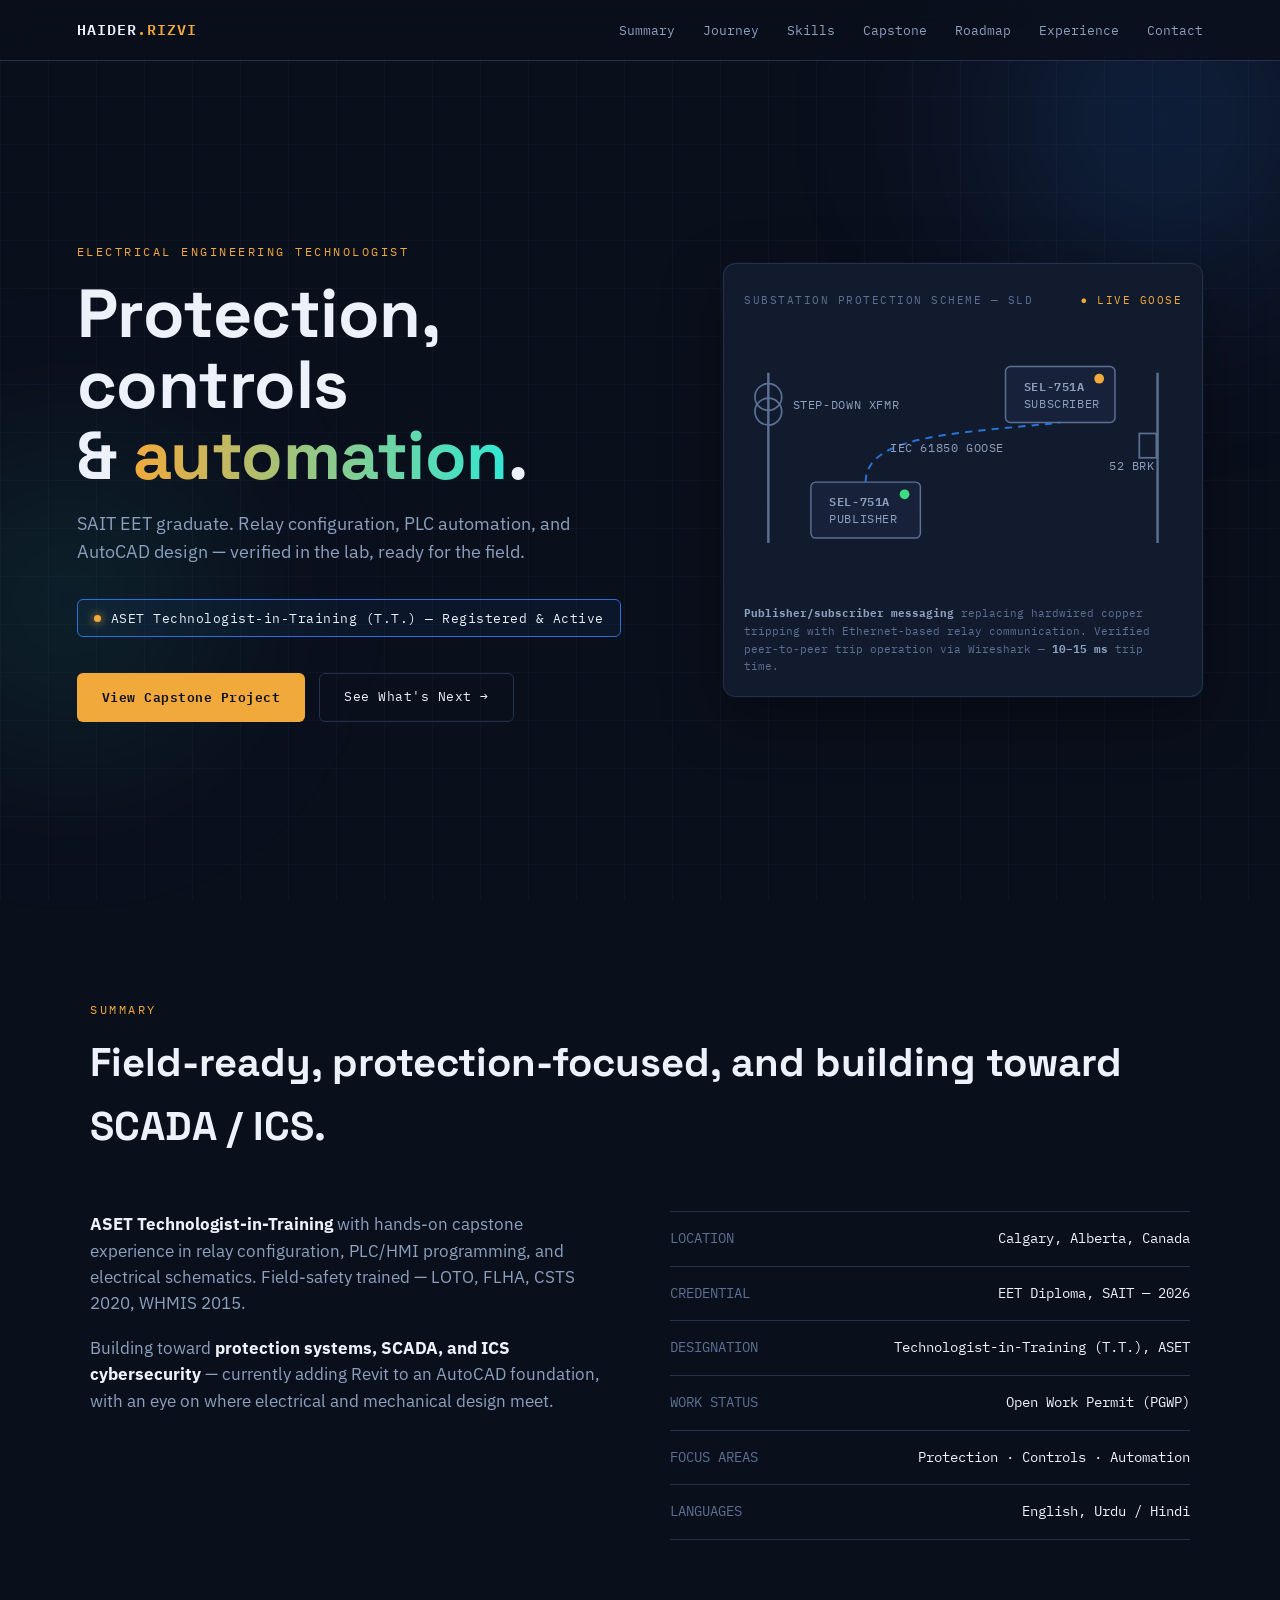
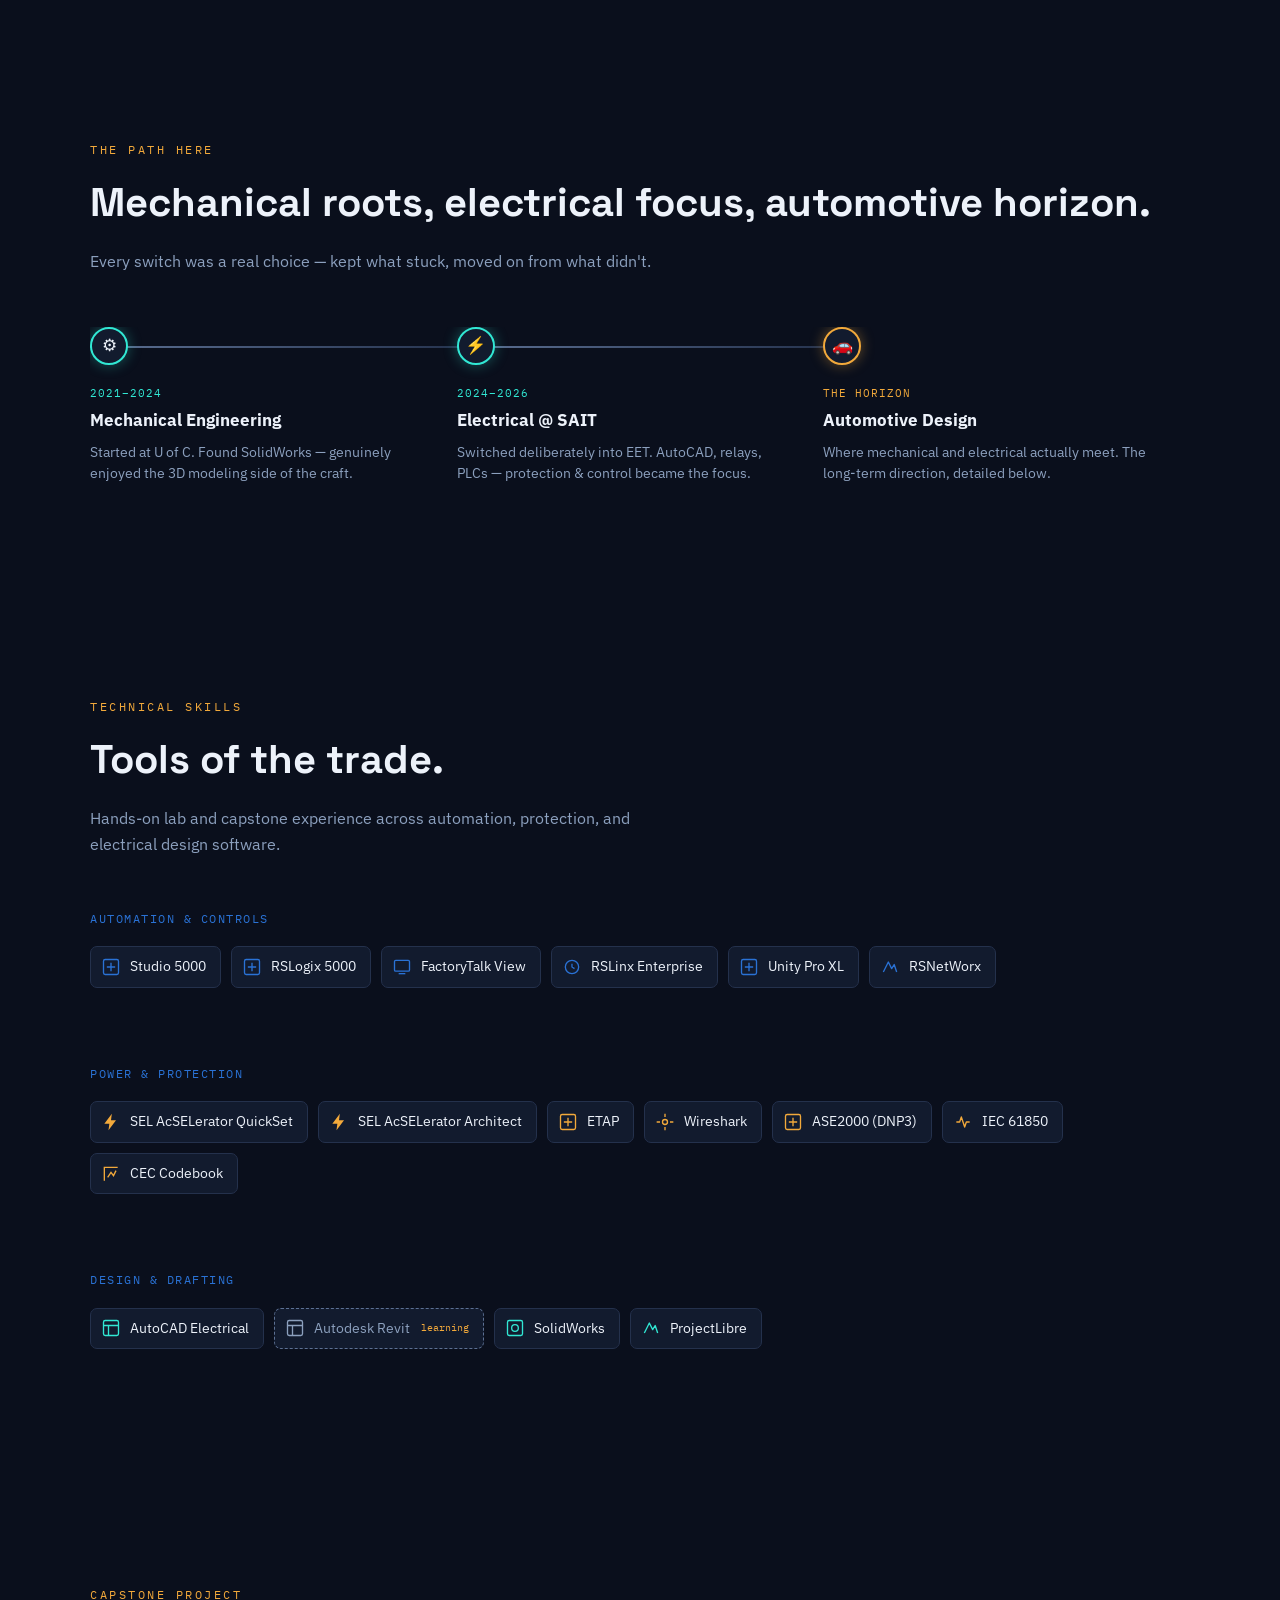
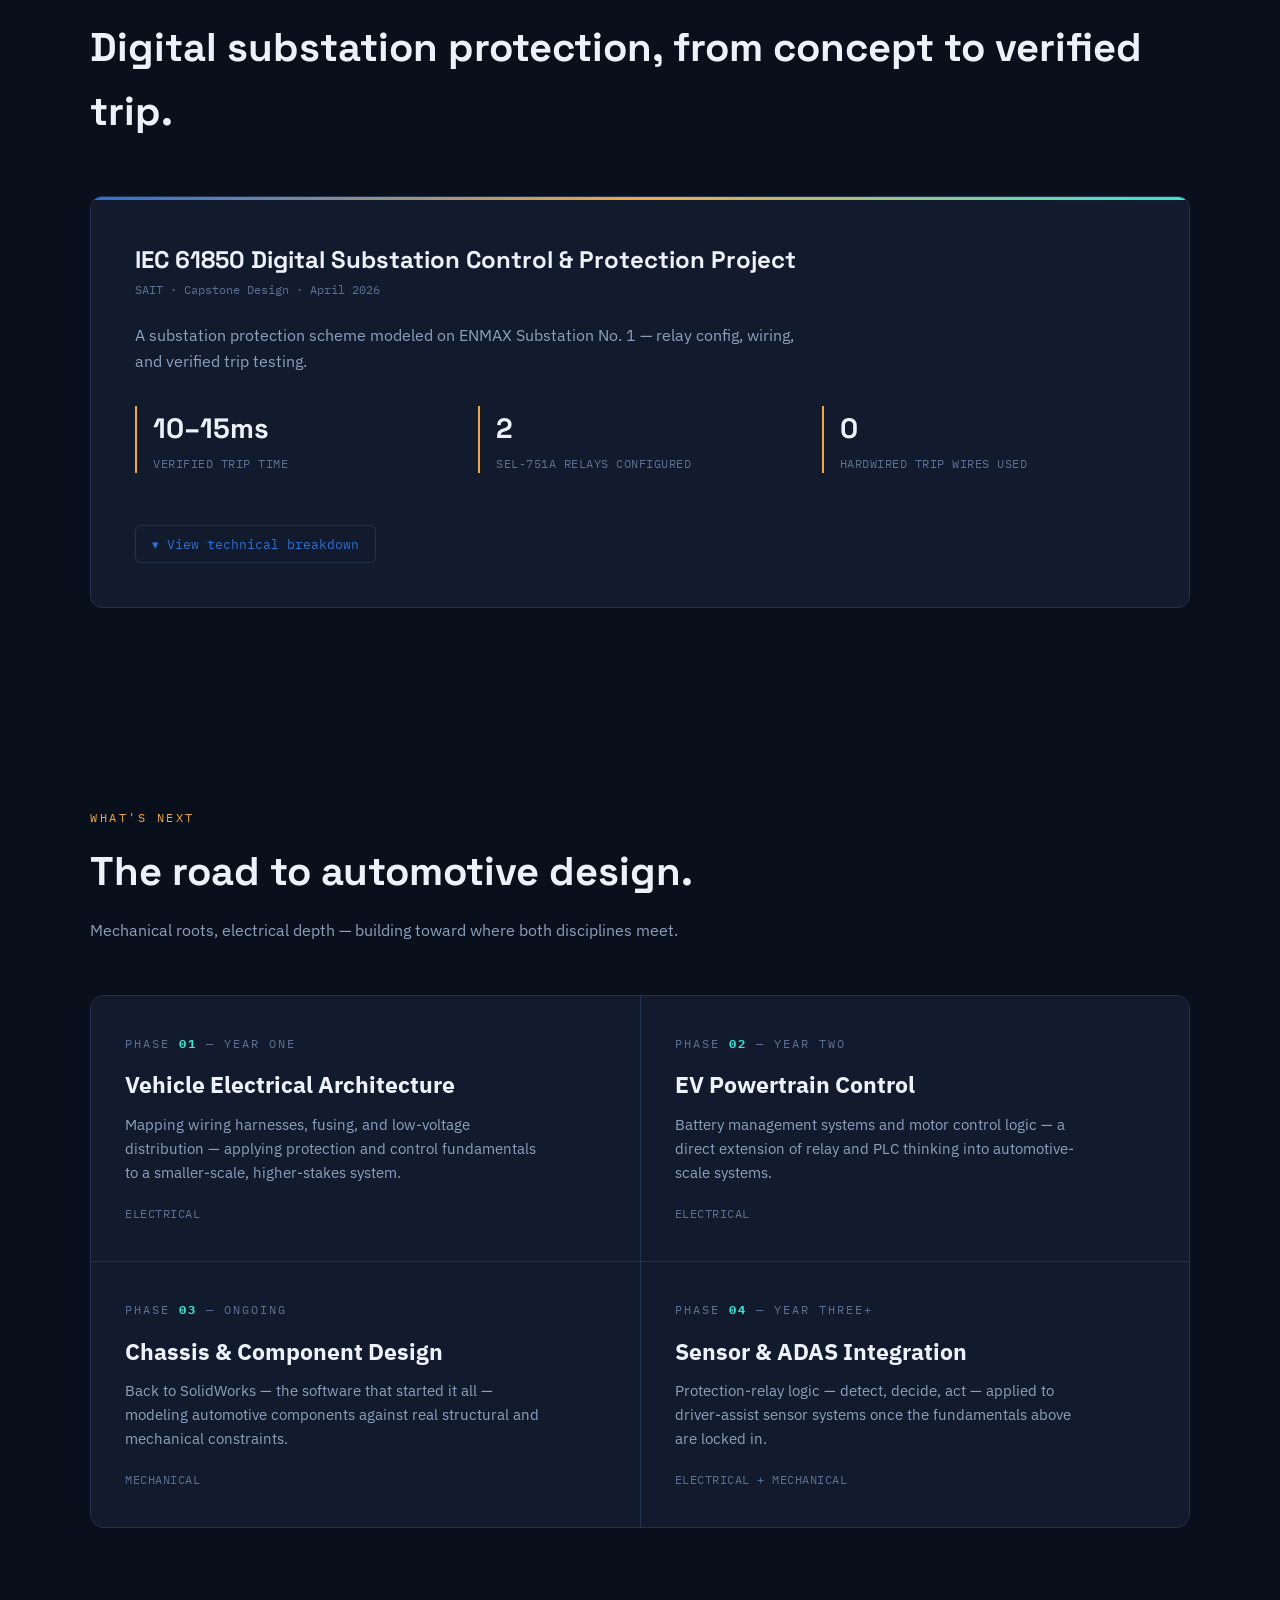
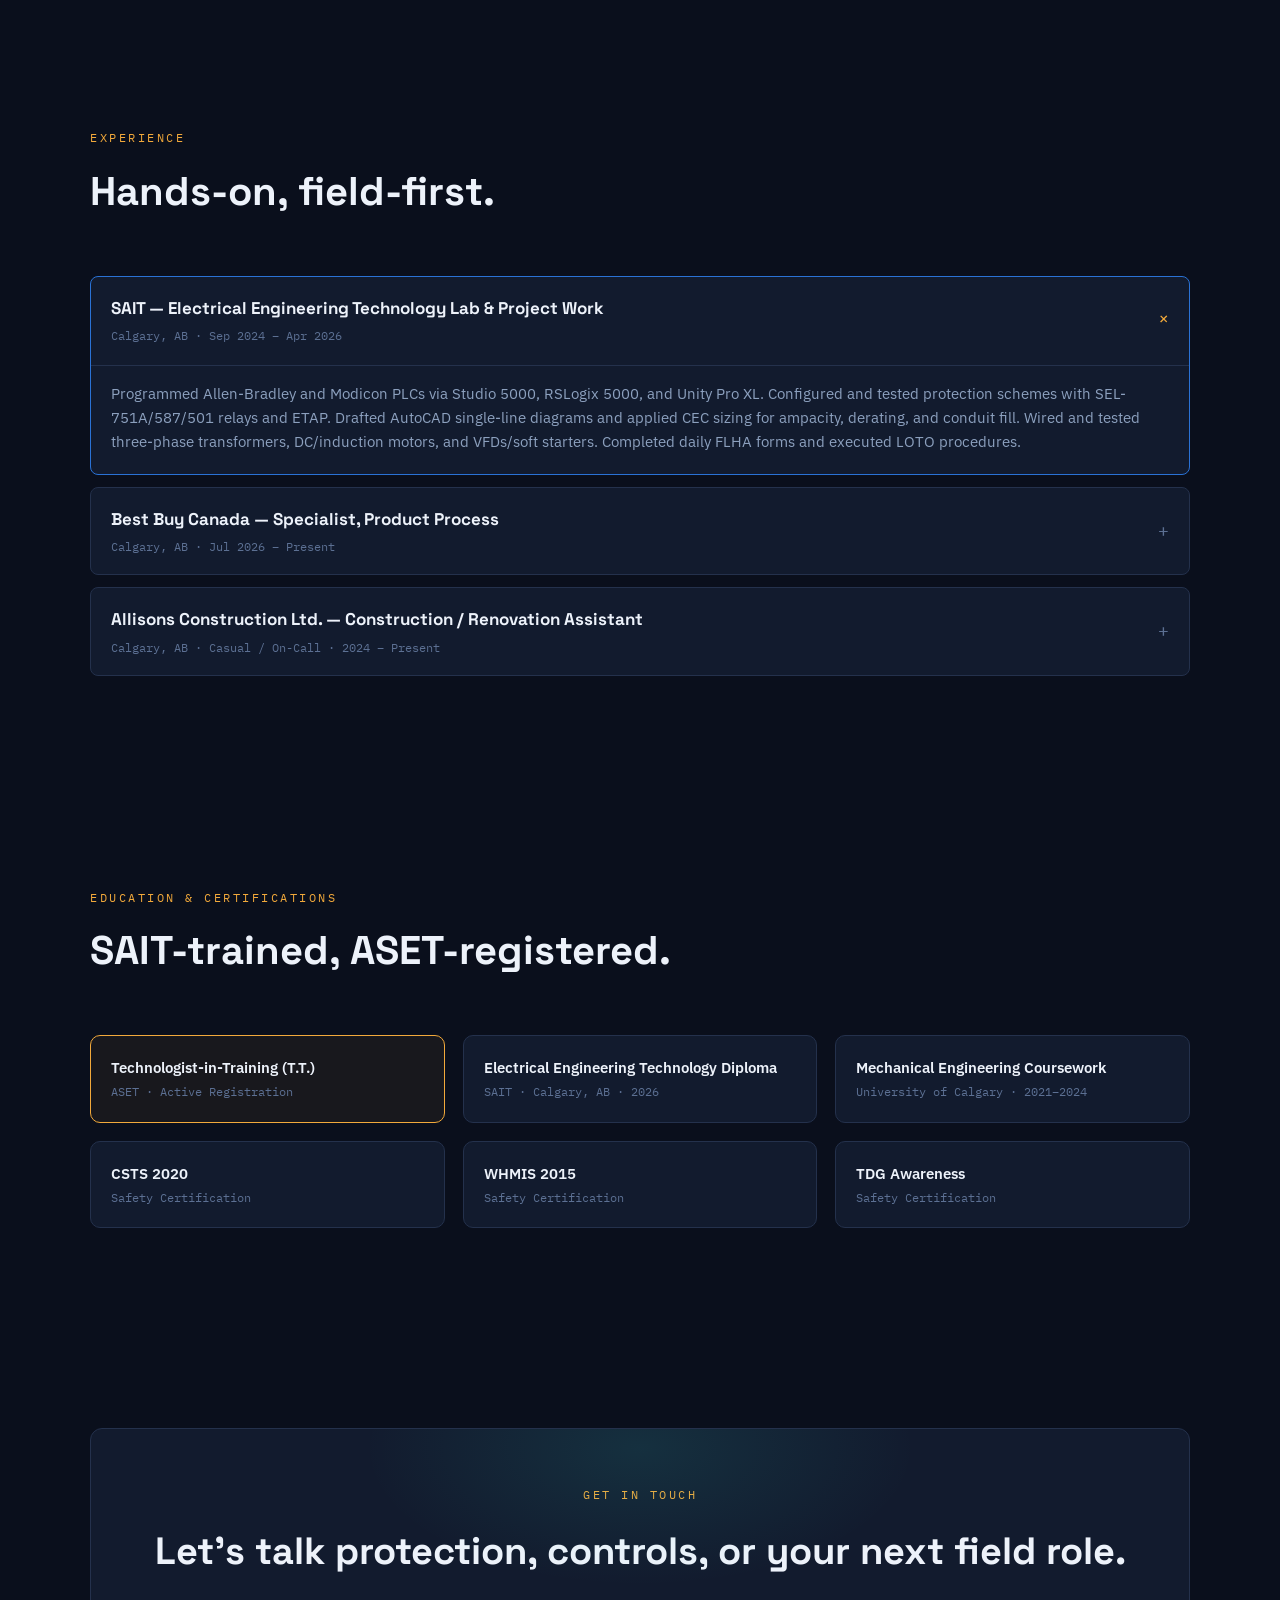
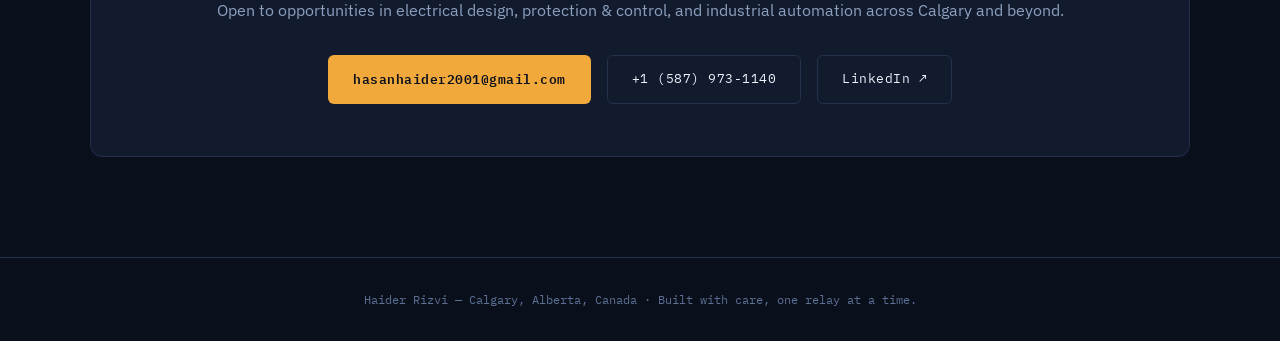
==== index.html @ 77f49fe6 "Rename Haider_Rizvi_index.html to index.html" ====
<!DOCTYPE html>
<html lang="en">
<head>
<meta charset="UTF-8">
<meta name="viewport" content="width=device-width, initial-scale=1.0">
<title>Haider Rizvi — Electrical Engineering Technologist</title>
<style>
@import url('https://fonts.googleapis.com/css2?family=Space+Grotesk:wght@400;500;700&family=IBM+Plex+Mono:wght@400;500;600&family=IBM+Plex+Sans:wght@400;500;600&display=swap');

:root{
  --bg:#0A0F1C;
  --surface:#121B2E;
  --surface-2:#17223A;
  --line:#24314C;
  --blueprint:#2A72D5;
  --amber:#F2A93B;
  --cyan:#31E8D4;
  --text:#EDF2FA;
  --muted:#8CA0BE;
  --muted-2:#5C7093;
}

*{margin:0;padding:0;box-sizing:border-box;}
html{scroll-behavior:smooth;}
body{
  background:var(--bg);
  color:var(--text);
  font-family:'IBM Plex Sans', sans-serif;
  line-height:1.6;
  overflow-x:hidden;
}

.grid-bg{
  position:fixed; inset:0;
  background-image:
    linear-gradient(var(--line) 1px, transparent 1px),
    linear-gradient(90deg, var(--line) 1px, transparent 1px);
  background-size:48px 48px;
  opacity:0.22;
  pointer-events:none;
  z-index:0;
}
.glow-orb{
  position:fixed; border-radius:50%; filter:blur(90px); pointer-events:none; z-index:0;
}
.glow-orb.one{width:480px; height:480px; top:-120px; right:-120px; background:radial-gradient(circle, rgba(42,114,213,0.28), transparent 70%);}
.glow-orb.two{width:420px; height:420px; bottom:10%; left:-140px; background:radial-gradient(circle, rgba(49,232,212,0.14), transparent 70%);}

.eyebrow{
  font-family:'IBM Plex Mono', monospace;
  font-size:12px;
  letter-spacing:2.5px;
  text-transform:uppercase;
  color:var(--amber);
}
h1,h2,h3{font-family:'Space Grotesk', sans-serif; font-weight:700;}
a{color:inherit;}

/* ---------- NAV ---------- */
nav{
  position:fixed; top:0; left:0; right:0; z-index:100;
  display:flex; justify-content:space-between; align-items:center;
  padding:18px 6vw;
  background:rgba(10,15,28,0.82);
  backdrop-filter:blur(12px);
  border-bottom:1px solid var(--line);
}
.nav-name{font-family:'IBM Plex Mono', monospace; font-weight:600; font-size:15px; letter-spacing:1px;}
.nav-name span{color:var(--amber);}
.nav-links{display:flex; gap:28px; font-family:'IBM Plex Mono', monospace; font-size:12.5px;}
.nav-links a{text-decoration:none; color:var(--muted); transition:color .2s;}
.nav-links a:hover{color:var(--cyan);}
@media (max-width:900px){ .nav-links{display:none;} }

/* ---------- HERO ---------- */
.hero{
  position:relative; min-height:100vh; display:flex; align-items:center;
  padding:120px 6vw 60px; z-index:1;
}
.hero-grid{
  display:grid; grid-template-columns:1.1fr 0.9fr; gap:60px; align-items:center;
  max-width:1300px; margin:0 auto; width:100%;
}
@media (max-width:900px){ .hero-grid{grid-template-columns:1fr;} }

.hero h1{
  font-size:clamp(38px, 5.5vw, 68px); line-height:1.05; margin-bottom:18px; letter-spacing:-0.5px;
}
.hero h1 .accent{
  background:linear-gradient(90deg, var(--amber), var(--cyan));
  -webkit-background-clip:text; background-clip:text; color:transparent;
}
.hero p.lede{font-size:18px; color:var(--muted); max-width:520px; margin-bottom:32px;}

.tt-badge{
  display:inline-flex; align-items:center; gap:10px;
  border:1px solid var(--blueprint); background:rgba(42,114,213,0.08);
  padding:8px 16px; border-radius:6px;
  font-family:'IBM Plex Mono', monospace; font-size:12.5px; letter-spacing:0.5px;
  margin-bottom:36px;
}
.tt-badge .dot{width:7px; height:7px; border-radius:50%; background:var(--amber); box-shadow:0 0 10px var(--amber);}

.hero-ctas{display:flex; gap:14px; flex-wrap:wrap;}
.btn{
  font-family:'IBM Plex Mono', monospace; font-size:13px; letter-spacing:0.5px;
  padding:13px 24px; border-radius:6px; text-decoration:none; transition:all .2s ease; border:1px solid transparent;
}
.btn-primary{background:var(--amber); color:#0A0F1C; font-weight:600; box-shadow:0 0 0 rgba(242,169,59,0);}
.btn-primary:hover{background:#ffbf5c; transform:translateY(-2px); box-shadow:0 8px 24px rgba(242,169,59,0.25);}
.btn-outline{border-color:var(--line); color:var(--text);}
.btn-outline:hover{border-color:var(--cyan); color:var(--cyan);}

/* ---------- SLD (signature hero element) ---------- */
.sld-wrap{
  position:relative; background:var(--surface); border:1px solid var(--line); border-radius:12px;
  padding:28px 20px 20px; overflow:hidden;
  box-shadow:0 0 0 1px rgba(42,114,213,0.05), 0 20px 60px rgba(0,0,0,0.35);
}
.sld-wrap::before{
  content:""; position:absolute; inset:-1px; border-radius:12px; padding:1px;
  background:linear-gradient(120deg, rgba(42,114,213,0.5), transparent 40%, transparent 60%, rgba(49,232,212,0.35));
  -webkit-mask:linear-gradient(#fff 0 0) content-box, linear-gradient(#fff 0 0);
  -webkit-mask-composite:xor; mask-composite:exclude;
  pointer-events:none;
}
.sld-label{
  font-family:'IBM Plex Mono', monospace; font-size:11px; color:var(--muted-2);
  letter-spacing:1.5px; text-transform:uppercase; margin-bottom:14px; display:flex; justify-content:space-between;
}
.sld-label .live{color:var(--amber);}
svg#sld{width:100%; height:auto; display:block;}
.relay-box{fill:var(--surface-2); stroke:var(--muted-2); stroke-width:1.2;}
.relay-label{font-family:'IBM Plex Mono', monospace; font-size:10px; fill:var(--muted); letter-spacing:0.5px;}
.bus-line{stroke:var(--muted-2); stroke-width:2; fill:none;}
.goose-line{stroke:var(--blueprint); stroke-width:1.6; fill:none; stroke-dasharray:6 5;}
.pulse{fill:var(--amber); opacity:0;}
.trip-flash{fill:none; stroke:var(--amber); stroke-width:2; opacity:0;}
.status-dot{fill:#3EDC81;}
.status-dot.trip{fill:var(--amber);}

@keyframes travel{
  0%{offset-distance:0%; opacity:0;} 8%{opacity:1;} 92%{opacity:1;} 100%{offset-distance:100%; opacity:0;}
}
.goose-packet{offset-path:path('M 70,150 C 160,150 200,60 300,60'); animation:travel 2.6s linear infinite;}
@keyframes flash{0%,100%{opacity:0;} 48%,58%{opacity:1;}}
.trip-indicator{animation:flash 2.6s linear infinite;}

.sld-caption{font-family:'IBM Plex Mono', monospace; font-size:11px; color:var(--muted-2); margin-top:14px; line-height:1.6;}
.sld-caption b{color:var(--muted);}

/* ---------- SECTIONS ---------- */
section{position:relative; z-index:1; padding:100px 6vw;}
.section-inner{max-width:1100px; margin:0 auto;}
.section-head{margin-bottom:52px;}
.section-head .eyebrow{margin-bottom:12px; display:block;}
.section-head h2{font-size:clamp(28px,3.4vw,40px);}
.section-head p{color:var(--muted); max-width:600px; margin-top:14px; font-size:16px;}

/* ---------- ABOUT ---------- */
.about-grid{display:grid; grid-template-columns:1fr 1fr; gap:60px;}
@media (max-width:820px){ .about-grid{grid-template-columns:1fr;} }
.about-text p{color:var(--muted); font-size:16.5px; margin-bottom:18px;}
.about-text b{color:var(--text);}
.spec-list{display:flex; flex-direction:column; gap:0; border-top:1px solid var(--line);}
.spec-row{display:flex; justify-content:space-between; padding:16px 0; border-bottom:1px solid var(--line); font-family:'IBM Plex Mono', monospace; font-size:13.5px;}
.spec-row .k{color:var(--muted-2);}
.spec-row .v{color:var(--text); text-align:right;}

/* ---------- JOURNEY (mech -> elec -> automotive) ---------- */
.journey-track{position:relative; display:flex; gap:0; overflow-x:auto; padding-bottom:12px;}
.journey-track::-webkit-scrollbar{height:6px;}
.journey-track::-webkit-scrollbar-thumb{background:var(--line); border-radius:3px;}
.j-node{
  flex:1 1 0; min-width:230px; position:relative; padding:0 18px 0 0;
}
.j-node .j-line{
  position:absolute; top:19px; left:0; right:-18px; height:2px;
  background:linear-gradient(90deg, var(--muted-2), var(--line));
}
.j-node:last-child .j-line{display:none;}
.j-dot{
  width:38px; height:38px; border-radius:50%; display:flex; align-items:center; justify-content:center;
  background:var(--surface); border:2px solid var(--muted-2); margin-bottom:20px; position:relative; z-index:2;
  font-size:17px;
}
.j-node.done .j-dot{border-color:var(--cyan); box-shadow:0 0 14px rgba(49,232,212,0.35);}
.j-node.now .j-dot{border-color:var(--amber); box-shadow:0 0 14px rgba(242,169,59,0.4);}
.j-node.next .j-dot{border-color:var(--muted-2); border-style:dashed;}
.j-tag{font-family:'IBM Plex Mono', monospace; font-size:10.5px; letter-spacing:1px; text-transform:uppercase; color:var(--muted-2); margin-bottom:6px;}
.j-node.done .j-tag{color:var(--cyan);}
.j-node.now .j-tag{color:var(--amber);}
.j-node h4{font-size:16.5px; margin-bottom:8px;}
.j-node p{font-size:13.5px; color:var(--muted); padding-right:10px;}

/* ---------- SKILLS ---------- */
.skills-groups{display:flex; flex-direction:column; gap:40px;}
.skill-group-title{font-family:'IBM Plex Mono', monospace; font-size:12px; letter-spacing:1.5px; text-transform:uppercase; color:var(--blueprint); margin-bottom:18px;}
.chip-row{display:flex; flex-wrap:wrap; gap:10px;}
.chip{
  display:flex; align-items:center; gap:9px; border:1px solid var(--line); background:var(--surface);
  padding:9px 14px 9px 10px; border-radius:7px; font-size:13.5px; cursor:pointer; user-select:none; transition:border-color .15s, background .15s;
}
.chip .icon{width:20px; height:20px; flex-shrink:0;}
.chip:hover{border-color:var(--blueprint);}
.chip.active{border-color:var(--amber); background:rgba(242,169,59,0.08);}
.chip.learning{border-style:dashed; border-color:var(--muted-2); color:var(--muted);}
.chip.learning::after{content:"learning"; font-family:'IBM Plex Mono', monospace; font-size:10px; color:var(--amber); margin-left:2px;}
.skill-caption{
  min-height:22px; margin-top:14px; font-family:'IBM Plex Mono', monospace; font-size:12.5px; color:var(--amber);
  border-left:2px solid var(--amber); padding-left:12px; opacity:0; transition:opacity .2s;
}
.skill-caption.show{opacity:1;}

/* ---------- CAPSTONE ---------- */
.capstone-card{
  border:1px solid var(--line); background:var(--surface); border-radius:12px; padding:44px; position:relative; overflow:hidden;
}
@media (max-width:700px){ .capstone-card{padding:28px;} }
.capstone-card::before{content:""; position:absolute; top:0; left:0; right:0; height:3px; background:linear-gradient(90deg, var(--blueprint), var(--amber), var(--cyan));}
.capstone-top{display:flex; justify-content:space-between; align-items:flex-start; flex-wrap:wrap; gap:16px; margin-bottom:24px;}
.capstone-top h3{font-size:24px;}
.metric-row{display:grid; grid-template-columns:repeat(3,1fr); gap:20px; margin:32px 0;}
@media (max-width:700px){ .metric-row{grid-template-columns:1fr;} }
.metric{border-left:2px solid var(--amber); padding-left:16px;}
.metric .num{font-family:'Space Grotesk',sans-serif; font-size:28px; font-weight:700; color:var(--text);}
.metric .lbl{font-family:'IBM Plex Mono', monospace; font-size:11.5px; color:var(--muted-2); text-transform:uppercase; letter-spacing:0.5px; margin-top:4px;}
.capstone-list{list-style:none; margin-top:24px;}
.capstone-list li{padding:12px 0 12px 26px; border-bottom:1px solid var(--line); position:relative; color:var(--muted); font-size:15px;}
.capstone-list li:last-child{border-bottom:none;}
.capstone-list li::before{content:"›"; position:absolute; left:0; color:var(--amber); font-weight:700;}
.capstone-list b{color:var(--text);}

.toggle-btn{
  display:inline-flex; align-items:center; gap:8px; background:none; border:1px solid var(--line); color:var(--blueprint);
  font-family:'IBM Plex Mono', monospace; font-size:12.5px; padding:10px 16px; border-radius:6px; cursor:pointer; margin-top:20px; transition:border-color .2s;
}
.toggle-btn:hover{border-color:var(--blueprint);}
.toggle-btn .chevron{transition:transform .25s ease;}
.toggle-btn.open .chevron{transform:rotate(180deg);}
.capstone-hidden{max-height:0; overflow:hidden; transition:max-height .35s ease;}
.capstone-hidden.open{max-height:900px;}

/* ---------- ROADMAP (automotive future goals) ---------- */
.roadmap-grid{display:grid; grid-template-columns:repeat(2, 1fr); gap:1px; background:var(--line); border:1px solid var(--line); border-radius:14px; overflow:hidden;}
@media (max-width:760px){ .roadmap-grid{grid-template-columns:1fr;} }
.rmap-card{
  background:var(--surface); padding:38px 34px; position:relative; transition:background .25s ease;
}
.rmap-card:hover{background:var(--surface-2);}
.rmap-phase{
  font-family:'IBM Plex Mono', monospace; font-size:12px; letter-spacing:2px; color:var(--muted-2); margin-bottom:18px;
}
.rmap-phase b{color:var(--cyan);}
.rmap-card h4{font-size:23px; margin-bottom:14px; line-height:1.2;}
.rmap-card p{color:var(--muted); font-size:15px; margin-bottom:20px; max-width:420px;}
.rmap-meta{font-family:'IBM Plex Mono', monospace; font-size:11.5px; color:var(--muted-2); letter-spacing:0.5px; text-transform:uppercase;}

/* ---------- EXPERIENCE ---------- */
details{border:1px solid var(--line); border-radius:8px; background:var(--surface); margin-bottom:12px; overflow:hidden;}
details[open]{border-color:var(--blueprint);}
summary{list-style:none; cursor:pointer; padding:18px 20px; display:flex; justify-content:space-between; align-items:center; gap:16px; font-family:'Space Grotesk', sans-serif;}
summary::-webkit-details-marker{display:none;}
summary .sum-main{display:flex; flex-direction:column; gap:4px;}
summary h4{font-size:17px; margin:0;}
.tl-meta{font-family:'IBM Plex Mono', monospace; font-size:12px; color:var(--muted-2); margin:0;}
summary .chevron{font-family:'IBM Plex Mono', monospace; color:var(--muted-2); font-size:18px; transition:transform .25s ease; flex-shrink:0;}
details[open] summary .chevron{transform:rotate(45deg); color:var(--amber);}
.details-body{padding:0 20px 20px; color:var(--muted); font-size:15px; border-top:1px solid var(--line); margin-top:2px; padding-top:16px;}

/* ---------- EDUCATION ---------- */
.cert-grid{display:grid; grid-template-columns:repeat(3, 1fr); gap:18px;}
@media (max-width:760px){ .cert-grid{grid-template-columns:1fr 1fr;} }
@media (max-width:500px){ .cert-grid{grid-template-columns:1fr;} }
.cert-card{border:1px solid var(--line); background:var(--surface); border-radius:10px; padding:20px;}
.cert-card .name{font-weight:600; font-size:14.5px; margin-bottom:4px;}
.cert-card .issuer{font-family:'IBM Plex Mono', monospace; font-size:11.5px; color:var(--muted-2);}
.cert-card.featured{border-color:var(--amber); background:rgba(242,169,59,0.06);}

/* ---------- CONTACT ---------- */
.contact-card{border:1px solid var(--line); background:var(--surface); border-radius:12px; padding:52px; text-align:center; position:relative; overflow:hidden;}
.contact-card::before{content:""; position:absolute; top:-40%; left:50%; transform:translateX(-50%); width:600px; height:300px; background:radial-gradient(ellipse, rgba(49,232,212,0.10), transparent 65%); pointer-events:none;}
.contact-card h2{font-size:clamp(26px,3.5vw,38px); margin-bottom:16px;}
.contact-card p{color:var(--muted); margin-bottom:32px;}
.contact-links{display:flex; gap:16px; justify-content:center; flex-wrap:wrap;}

footer{padding:32px 6vw; text-align:center; font-family:'IBM Plex Mono', monospace; font-size:12px; color:var(--muted-2); border-top:1px solid var(--line); position:relative; z-index:1;}

.reveal{opacity:0; transform:translateY(18px); transition:opacity .6s ease, transform .6s ease;}
.reveal.in{opacity:1; transform:translateY(0);}
</style>
</head>
<body>

<div class="grid-bg"></div>
<div class="glow-orb one"></div>
<div class="glow-orb two"></div>

<nav>
  <div class="nav-name">HAIDER<span>.RIZVI</span></div>
  <div class="nav-links">
    <a href="#about">Summary</a>
    <a href="#journey">Journey</a>
    <a href="#skills">Skills</a>
    <a href="#capstone">Capstone</a>
    <a href="#roadmap">Roadmap</a>
    <a href="#experience">Experience</a>
    <a href="#contact">Contact</a>
  </div>
</nav>

<!-- HERO -->
<section class="hero">
  <div class="hero-grid">
    <div>
      <span class="eyebrow">Electrical Engineering Technologist</span>
      <h1 style="margin-top:14px;">Protection, controls<br>&amp; <span class="accent">automation</span>.</h1>
      <p class="lede">SAIT EET graduate. Relay configuration, PLC automation, and AutoCAD design — verified in the lab, ready for the field.</p>

      <div class="tt-badge">
        <span class="dot"></span> ASET Technologist-in-Training (T.T.) — Registered &amp; Active
      </div>

      <div class="hero-ctas">
        <a href="#capstone" class="btn btn-primary">View Capstone Project</a>
        <a href="#roadmap" class="btn btn-outline">See What's Next →</a>
      </div>
    </div>

    <div class="sld-wrap">
      <div class="sld-label"><span>SUBSTATION PROTECTION SCHEME — SLD</span><span class="live">● LIVE GOOSE</span></div>
      <svg id="sld" viewBox="0 0 360 220" xmlns="http://www.w3.org/2000/svg">
        <line class="bus-line" x1="20" y1="40" x2="20" y2="180"/>
        <line class="bus-line" x1="340" y1="40" x2="340" y2="180"/>
        <circle cx="20" cy="60" r="11" fill="none" stroke="#5C7093" stroke-width="1.4"/>
        <circle cx="20" cy="72" r="11" fill="none" stroke="#5C7093" stroke-width="1.4"/>
        <text x="40" y="70" class="relay-label">STEP-DOWN XFMR</text>
        <rect class="relay-box" x="55" y="130" width="90" height="46" rx="4"/>
        <text x="70" y="150" class="relay-label" fill="#E8EEF7" font-weight="600">SEL-751A</text>
        <text x="70" y="164" class="relay-label">PUBLISHER</text>
        <circle class="status-dot" cx="132" cy="140" r="4"/>
        <rect class="relay-box" x="215" y="35" width="90" height="46" rx="4"/>
        <text x="230" y="55" class="relay-label" fill="#E8EEF7" font-weight="600">SEL-751A</text>
        <text x="230" y="69" class="relay-label">SUBSCRIBER</text>
        <circle class="status-dot trip-indicator trip" cx="292" cy="45" r="4"/>
        <rect x="325" y="90" width="14" height="20" fill="none" stroke="#5C7093" stroke-width="1.4"/>
        <text x="300" y="120" class="relay-label">52 BRK</text>
        <path class="goose-line" d="M 100,130 C 100,90 180,90 260,81"/>
        <text x="120" y="105" class="relay-label" fill="#2A72D5">IEC 61850 GOOSE</text>
        <circle class="pulse goose-packet" r="4"/>
        <circle class="trip-flash trip-indicator" cx="292" cy="45" r="9"/>
      </svg>
      <div class="sld-caption">
        <b>Publisher/subscriber messaging</b> replacing hardwired copper tripping with Ethernet-based relay communication. Verified peer-to-peer trip operation via Wireshark — <b>10–15 ms</b> trip time.
      </div>
    </div>
  </div>
</section>

<!-- ABOUT -->
<section id="about">
  <div class="section-inner">
    <div class="section-head reveal">
      <span class="eyebrow">Summary</span>
      <h2>Field-ready, protection-focused, and building toward SCADA / ICS.</h2>
    </div>
    <div class="about-grid">
      <div class="about-text reveal">
        <p><b>ASET Technologist-in-Training</b> with hands-on capstone experience in relay configuration, PLC/HMI programming, and electrical schematics. Field-safety trained — LOTO, FLHA, CSTS 2020, WHMIS 2015.</p>
        <p>Building toward <b>protection systems, SCADA, and ICS cybersecurity</b> — currently adding Revit to an AutoCAD foundation, with an eye on where electrical and mechanical design meet.</p>
      </div>
      <div class="spec-list reveal">
        <div class="spec-row"><span class="k">LOCATION</span><span class="v">Calgary, Alberta, Canada</span></div>
        <div class="spec-row"><span class="k">CREDENTIAL</span><span class="v">EET Diploma, SAIT — 2026</span></div>
        <div class="spec-row"><span class="k">DESIGNATION</span><span class="v">Technologist-in-Training (T.T.), ASET</span></div>
        <div class="spec-row"><span class="k">WORK STATUS</span><span class="v">Open Work Permit (PGWP)</span></div>
        <div class="spec-row"><span class="k">FOCUS AREAS</span><span class="v">Protection · Controls · Automation</span></div>
        <div class="spec-row"><span class="k">LANGUAGES</span><span class="v">English, Urdu / Hindi</span></div>
      </div>
    </div>
  </div>
</section>

<!-- JOURNEY -->
<section id="journey">
  <div class="section-inner">
    <div class="section-head reveal">
      <span class="eyebrow">The Path Here</span>
      <h2>Mechanical roots, electrical focus, automotive horizon.</h2>
      <p>Every switch was a real choice — kept what stuck, moved on from what didn't.</p>
    </div>

    <div class="journey-track reveal">
      <div class="j-node done">
        <div class="j-line"></div>
        <div class="j-dot">⚙</div>
        <div class="j-tag">2021–2024</div>
        <h4>Mechanical Engineering</h4>
        <p>Started at U of C. Found SolidWorks — genuinely enjoyed the 3D modeling side of the craft.</p>
      </div>
      <div class="j-node done">
        <div class="j-line"></div>
        <div class="j-dot">⚡</div>
        <div class="j-tag">2024–2026</div>
        <h4>Electrical @ SAIT</h4>
        <p>Switched deliberately into EET. AutoCAD, relays, PLCs — protection &amp; control became the focus.</p>
      </div>
      <div class="j-node now">
        <div class="j-dot">🚗</div>
        <div class="j-tag">The Horizon</div>
        <h4>Automotive Design</h4>
        <p>Where mechanical and electrical actually meet. The long-term direction, detailed below.</p>
      </div>
    </div>
  </div>
</section>

<!-- SKILLS -->
<section id="skills">
  <div class="section-inner">
    <div class="section-head reveal">
      <span class="eyebrow">Technical Skills</span>
      <h2>Tools of the trade.</h2>
      <p>Hands-on lab and capstone experience across automation, protection, and electrical design software.</p>
    </div>

    <div class="skills-groups">
      <div class="reveal">
        <div class="skill-group-title">Automation &amp; Controls</div>
        <div class="chip-row" data-group="automation">
          <div class="chip" data-desc="Programmed Allen-Bradley PLCs for lab automation projects"><svg class="icon" viewBox="0 0 24 24"><rect x="3" y="3" width="18" height="18" rx="2" fill="none" stroke="#2A72D5" stroke-width="1.6"/><path d="M7 12h10M12 7v10" stroke="#2A72D5" stroke-width="1.6"/></svg>Studio 5000</div>
          <div class="chip" data-desc="Ladder logic development and I/O mapping"><svg class="icon" viewBox="0 0 24 24"><rect x="3" y="3" width="18" height="18" rx="2" fill="none" stroke="#2A72D5" stroke-width="1.6"/><path d="M7 12h10M12 7v10" stroke="#2A72D5" stroke-width="1.6"/></svg>RSLogix 5000</div>
          <div class="chip" data-desc="Custom HMI screen configuration for operator control"><svg class="icon" viewBox="0 0 24 24"><rect x="3" y="4" width="18" height="13" rx="1.5" fill="none" stroke="#2A72D5" stroke-width="1.6"/><path d="M8 20h8" stroke="#2A72D5" stroke-width="1.6"/></svg>FactoryTalk View</div>
          <div class="chip" data-desc="Industrial network communication between PLCs and devices"><svg class="icon" viewBox="0 0 24 24"><circle cx="12" cy="12" r="8" fill="none" stroke="#2A72D5" stroke-width="1.6"/><path d="M12 8v4l3 2" stroke="#2A72D5" stroke-width="1.6"/></svg>RSLinx Enterprise</div>
          <div class="chip" data-desc="Modicon PLC programming for automation logic"><svg class="icon" viewBox="0 0 24 24"><rect x="3" y="3" width="18" height="18" rx="2" fill="none" stroke="#2A72D5" stroke-width="1.6"/><path d="M7 12h10M12 7v10" stroke="#2A72D5" stroke-width="1.6"/></svg>Unity Pro XL</div>
          <div class="chip" data-desc="Industrial network configuration and diagnostics"><svg class="icon" viewBox="0 0 24 24"><path d="M4 18l6-12 4 8 3-5 3 9" fill="none" stroke="#2A72D5" stroke-width="1.6" stroke-linejoin="round"/></svg>RSNetWorx</div>
        </div>
        <div class="skill-caption" data-caption-for="automation">Click a tool to see how it was used</div>
      </div>

      <div class="reveal">
        <div class="skill-group-title">Power &amp; Protection</div>
        <div class="chip-row" data-group="power">
          <div class="chip" data-desc="Configured SEL-751A relay settings and protection logic"><svg class="icon" viewBox="0 0 24 24"><path d="M13 2 4 14h6l-1 8 9-12h-6l1-8z" fill="#F2A93B"/></svg>SEL AcSELerator QuickSet</div>
          <div class="chip" data-desc="Built IEC 61850 GOOSE publisher/subscriber messaging"><svg class="icon" viewBox="0 0 24 24"><path d="M13 2 4 14h6l-1 8 9-12h-6l1-8z" fill="#F2A93B"/></svg>SEL AcSELerator Architect</div>
          <div class="chip" data-desc="Simulated and tested industrial protection schemes"><svg class="icon" viewBox="0 0 24 24"><rect x="3" y="3" width="18" height="18" rx="2" fill="none" stroke="#F2A93B" stroke-width="1.6"/><path d="M7 12h10M12 7v10" stroke="#F2A93B" stroke-width="1.6"/></svg>ETAP</div>
          <div class="chip" data-desc="Verified peer-to-peer relay trip operation on the network"><svg class="icon" viewBox="0 0 24 24"><circle cx="12" cy="12" r="3" fill="none" stroke="#F2A93B" stroke-width="1.6"/><path d="M12 2v4M12 18v4M2 12h4M18 12h4" stroke="#F2A93B" stroke-width="1.6"/></svg>Wireshark</div>
          <div class="chip" data-desc="Simulated SCADA traffic and verified DNP3 protocol comms"><svg class="icon" viewBox="0 0 24 24"><rect x="3" y="3" width="18" height="18" rx="2" fill="none" stroke="#F2A93B" stroke-width="1.6"/><path d="M7 12h10M12 7v10" stroke="#F2A93B" stroke-width="1.6"/></svg>ASE2000 (DNP3)</div>
          <div class="chip" data-desc="Core protocol used in capstone GOOSE messaging design"><svg class="icon" viewBox="0 0 24 24"><path d="M4 12h4l2-6 4 12 2-6h4" fill="none" stroke="#F2A93B" stroke-width="1.6" stroke-linejoin="round"/></svg>IEC 61850</div>
          <div class="chip" data-desc="Applied Sections 4 & 12 for ampacity, derating, conduit fill"><svg class="icon" viewBox="0 0 24 24"><path d="M4 20V4h16" fill="none" stroke="#F2A93B" stroke-width="1.6"/><path d="M8 16l4-6 3 4 3-6" fill="none" stroke="#F2A93B" stroke-width="1.6"/></svg>CEC Codebook</div>
        </div>
        <div class="skill-caption" data-caption-for="power">Click a tool to see how it was used</div>
      </div>

      <div class="reveal">
        <div class="skill-group-title">Design &amp; Drafting</div>
        <div class="chip-row" data-group="design">
          <div class="chip" data-desc="Drafted single-line diagrams, schematics, and panel layouts"><svg class="icon" viewBox="0 0 24 24"><rect x="3" y="3" width="18" height="18" rx="2" fill="none" stroke="#31E8D4" stroke-width="1.6"/><path d="M3 9h18M9 21V9" stroke="#31E8D4" stroke-width="1.6"/></svg>AutoCAD Electrical</div>
          <div class="chip learning" data-desc="Actively learning — building on AutoCAD fundamentals for BIM-based design"><svg class="icon" viewBox="0 0 24 24"><rect x="3" y="3" width="18" height="18" rx="2" fill="none" stroke="#8CA0BE" stroke-width="1.6"/><path d="M3 9h18M9 21V9" stroke="#8CA0BE" stroke-width="1.6"/></svg>Autodesk Revit</div>
          <div class="chip" data-desc="3D modeling coursework — where the automotive design interest started"><svg class="icon" viewBox="0 0 24 24"><rect x="3" y="3" width="18" height="18" rx="2" fill="none" stroke="#31E8D4" stroke-width="1.6"/><circle cx="12" cy="12" r="4" fill="none" stroke="#31E8D4" stroke-width="1.6"/></svg>SolidWorks</div>
          <div class="chip" data-desc="Project scheduling and deadline tracking for capstone work"><svg class="icon" viewBox="0 0 24 24"><path d="M4 18l6-12 4 8 3-5 3 9" fill="none" stroke="#31E8D4" stroke-width="1.6" stroke-linejoin="round"/></svg>ProjectLibre</div>
        </div>
        <div class="skill-caption" data-caption-for="design">Click a tool to see how it was used</div>
      </div>
    </div>
  </div>
</section>

<!-- CAPSTONE -->
<section id="capstone">
  <div class="section-inner">
    <div class="section-head reveal">
      <span class="eyebrow">Capstone Project</span>
      <h2>Digital substation protection, from concept to verified trip.</h2>
    </div>

    <div class="capstone-card reveal">
      <div class="capstone-top">
        <div>
          <h3>IEC 61850 Digital Substation Control &amp; Protection Project</h3>
          <div class="tl-meta">SAIT · Capstone Design · April 2026</div>
        </div>
      </div>

      <p style="color:var(--muted); max-width:680px;">A substation protection scheme modeled on ENMAX Substation No. 1 — relay config, wiring, and verified trip testing.</p>

      <div class="metric-row">
        <div class="metric"><div class="num">10–15ms</div><div class="lbl">Verified Trip Time</div></div>
        <div class="metric"><div class="num">2</div><div class="lbl">SEL-751A Relays Configured</div></div>
        <div class="metric"><div class="num">0</div><div class="lbl">Hardwired Trip Wires Used</div></div>
      </div>

      <button class="toggle-btn" id="capstoneToggle" onclick="toggleCapstone()">
        <span class="chevron">▾</span> View technical breakdown
      </button>
      <div class="capstone-hidden" id="capstoneBody">
        <ul class="capstone-list">
          <li>Configured <b>IEC 61850-enabled SEL-751A protection relays</b> for GOOSE publisher/subscriber messaging using SEL AcSELerator Architect and QuickSet — replacing hardwired copper tripping with Ethernet-based relay communication.</li>
          <li>Built protection wiring circuits for publisher and subscriber communication with step-down transformers at rated voltage.</li>
          <li>Verified peer-to-peer relay trip operation using <b>Wireshark</b> and QuickSet, confirming reliable, repeatable Ethernet-based tripping.</li>
          <li>Delivered as a proof-of-concept using available lab equipment — with an honest understanding that fiber-based hardwired schemes remain preferred in many production environments today.</li>
        </ul>
      </div>
    </div>
  </div>
</section>

<!-- ROADMAP: automotive design future goals -->
<section id="roadmap">
  <div class="section-inner">
    <div class="section-head reveal">
      <span class="eyebrow">What's Next</span>
      <h2>The road to automotive design.</h2>
      <p>Mechanical roots, electrical depth — building toward where both disciplines meet.</p>
    </div>

    <div class="roadmap-grid reveal">
      <div class="rmap-card">
        <div class="rmap-phase">PHASE <b>01</b> — YEAR ONE</div>
        <h4>Vehicle Electrical Architecture</h4>
        <p>Mapping wiring harnesses, fusing, and low-voltage distribution — applying protection and control fundamentals to a smaller-scale, higher-stakes system.</p>
        <div class="rmap-meta">Electrical</div>
      </div>

      <div class="rmap-card">
        <div class="rmap-phase">PHASE <b>02</b> — YEAR TWO</div>
        <h4>EV Powertrain Control</h4>
        <p>Battery management systems and motor control logic — a direct extension of relay and PLC thinking into automotive-scale systems.</p>
        <div class="rmap-meta">Electrical</div>
      </div>

      <div class="rmap-card">
        <div class="rmap-phase">PHASE <b>03</b> — ONGOING</div>
        <h4>Chassis &amp; Component Design</h4>
        <p>Back to SolidWorks — the software that started it all — modeling automotive components against real structural and mechanical constraints.</p>
        <div class="rmap-meta">Mechanical</div>
      </div>

      <div class="rmap-card">
        <div class="rmap-phase">PHASE <b>04</b> — YEAR THREE+</div>
        <h4>Sensor &amp; ADAS Integration</h4>
        <p>Protection-relay logic — detect, decide, act — applied to driver-assist sensor systems once the fundamentals above are locked in.</p>
        <div class="rmap-meta">Electrical + Mechanical</div>
      </div>
    </div>
  </div>
</section>

<!-- EXPERIENCE -->
<section id="experience">
  <div class="section-inner">
    <div class="section-head reveal">
      <span class="eyebrow">Experience</span>
      <h2>Hands-on, field-first.</h2>
    </div>

    <div class="reveal">
      <details open>
        <summary>
          <div class="sum-main">
            <h4>SAIT — Electrical Engineering Technology Lab &amp; Project Work</h4>
            <div class="tl-meta">Calgary, AB · Sep 2024 – Apr 2026</div>
          </div>
          <span class="chevron">+</span>
        </summary>
        <div class="details-body">Programmed Allen-Bradley and Modicon PLCs via Studio 5000, RSLogix 5000, and Unity Pro XL. Configured and tested protection schemes with SEL-751A/587/501 relays and ETAP. Drafted AutoCAD single-line diagrams and applied CEC sizing for ampacity, derating, and conduit fill. Wired and tested three-phase transformers, DC/induction motors, and VFDs/soft starters. Completed daily FLHA forms and executed LOTO procedures.</div>
      </details>

      <details>
        <summary>
          <div class="sum-main">
            <h4>Best Buy Canada — Specialist, Product Process</h4>
            <div class="tl-meta">Calgary, AB · Jul 2026 – Present</div>
          </div>
          <span class="chevron">+</span>
        </summary>
        <div class="details-body">Supporting merchandising, stocking, and product process operations in a fast-paced retail environment, while maintaining organized, customer-ready sales floor areas.</div>
      </details>

      <details>
        <summary>
          <div class="sum-main">
            <h4>Allisons Construction Ltd. — Construction / Renovation Assistant</h4>
            <div class="tl-meta">Calgary, AB · Casual / On-Call · 2024 – Present</div>
          </div>
          <span class="chevron">+</span>
        </summary>
        <div class="details-body">Residential renovation work including drywall, cabinets, flooring/tile, painting, lumber cutting, drilling/fastening, and material handling, with safe hand/power tool use across job sites.</div>
      </details>
    </div>
  </div>
</section>

<!-- EDUCATION -->
<section id="education">
  <div class="section-inner">
    <div class="section-head reveal">
      <span class="eyebrow">Education &amp; Certifications</span>
      <h2>SAIT-trained, ASET-registered.</h2>
    </div>

    <div class="cert-grid reveal">
      <div class="cert-card featured">
        <div class="name">Technologist-in-Training (T.T.)</div>
        <div class="issuer">ASET · Active Registration</div>
      </div>
      <div class="cert-card">
        <div class="name">Electrical Engineering Technology Diploma</div>
        <div class="issuer">SAIT · Calgary, AB · 2026</div>
      </div>
      <div class="cert-card">
        <div class="name">Mechanical Engineering Coursework</div>
        <div class="issuer">University of Calgary · 2021–2024</div>
      </div>
      <div class="cert-card">
        <div class="name">CSTS 2020</div>
        <div class="issuer">Safety Certification</div>
      </div>
      <div class="cert-card">
        <div class="name">WHMIS 2015</div>
        <div class="issuer">Safety Certification</div>
      </div>
      <div class="cert-card">
        <div class="name">TDG Awareness</div>
        <div class="issuer">Safety Certification</div>
      </div>
    </div>
  </div>
</section>

<!-- CONTACT -->
<section id="contact">
  <div class="section-inner">
    <div class="contact-card reveal">
      <span class="eyebrow">Get In Touch</span>
      <h2 style="margin-top:14px;">Let's talk protection, controls, or your next field role.</h2>
      <p>Open to opportunities in electrical design, protection &amp; control, and industrial automation across Calgary and beyond.</p>
      <div class="contact-links">
        <a href="mailto:hasanhaider2001@gmail.com" class="btn btn-primary">hasanhaider2001@gmail.com</a>
        <a href="tel:+15879731140" class="btn btn-outline">+1 (587) 973-1140</a>
        <a href="https://linkedin.com/in/haiderizvi" class="btn btn-outline" target="_blank">LinkedIn ↗</a>
      </div>
    </div>
  </div>
</section>

<footer>
  Haider Rizvi — Calgary, Alberta, Canada · Built with care, one relay at a time.
</footer>

<script>
const reveals = document.querySelectorAll('.reveal');
const io = new IntersectionObserver((entries)=>{
  entries.forEach(e=>{ if(e.isIntersecting){ e.target.classList.add('in'); } });
},{threshold:0.12});
reveals.forEach(el=>io.observe(el));

document.querySelectorAll('.chip-row').forEach(row=>{
  const group = row.dataset.group;
  const caption = document.querySelector(`.skill-caption[data-caption-for="${group}"]`);
  row.querySelectorAll('.chip').forEach(chip=>{
    chip.addEventListener('click', ()=>{
      const already = chip.classList.contains('active');
      row.querySelectorAll('.chip').forEach(c=>c.classList.remove('active'));
      if(!already){
        chip.classList.add('active');
        caption.textContent = chip.dataset.desc;
        caption.classList.add('show');
      } else {
        caption.classList.remove('show');
      }
    });
  });
});

function toggleCapstone(){
  const body = document.getElementById('capstoneBody');
  const btn = document.getElementById('capstoneToggle');
  const open = body.classList.toggle('open');
  btn.classList.toggle('open', open);
  btn.innerHTML = open
    ? '<span class="chevron">▾</span> Hide technical breakdown'
    : '<span class="chevron">▾</span> View technical breakdown';
}
</script>

</body>
</html>
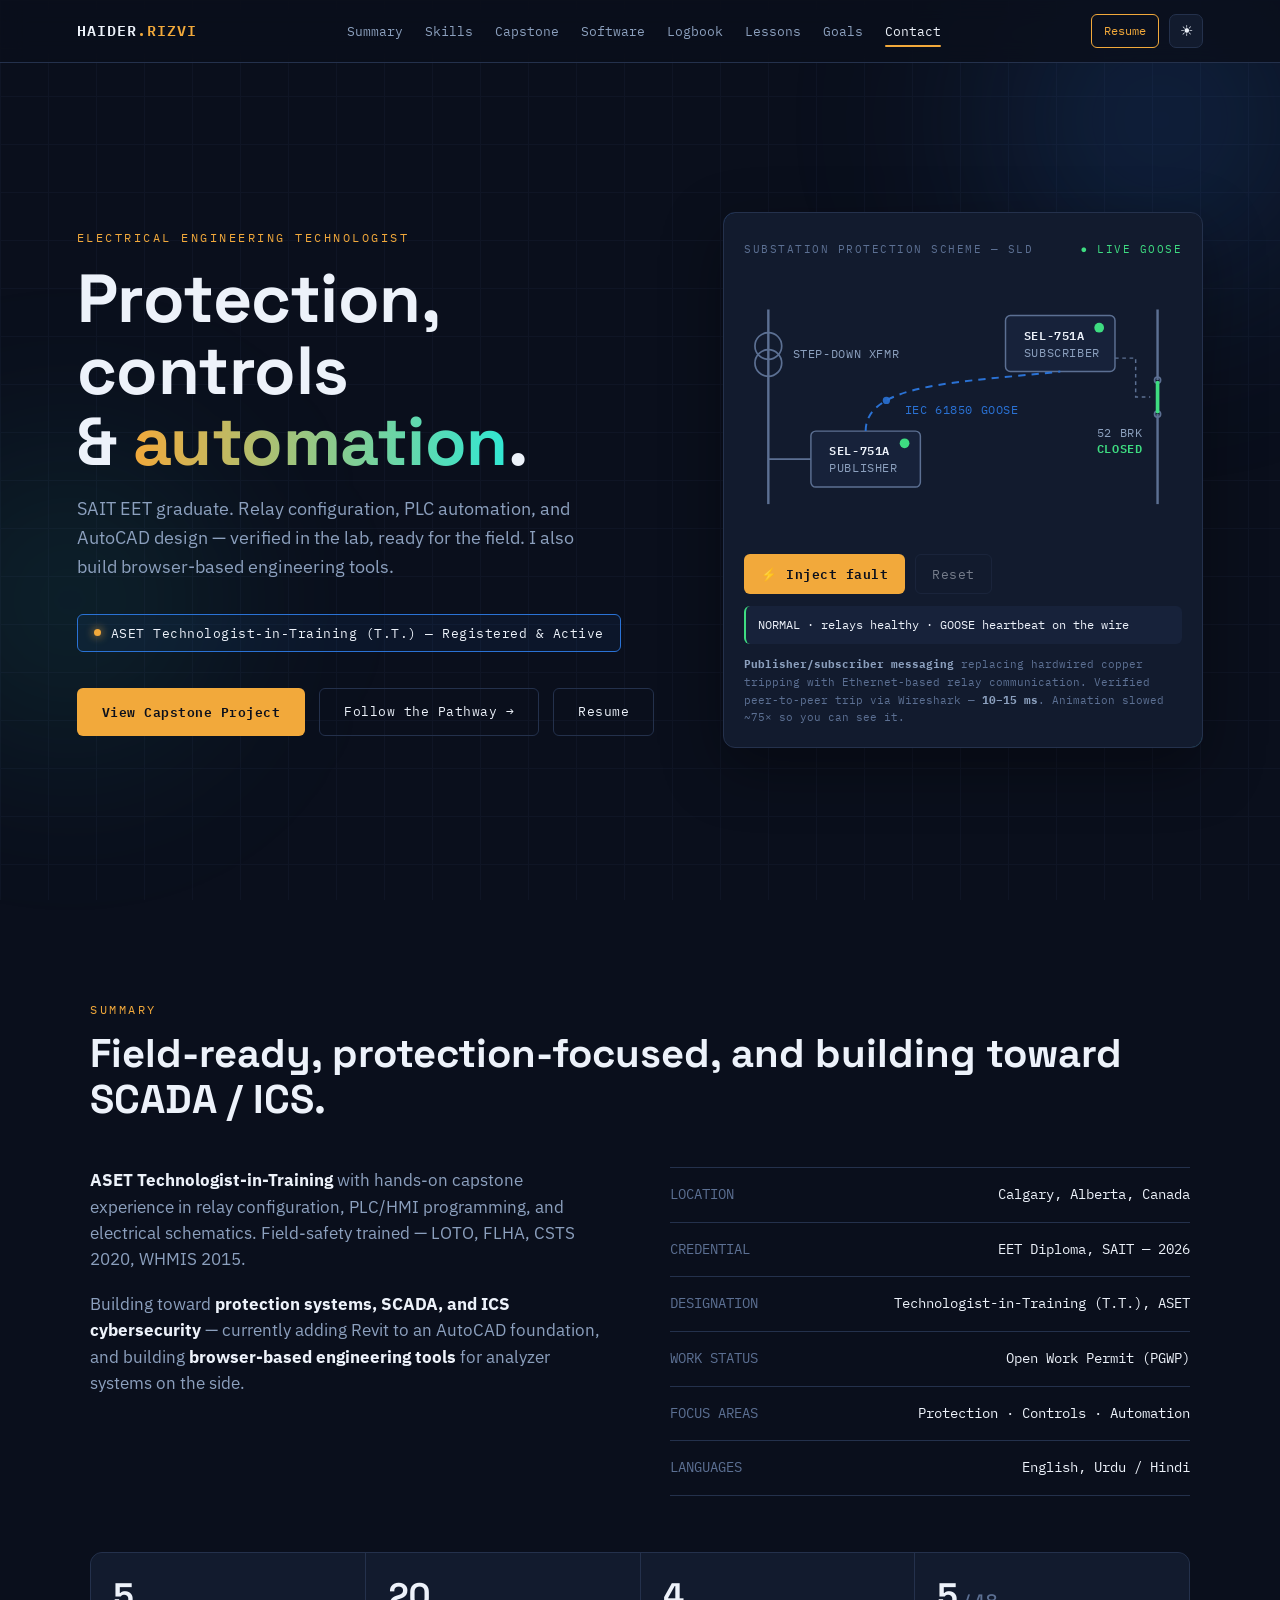
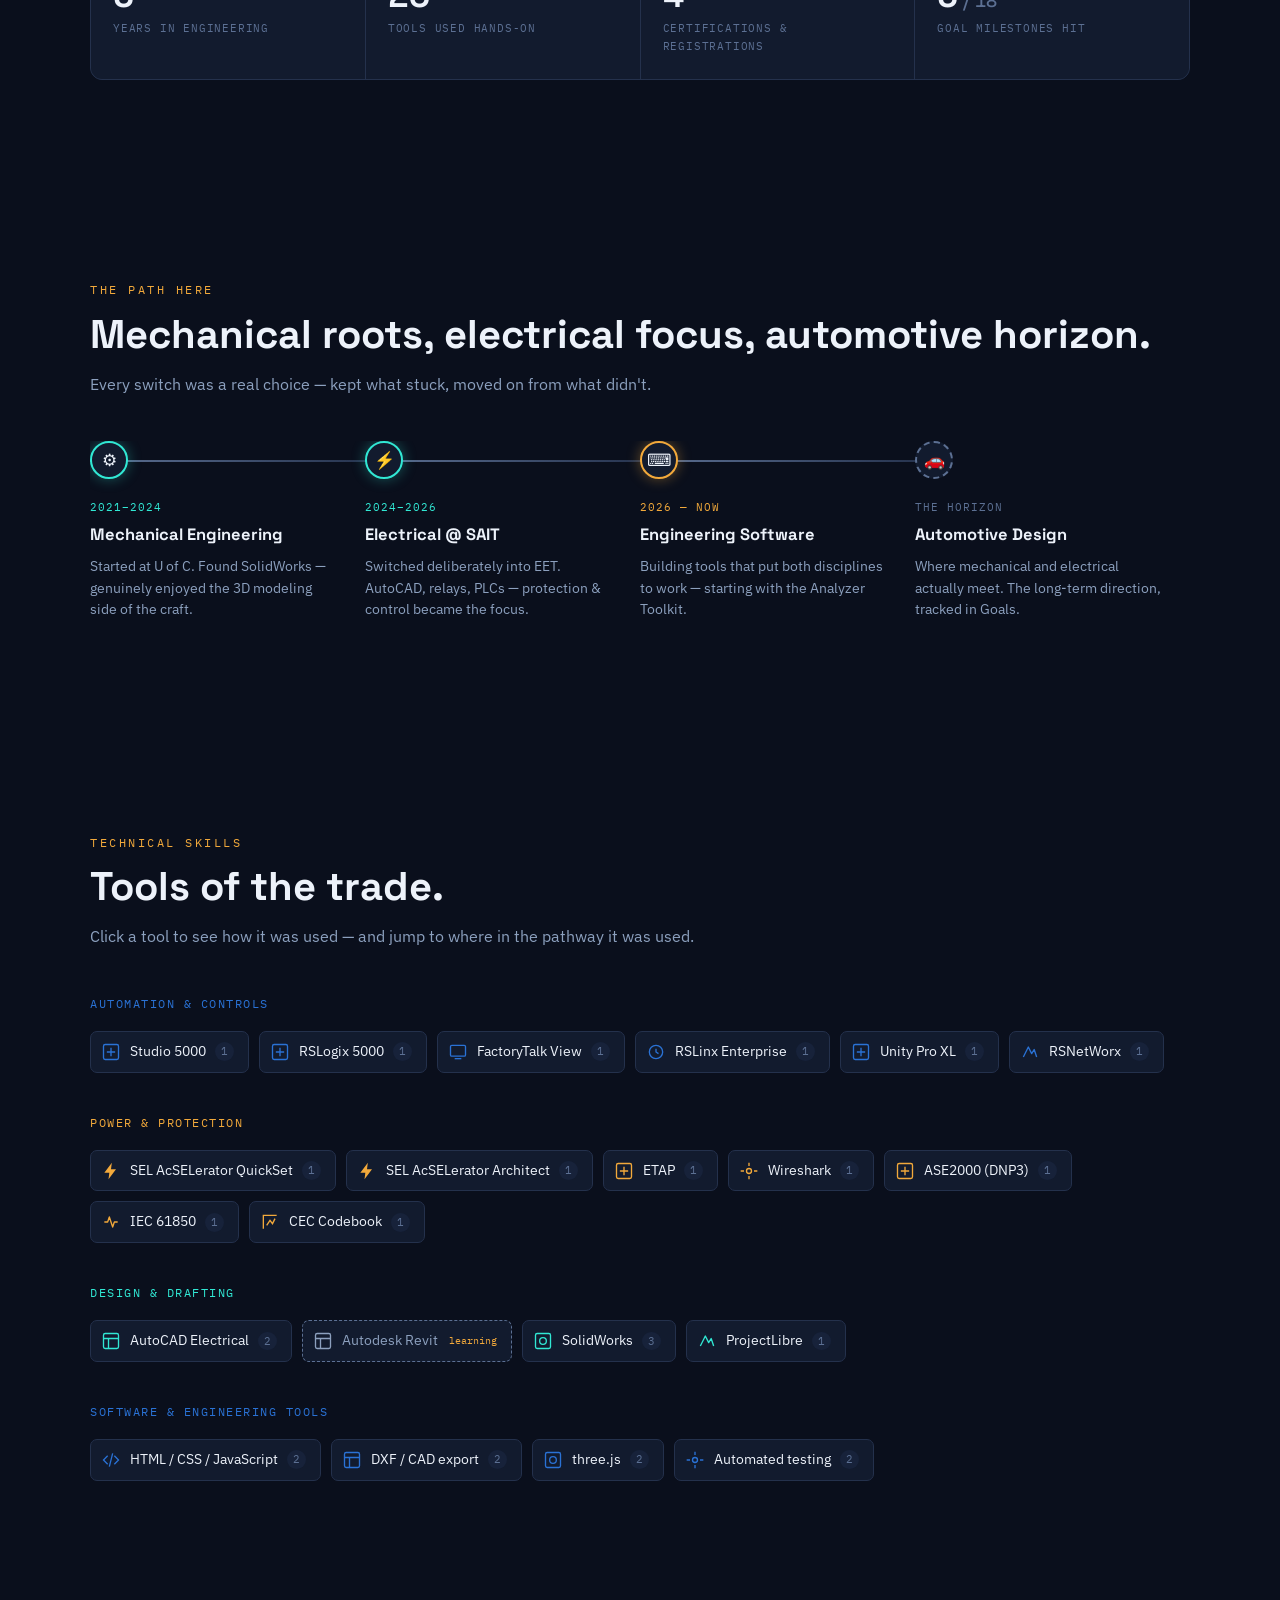
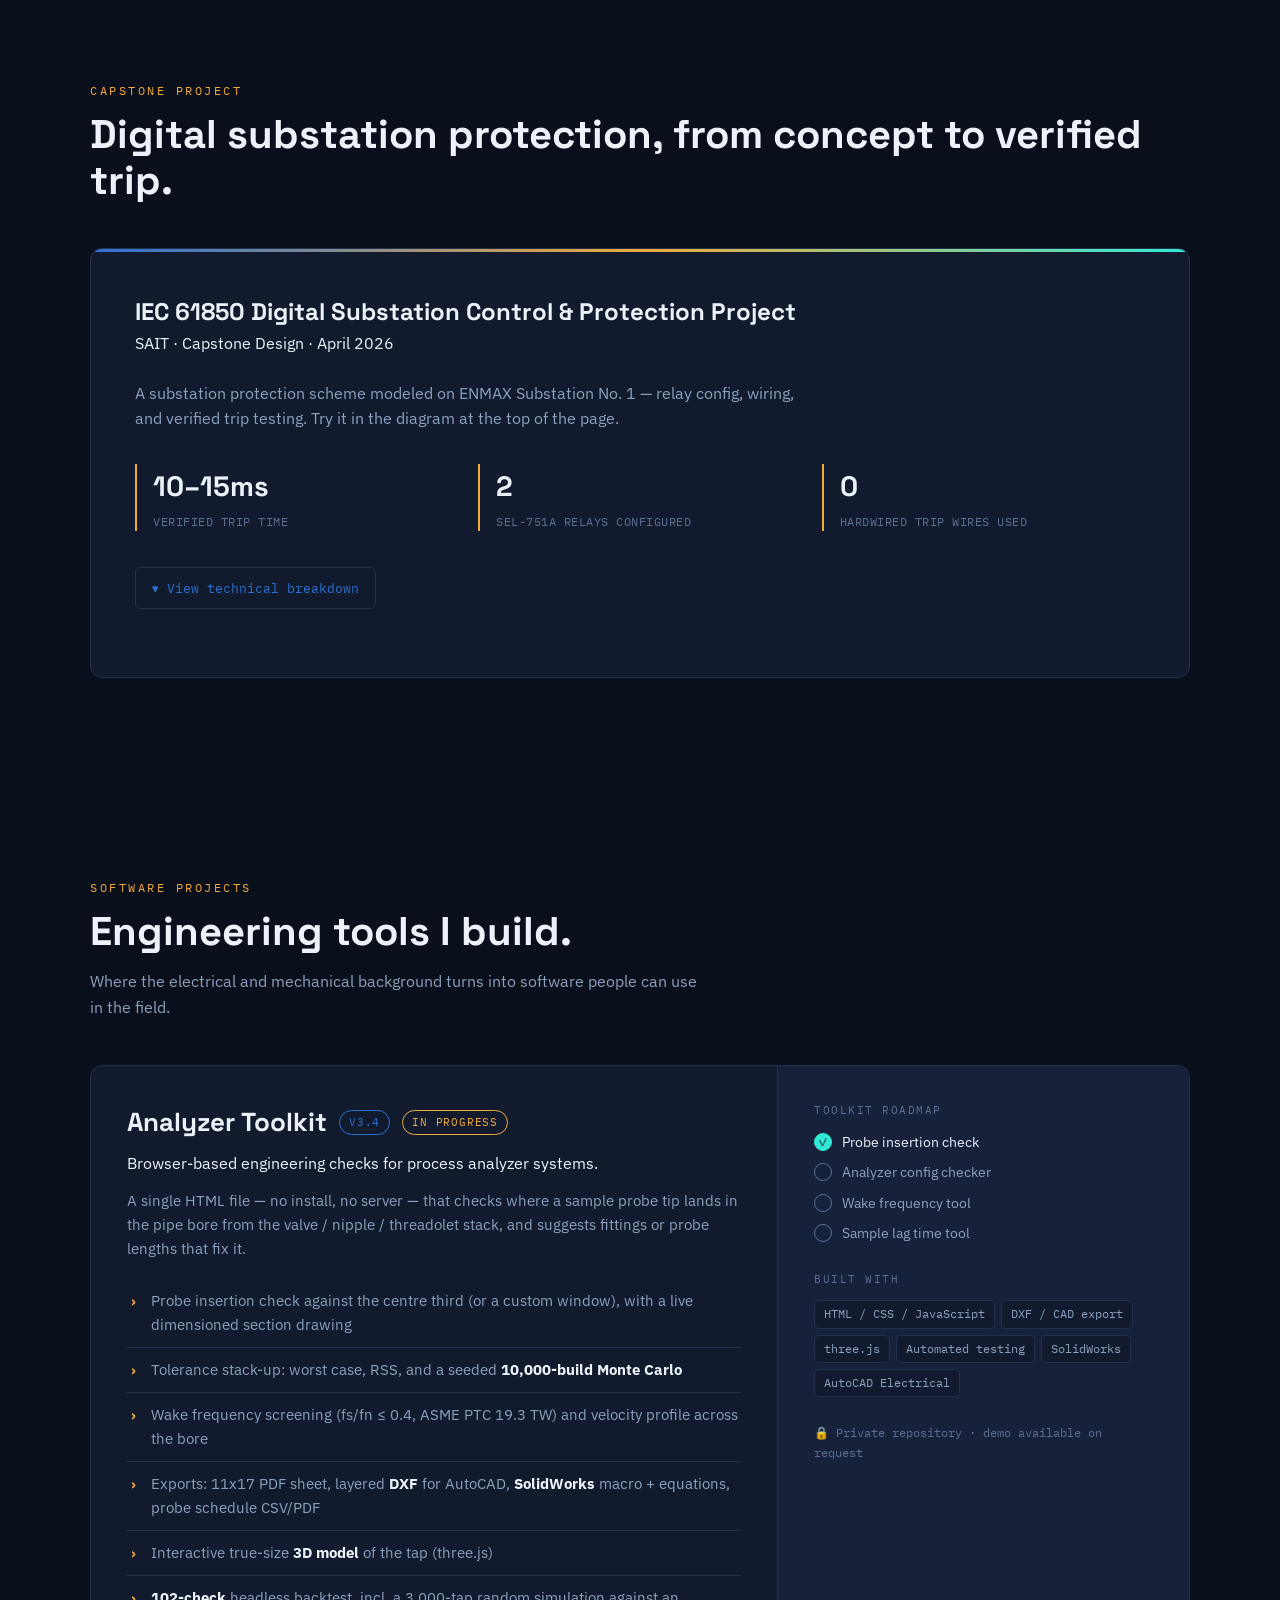
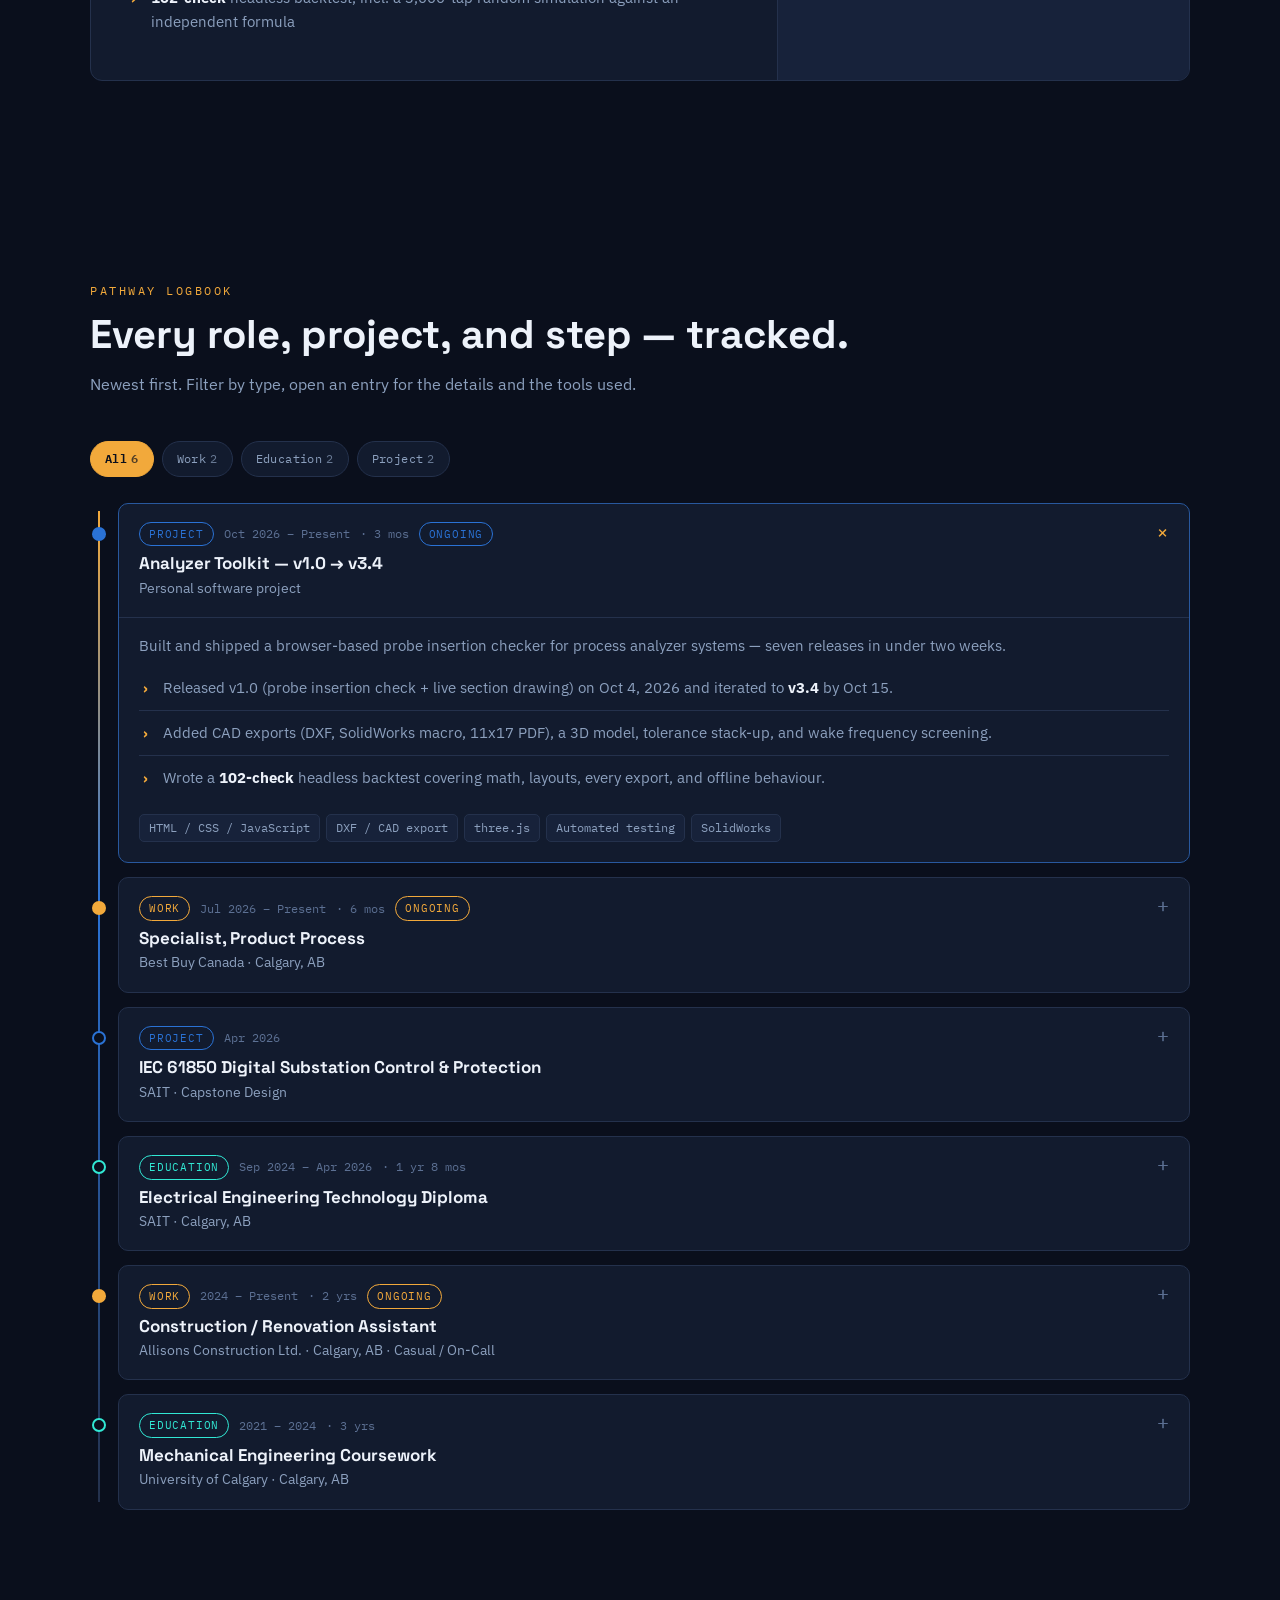
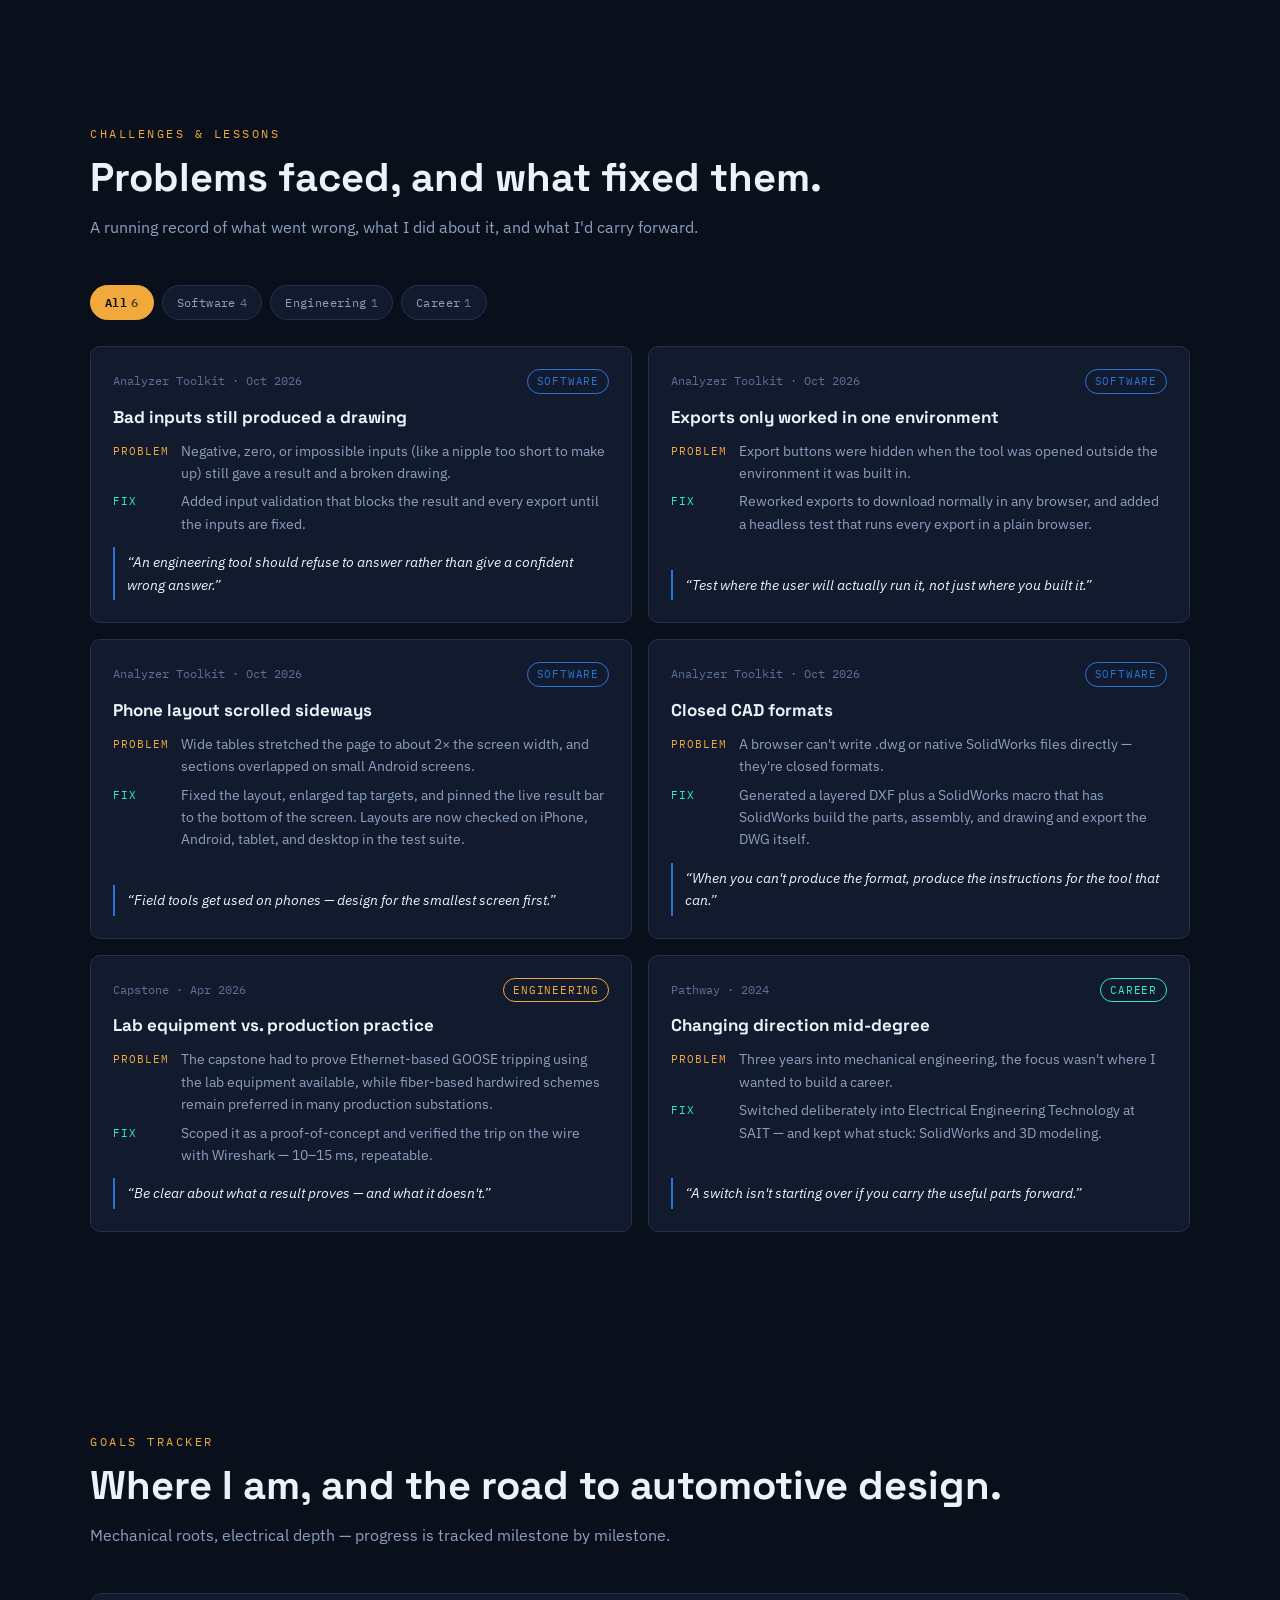
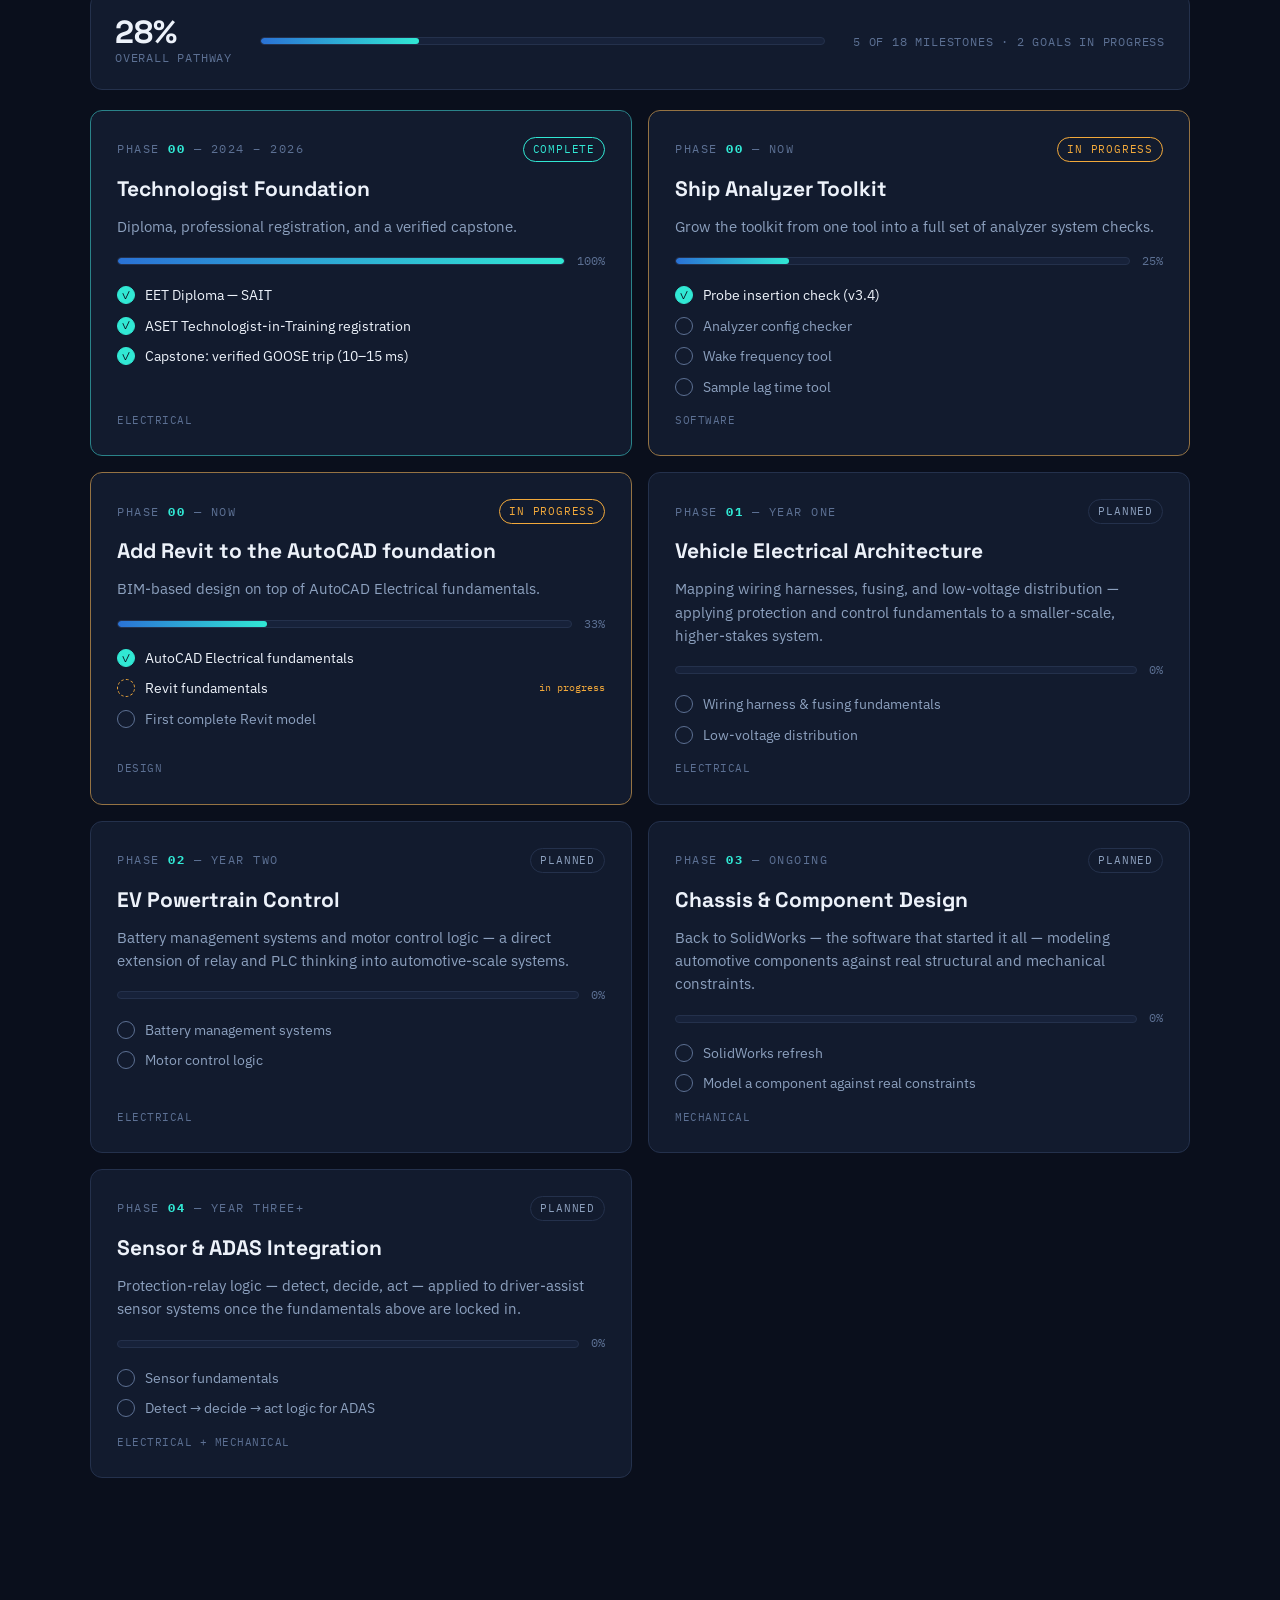
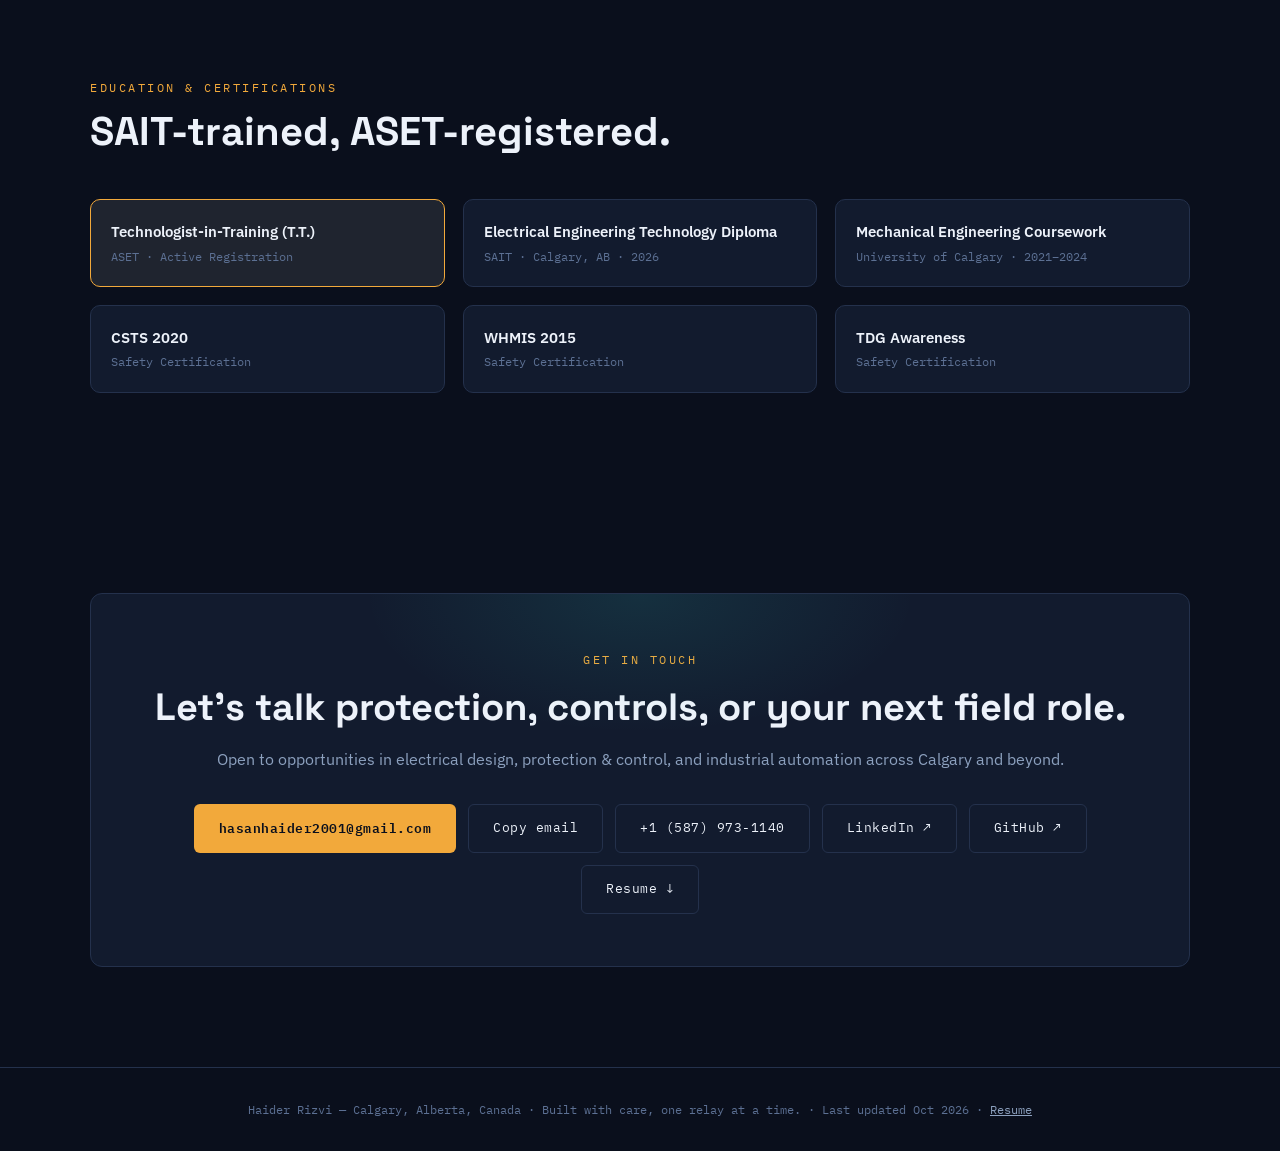
==== commit 958561c0: "Rebuild site as a data-driven portfolio, pathway tracker, and resume - Move content into data/profil" ====
--- a/index.html
+++ b/index.html
@@ -1,321 +1,57 @@
 <!DOCTYPE html>
-<html lang="en">
+<html lang="en" data-theme="dark">
 <head>
 <meta charset="UTF-8">
 <meta name="viewport" content="width=device-width, initial-scale=1.0">
 <title>Haider Rizvi — Electrical Engineering Technologist</title>
-<style>
-@import url('https://fonts.googleapis.com/css2?family=Space+Grotesk:wght@400;500;700&family=IBM+Plex+Mono:wght@400;500;600&family=IBM+Plex+Sans:wght@400;500;600&display=swap');
-
-:root{
-  --bg:#0A0F1C;
-  --surface:#121B2E;
-  --surface-2:#17223A;
-  --line:#24314C;
-  --blueprint:#2A72D5;
-  --amber:#F2A93B;
-  --cyan:#31E8D4;
-  --text:#EDF2FA;
-  --muted:#8CA0BE;
-  --muted-2:#5C7093;
-}
-
-*{margin:0;padding:0;box-sizing:border-box;}
-html{scroll-behavior:smooth;}
-body{
-  background:var(--bg);
-  color:var(--text);
-  font-family:'IBM Plex Sans', sans-serif;
-  line-height:1.6;
-  overflow-x:hidden;
-}
-
-.grid-bg{
-  position:fixed; inset:0;
-  background-image:
-    linear-gradient(var(--line) 1px, transparent 1px),
-    linear-gradient(90deg, var(--line) 1px, transparent 1px);
-  background-size:48px 48px;
-  opacity:0.22;
-  pointer-events:none;
-  z-index:0;
-}
-.glow-orb{
-  position:fixed; border-radius:50%; filter:blur(90px); pointer-events:none; z-index:0;
-}
-.glow-orb.one{width:480px; height:480px; top:-120px; right:-120px; background:radial-gradient(circle, rgba(42,114,213,0.28), transparent 70%);}
-.glow-orb.two{width:420px; height:420px; bottom:10%; left:-140px; background:radial-gradient(circle, rgba(49,232,212,0.14), transparent 70%);}
-
-.eyebrow{
-  font-family:'IBM Plex Mono', monospace;
-  font-size:12px;
-  letter-spacing:2.5px;
-  text-transform:uppercase;
-  color:var(--amber);
-}
-h1,h2,h3{font-family:'Space Grotesk', sans-serif; font-weight:700;}
-a{color:inherit;}
-
-/* ---------- NAV ---------- */
-nav{
-  position:fixed; top:0; left:0; right:0; z-index:100;
-  display:flex; justify-content:space-between; align-items:center;
-  padding:18px 6vw;
-  background:rgba(10,15,28,0.82);
-  backdrop-filter:blur(12px);
-  border-bottom:1px solid var(--line);
-}
-.nav-name{font-family:'IBM Plex Mono', monospace; font-weight:600; font-size:15px; letter-spacing:1px;}
-.nav-name span{color:var(--amber);}
-.nav-links{display:flex; gap:28px; font-family:'IBM Plex Mono', monospace; font-size:12.5px;}
-.nav-links a{text-decoration:none; color:var(--muted); transition:color .2s;}
-.nav-links a:hover{color:var(--cyan);}
-@media (max-width:900px){ .nav-links{display:none;} }
-
-/* ---------- HERO ---------- */
-.hero{
-  position:relative; min-height:100vh; display:flex; align-items:center;
-  padding:120px 6vw 60px; z-index:1;
-}
-.hero-grid{
-  display:grid; grid-template-columns:1.1fr 0.9fr; gap:60px; align-items:center;
-  max-width:1300px; margin:0 auto; width:100%;
-}
-@media (max-width:900px){ .hero-grid{grid-template-columns:1fr;} }
-
-.hero h1{
-  font-size:clamp(38px, 5.5vw, 68px); line-height:1.05; margin-bottom:18px; letter-spacing:-0.5px;
-}
-.hero h1 .accent{
-  background:linear-gradient(90deg, var(--amber), var(--cyan));
-  -webkit-background-clip:text; background-clip:text; color:transparent;
-}
-.hero p.lede{font-size:18px; color:var(--muted); max-width:520px; margin-bottom:32px;}
-
-.tt-badge{
-  display:inline-flex; align-items:center; gap:10px;
-  border:1px solid var(--blueprint); background:rgba(42,114,213,0.08);
-  padding:8px 16px; border-radius:6px;
-  font-family:'IBM Plex Mono', monospace; font-size:12.5px; letter-spacing:0.5px;
-  margin-bottom:36px;
-}
-.tt-badge .dot{width:7px; height:7px; border-radius:50%; background:var(--amber); box-shadow:0 0 10px var(--amber);}
-
-.hero-ctas{display:flex; gap:14px; flex-wrap:wrap;}
-.btn{
-  font-family:'IBM Plex Mono', monospace; font-size:13px; letter-spacing:0.5px;
-  padding:13px 24px; border-radius:6px; text-decoration:none; transition:all .2s ease; border:1px solid transparent;
-}
-.btn-primary{background:var(--amber); color:#0A0F1C; font-weight:600; box-shadow:0 0 0 rgba(242,169,59,0);}
-.btn-primary:hover{background:#ffbf5c; transform:translateY(-2px); box-shadow:0 8px 24px rgba(242,169,59,0.25);}
-.btn-outline{border-color:var(--line); color:var(--text);}
-.btn-outline:hover{border-color:var(--cyan); color:var(--cyan);}
-
-/* ---------- SLD (signature hero element) ---------- */
-.sld-wrap{
-  position:relative; background:var(--surface); border:1px solid var(--line); border-radius:12px;
-  padding:28px 20px 20px; overflow:hidden;
-  box-shadow:0 0 0 1px rgba(42,114,213,0.05), 0 20px 60px rgba(0,0,0,0.35);
-}
-.sld-wrap::before{
-  content:""; position:absolute; inset:-1px; border-radius:12px; padding:1px;
-  background:linear-gradient(120deg, rgba(42,114,213,0.5), transparent 40%, transparent 60%, rgba(49,232,212,0.35));
-  -webkit-mask:linear-gradient(#fff 0 0) content-box, linear-gradient(#fff 0 0);
-  -webkit-mask-composite:xor; mask-composite:exclude;
-  pointer-events:none;
-}
-.sld-label{
-  font-family:'IBM Plex Mono', monospace; font-size:11px; color:var(--muted-2);
-  letter-spacing:1.5px; text-transform:uppercase; margin-bottom:14px; display:flex; justify-content:space-between;
-}
-.sld-label .live{color:var(--amber);}
-svg#sld{width:100%; height:auto; display:block;}
-.relay-box{fill:var(--surface-2); stroke:var(--muted-2); stroke-width:1.2;}
-.relay-label{font-family:'IBM Plex Mono', monospace; font-size:10px; fill:var(--muted); letter-spacing:0.5px;}
-.bus-line{stroke:var(--muted-2); stroke-width:2; fill:none;}
-.goose-line{stroke:var(--blueprint); stroke-width:1.6; fill:none; stroke-dasharray:6 5;}
-.pulse{fill:var(--amber); opacity:0;}
-.trip-flash{fill:none; stroke:var(--amber); stroke-width:2; opacity:0;}
-.status-dot{fill:#3EDC81;}
-.status-dot.trip{fill:var(--amber);}
-
-@keyframes travel{
-  0%{offset-distance:0%; opacity:0;} 8%{opacity:1;} 92%{opacity:1;} 100%{offset-distance:100%; opacity:0;}
-}
-.goose-packet{offset-path:path('M 70,150 C 160,150 200,60 300,60'); animation:travel 2.6s linear infinite;}
-@keyframes flash{0%,100%{opacity:0;} 48%,58%{opacity:1;}}
-.trip-indicator{animation:flash 2.6s linear infinite;}
-
-.sld-caption{font-family:'IBM Plex Mono', monospace; font-size:11px; color:var(--muted-2); margin-top:14px; line-height:1.6;}
-.sld-caption b{color:var(--muted);}
-
-/* ---------- SECTIONS ---------- */
-section{position:relative; z-index:1; padding:100px 6vw;}
-.section-inner{max-width:1100px; margin:0 auto;}
-.section-head{margin-bottom:52px;}
-.section-head .eyebrow{margin-bottom:12px; display:block;}
-.section-head h2{font-size:clamp(28px,3.4vw,40px);}
-.section-head p{color:var(--muted); max-width:600px; margin-top:14px; font-size:16px;}
-
-/* ---------- ABOUT ---------- */
-.about-grid{display:grid; grid-template-columns:1fr 1fr; gap:60px;}
-@media (max-width:820px){ .about-grid{grid-template-columns:1fr;} }
-.about-text p{color:var(--muted); font-size:16.5px; margin-bottom:18px;}
-.about-text b{color:var(--text);}
-.spec-list{display:flex; flex-direction:column; gap:0; border-top:1px solid var(--line);}
-.spec-row{display:flex; justify-content:space-between; padding:16px 0; border-bottom:1px solid var(--line); font-family:'IBM Plex Mono', monospace; font-size:13.5px;}
-.spec-row .k{color:var(--muted-2);}
-.spec-row .v{color:var(--text); text-align:right;}
-
-/* ---------- JOURNEY (mech -> elec -> automotive) ---------- */
-.journey-track{position:relative; display:flex; gap:0; overflow-x:auto; padding-bottom:12px;}
-.journey-track::-webkit-scrollbar{height:6px;}
-.journey-track::-webkit-scrollbar-thumb{background:var(--line); border-radius:3px;}
-.j-node{
-  flex:1 1 0; min-width:230px; position:relative; padding:0 18px 0 0;
-}
-.j-node .j-line{
-  position:absolute; top:19px; left:0; right:-18px; height:2px;
-  background:linear-gradient(90deg, var(--muted-2), var(--line));
-}
-.j-node:last-child .j-line{display:none;}
-.j-dot{
-  width:38px; height:38px; border-radius:50%; display:flex; align-items:center; justify-content:center;
-  background:var(--surface); border:2px solid var(--muted-2); margin-bottom:20px; position:relative; z-index:2;
-  font-size:17px;
-}
-.j-node.done .j-dot{border-color:var(--cyan); box-shadow:0 0 14px rgba(49,232,212,0.35);}
-.j-node.now .j-dot{border-color:var(--amber); box-shadow:0 0 14px rgba(242,169,59,0.4);}
-.j-node.next .j-dot{border-color:var(--muted-2); border-style:dashed;}
-.j-tag{font-family:'IBM Plex Mono', monospace; font-size:10.5px; letter-spacing:1px; text-transform:uppercase; color:var(--muted-2); margin-bottom:6px;}
-.j-node.done .j-tag{color:var(--cyan);}
-.j-node.now .j-tag{color:var(--amber);}
-.j-node h4{font-size:16.5px; margin-bottom:8px;}
-.j-node p{font-size:13.5px; color:var(--muted); padding-right:10px;}
-
-/* ---------- SKILLS ---------- */
-.skills-groups{display:flex; flex-direction:column; gap:40px;}
-.skill-group-title{font-family:'IBM Plex Mono', monospace; font-size:12px; letter-spacing:1.5px; text-transform:uppercase; color:var(--blueprint); margin-bottom:18px;}
-.chip-row{display:flex; flex-wrap:wrap; gap:10px;}
-.chip{
-  display:flex; align-items:center; gap:9px; border:1px solid var(--line); background:var(--surface);
-  padding:9px 14px 9px 10px; border-radius:7px; font-size:13.5px; cursor:pointer; user-select:none; transition:border-color .15s, background .15s;
-}
-.chip .icon{width:20px; height:20px; flex-shrink:0;}
-.chip:hover{border-color:var(--blueprint);}
-.chip.active{border-color:var(--amber); background:rgba(242,169,59,0.08);}
-.chip.learning{border-style:dashed; border-color:var(--muted-2); color:var(--muted);}
-.chip.learning::after{content:"learning"; font-family:'IBM Plex Mono', monospace; font-size:10px; color:var(--amber); margin-left:2px;}
-.skill-caption{
-  min-height:22px; margin-top:14px; font-family:'IBM Plex Mono', monospace; font-size:12.5px; color:var(--amber);
-  border-left:2px solid var(--amber); padding-left:12px; opacity:0; transition:opacity .2s;
-}
-.skill-caption.show{opacity:1;}
-
-/* ---------- CAPSTONE ---------- */
-.capstone-card{
-  border:1px solid var(--line); background:var(--surface); border-radius:12px; padding:44px; position:relative; overflow:hidden;
-}
-@media (max-width:700px){ .capstone-card{padding:28px;} }
-.capstone-card::before{content:""; position:absolute; top:0; left:0; right:0; height:3px; background:linear-gradient(90deg, var(--blueprint), var(--amber), var(--cyan));}
-.capstone-top{display:flex; justify-content:space-between; align-items:flex-start; flex-wrap:wrap; gap:16px; margin-bottom:24px;}
-.capstone-top h3{font-size:24px;}
-.metric-row{display:grid; grid-template-columns:repeat(3,1fr); gap:20px; margin:32px 0;}
-@media (max-width:700px){ .metric-row{grid-template-columns:1fr;} }
-.metric{border-left:2px solid var(--amber); padding-left:16px;}
-.metric .num{font-family:'Space Grotesk',sans-serif; font-size:28px; font-weight:700; color:var(--text);}
-.metric .lbl{font-family:'IBM Plex Mono', monospace; font-size:11.5px; color:var(--muted-2); text-transform:uppercase; letter-spacing:0.5px; margin-top:4px;}
-.capstone-list{list-style:none; margin-top:24px;}
-.capstone-list li{padding:12px 0 12px 26px; border-bottom:1px solid var(--line); position:relative; color:var(--muted); font-size:15px;}
-.capstone-list li:last-child{border-bottom:none;}
-.capstone-list li::before{content:"›"; position:absolute; left:0; color:var(--amber); font-weight:700;}
-.capstone-list b{color:var(--text);}
-
-.toggle-btn{
-  display:inline-flex; align-items:center; gap:8px; background:none; border:1px solid var(--line); color:var(--blueprint);
-  font-family:'IBM Plex Mono', monospace; font-size:12.5px; padding:10px 16px; border-radius:6px; cursor:pointer; margin-top:20px; transition:border-color .2s;
-}
-.toggle-btn:hover{border-color:var(--blueprint);}
-.toggle-btn .chevron{transition:transform .25s ease;}
-.toggle-btn.open .chevron{transform:rotate(180deg);}
-.capstone-hidden{max-height:0; overflow:hidden; transition:max-height .35s ease;}
-.capstone-hidden.open{max-height:900px;}
-
-/* ---------- ROADMAP (automotive future goals) ---------- */
-.roadmap-grid{display:grid; grid-template-columns:repeat(2, 1fr); gap:1px; background:var(--line); border:1px solid var(--line); border-radius:14px; overflow:hidden;}
-@media (max-width:760px){ .roadmap-grid{grid-template-columns:1fr;} }
-.rmap-card{
-  background:var(--surface); padding:38px 34px; position:relative; transition:background .25s ease;
-}
-.rmap-card:hover{background:var(--surface-2);}
-.rmap-phase{
-  font-family:'IBM Plex Mono', monospace; font-size:12px; letter-spacing:2px; color:var(--muted-2); margin-bottom:18px;
-}
-.rmap-phase b{color:var(--cyan);}
-.rmap-card h4{font-size:23px; margin-bottom:14px; line-height:1.2;}
-.rmap-card p{color:var(--muted); font-size:15px; margin-bottom:20px; max-width:420px;}
-.rmap-meta{font-family:'IBM Plex Mono', monospace; font-size:11.5px; color:var(--muted-2); letter-spacing:0.5px; text-transform:uppercase;}
-
-/* ---------- EXPERIENCE ---------- */
-details{border:1px solid var(--line); border-radius:8px; background:var(--surface); margin-bottom:12px; overflow:hidden;}
-details[open]{border-color:var(--blueprint);}
-summary{list-style:none; cursor:pointer; padding:18px 20px; display:flex; justify-content:space-between; align-items:center; gap:16px; font-family:'Space Grotesk', sans-serif;}
-summary::-webkit-details-marker{display:none;}
-summary .sum-main{display:flex; flex-direction:column; gap:4px;}
-summary h4{font-size:17px; margin:0;}
-.tl-meta{font-family:'IBM Plex Mono', monospace; font-size:12px; color:var(--muted-2); margin:0;}
-summary .chevron{font-family:'IBM Plex Mono', monospace; color:var(--muted-2); font-size:18px; transition:transform .25s ease; flex-shrink:0;}
-details[open] summary .chevron{transform:rotate(45deg); color:var(--amber);}
-.details-body{padding:0 20px 20px; color:var(--muted); font-size:15px; border-top:1px solid var(--line); margin-top:2px; padding-top:16px;}
-
-/* ---------- EDUCATION ---------- */
-.cert-grid{display:grid; grid-template-columns:repeat(3, 1fr); gap:18px;}
-@media (max-width:760px){ .cert-grid{grid-template-columns:1fr 1fr;} }
-@media (max-width:500px){ .cert-grid{grid-template-columns:1fr;} }
-.cert-card{border:1px solid var(--line); background:var(--surface); border-radius:10px; padding:20px;}
-.cert-card .name{font-weight:600; font-size:14.5px; margin-bottom:4px;}
-.cert-card .issuer{font-family:'IBM Plex Mono', monospace; font-size:11.5px; color:var(--muted-2);}
-.cert-card.featured{border-color:var(--amber); background:rgba(242,169,59,0.06);}
-
-/* ---------- CONTACT ---------- */
-.contact-card{border:1px solid var(--line); background:var(--surface); border-radius:12px; padding:52px; text-align:center; position:relative; overflow:hidden;}
-.contact-card::before{content:""; position:absolute; top:-40%; left:50%; transform:translateX(-50%); width:600px; height:300px; background:radial-gradient(ellipse, rgba(49,232,212,0.10), transparent 65%); pointer-events:none;}
-.contact-card h2{font-size:clamp(26px,3.5vw,38px); margin-bottom:16px;}
-.contact-card p{color:var(--muted); margin-bottom:32px;}
-.contact-links{display:flex; gap:16px; justify-content:center; flex-wrap:wrap;}
-
-footer{padding:32px 6vw; text-align:center; font-family:'IBM Plex Mono', monospace; font-size:12px; color:var(--muted-2); border-top:1px solid var(--line); position:relative; z-index:1;}
-
-.reveal{opacity:0; transform:translateY(18px); transition:opacity .6s ease, transform .6s ease;}
-.reveal.in{opacity:1; transform:translateY(0);}
-</style>
+<meta name="description" content="Haider Rizvi — ASET Technologist-in-Training in Calgary. Protection, controls & automation, plus browser-based engineering tools. Portfolio, pathway logbook, and resume.">
+<meta property="og:title" content="Haider Rizvi — Electrical Engineering Technologist">
+<meta property="og:description" content="Protection, controls & automation. Portfolio, pathway logbook, and resume.">
+<meta property="og:type" content="website">
+<meta name="theme-color" content="#0A0F1C">
+<link rel="icon" href="data:image/svg+xml,%3Csvg xmlns='http://www.w3.org/2000/svg' viewBox='0 0 24 24'%3E%3Crect width='24' height='24' rx='5' fill='%230A0F1C'/%3E%3Cpath d='M13 3 5 14h6l-1 7 8-11h-6l1-7z' fill='%23F2A93B'/%3E%3C/svg%3E">
+<link rel="preconnect" href="https://fonts.googleapis.com">
+<link rel="preconnect" href="https://fonts.gstatic.com" crossorigin>
+<link href="https://fonts.googleapis.com/css2?family=Space+Grotesk:wght@400;500;700&family=IBM+Plex+Mono:wght@400;500;600&family=IBM+Plex+Sans:wght@400;500;600&display=swap" rel="stylesheet">
+<link rel="stylesheet" href="assets/style.css">
+<script>
+  try { var t = localStorage.getItem("theme"); if (t === "light" || t === "dark") document.documentElement.dataset.theme = t; } catch (e) {}
+</script>
 </head>
 <body>
-
-<div class="grid-bg"></div>
-<div class="glow-orb one"></div>
-<div class="glow-orb two"></div>
-
-<nav>
-  <div class="nav-name">HAIDER<span>.RIZVI</span></div>
-  <div class="nav-links">
+<a class="skip-link" href="#about">Skip to content</a>
+
+<div class="grid-bg" aria-hidden="true"></div>
+<div class="glow-orb one" aria-hidden="true"></div>
+<div class="glow-orb two" aria-hidden="true"></div>
+
+<nav id="nav">
+  <a href="#top" class="nav-name">HAIDER<span>.RIZVI</span></a>
+  <div class="nav-links" id="navLinks">
     <a href="#about">Summary</a>
-    <a href="#journey">Journey</a>
     <a href="#skills">Skills</a>
     <a href="#capstone">Capstone</a>
-    <a href="#roadmap">Roadmap</a>
-    <a href="#experience">Experience</a>
+    <a href="#software">Software</a>
+    <a href="#logbook">Logbook</a>
+    <a href="#lessons">Lessons</a>
+    <a href="#goals">Goals</a>
     <a href="#contact">Contact</a>
   </div>
+  <div class="nav-actions">
+    <a href="resume.html" class="nav-resume">Resume</a>
+    <button class="icon-btn" id="themeToggle" type="button" aria-label="Switch to light theme">☀</button>
+    <button class="icon-btn menu-btn" id="menuBtn" type="button" aria-label="Open menu" aria-expanded="false" aria-controls="navLinks">☰</button>
+  </div>
+  <div class="scroll-progress" id="scrollProgress" aria-hidden="true"></div>
 </nav>
 
 <!-- HERO -->
-<section class="hero">
+<section class="hero" id="top">
   <div class="hero-grid">
     <div>
       <span class="eyebrow">Electrical Engineering Technologist</span>
       <h1 style="margin-top:14px;">Protection, controls<br>&amp; <span class="accent">automation</span>.</h1>
-      <p class="lede">SAIT EET graduate. Relay configuration, PLC automation, and AutoCAD design — verified in the lab, ready for the field.</p>
+      <p class="lede">SAIT EET graduate. Relay configuration, PLC automation, and AutoCAD design — verified in the lab, ready for the field. I also build browser-based engineering tools.</p>
 
       <div class="tt-badge">
         <span class="dot"></span> ASET Technologist-in-Training (T.T.) — Registered &amp; Active
@@ -323,40 +59,61 @@
 
       <div class="hero-ctas">
         <a href="#capstone" class="btn btn-primary">View Capstone Project</a>
-        <a href="#roadmap" class="btn btn-outline">See What's Next →</a>
+        <a href="#logbook" class="btn btn-outline">Follow the Pathway →</a>
+        <a href="resume.html" class="btn btn-outline">Resume</a>
       </div>
     </div>
 
     <div class="sld-wrap">
-      <div class="sld-label"><span>SUBSTATION PROTECTION SCHEME — SLD</span><span class="live">● LIVE GOOSE</span></div>
-      <svg id="sld" viewBox="0 0 360 220" xmlns="http://www.w3.org/2000/svg">
-        <line class="bus-line" x1="20" y1="40" x2="20" y2="180"/>
-        <line class="bus-line" x1="340" y1="40" x2="340" y2="180"/>
-        <circle cx="20" cy="60" r="11" fill="none" stroke="#5C7093" stroke-width="1.4"/>
-        <circle cx="20" cy="72" r="11" fill="none" stroke="#5C7093" stroke-width="1.4"/>
+      <div class="sld-label"><span>SUBSTATION PROTECTION SCHEME — SLD</span><span class="live" id="sldLive">● LIVE GOOSE</span></div>
+      <svg id="sld" viewBox="0 0 360 220" xmlns="http://www.w3.org/2000/svg" role="img" aria-labelledby="sldTitle">
+        <title id="sldTitle">Single-line diagram: a publisher relay sends an IEC 61850 GOOSE trip message to a subscriber relay, which opens breaker 52.</title>
+        <line class="bus-line" x1="20" y1="30" x2="20" y2="190"/>
+        <line class="bus-line" x1="340" y1="30" x2="340" y2="88"/>
+        <line class="bus-line" x1="340" y1="116" x2="340" y2="190"/>
+        <circle class="wire-sym" cx="20" cy="60" r="11"/>
+        <circle class="wire-sym" cx="20" cy="74" r="11"/>
         <text x="40" y="70" class="relay-label">STEP-DOWN XFMR</text>
+        <path id="faultBolt" class="fault-bolt" d="M44 96 l-9 13 h6 l-4 11 l11 -15 h-6 l4 -9z"/>
+        <line class="bus-line thin" x1="20" y1="153" x2="55" y2="153"/>
+
         <rect class="relay-box" x="55" y="130" width="90" height="46" rx="4"/>
-        <text x="70" y="150" class="relay-label" fill="#E8EEF7" font-weight="600">SEL-751A</text>
+        <text x="70" y="150" class="relay-label strong">SEL-751A</text>
         <text x="70" y="164" class="relay-label">PUBLISHER</text>
-        <circle class="status-dot" cx="132" cy="140" r="4"/>
+        <circle class="status-dot pub-dot" cx="132" cy="140" r="4"/>
+
         <rect class="relay-box" x="215" y="35" width="90" height="46" rx="4"/>
-        <text x="230" y="55" class="relay-label" fill="#E8EEF7" font-weight="600">SEL-751A</text>
+        <text x="230" y="55" class="relay-label strong">SEL-751A</text>
         <text x="230" y="69" class="relay-label">SUBSCRIBER</text>
-        <circle class="status-dot trip-indicator trip" cx="292" cy="45" r="4"/>
-        <rect x="325" y="90" width="14" height="20" fill="none" stroke="#5C7093" stroke-width="1.4"/>
-        <text x="300" y="120" class="relay-label">52 BRK</text>
-        <path class="goose-line" d="M 100,130 C 100,90 180,90 260,81"/>
-        <text x="120" y="105" class="relay-label" fill="#2A72D5">IEC 61850 GOOSE</text>
-        <circle class="pulse goose-packet" r="4"/>
-        <circle class="trip-flash trip-indicator" cx="292" cy="45" r="9"/>
+        <circle class="status-dot sub-dot" cx="292" cy="45" r="4"/>
+        <circle class="trip-ring" cx="292" cy="45" r="9"/>
+        <path class="trip-wire" d="M305,70 H322 V102 H334"/>
+
+        <circle class="wire-sym" cx="340" cy="88" r="2.5"/>
+        <circle class="wire-sym" cx="340" cy="116" r="2.5"/>
+        <line id="breakerBlade" class="breaker-blade" x1="340" y1="90" x2="340" y2="114"/>
+        <text x="290" y="135" class="relay-label">52 BRK</text>
+        <text x="290" y="148" class="relay-label brk-state" id="brkState">CLOSED</text>
+
+        <path id="goosePath" class="goose-line" d="M 100,130 C 100,90 180,90 260,81"/>
+        <text x="132" y="116" class="relay-label goose-text">IEC 61850 GOOSE</text>
+        <circle id="heartbeat" class="heartbeat" r="3" cx="100" cy="130"/>
+        <circle id="goosePacket" class="pulse" r="5" cx="100" cy="130"/>
       </svg>
+
+      <div class="sld-controls">
+        <button class="btn btn-primary btn-sm" id="faultBtn" type="button">⚡ Inject fault</button>
+        <button class="btn btn-outline btn-sm" id="resetBtn" type="button" disabled>Reset</button>
+      </div>
+      <div class="sld-readout" id="sldReadout" role="status" aria-live="polite">NORMAL · relays healthy · GOOSE heartbeat on the wire</div>
       <div class="sld-caption">
-        <b>Publisher/subscriber messaging</b> replacing hardwired copper tripping with Ethernet-based relay communication. Verified peer-to-peer trip operation via Wireshark — <b>10–15 ms</b> trip time.
-      </div>
-    </div>
-  </div>
-</section>
-
+        <b>Publisher/subscriber messaging</b> replacing hardwired copper tripping with Ethernet-based relay communication. Verified peer-to-peer trip via Wireshark — <b>10–15 ms</b>. <span class="muted-2">Animation slowed ~75× so you can see it.</span>
+      </div>
+    </div>
+  </div>
+</section>
+
+<main>
 <!-- ABOUT -->
 <section id="about">
   <div class="section-inner">
@@ -367,17 +124,11 @@
     <div class="about-grid">
       <div class="about-text reveal">
         <p><b>ASET Technologist-in-Training</b> with hands-on capstone experience in relay configuration, PLC/HMI programming, and electrical schematics. Field-safety trained — LOTO, FLHA, CSTS 2020, WHMIS 2015.</p>
-        <p>Building toward <b>protection systems, SCADA, and ICS cybersecurity</b> — currently adding Revit to an AutoCAD foundation, with an eye on where electrical and mechanical design meet.</p>
-      </div>
-      <div class="spec-list reveal">
-        <div class="spec-row"><span class="k">LOCATION</span><span class="v">Calgary, Alberta, Canada</span></div>
-        <div class="spec-row"><span class="k">CREDENTIAL</span><span class="v">EET Diploma, SAIT — 2026</span></div>
-        <div class="spec-row"><span class="k">DESIGNATION</span><span class="v">Technologist-in-Training (T.T.), ASET</span></div>
-        <div class="spec-row"><span class="k">WORK STATUS</span><span class="v">Open Work Permit (PGWP)</span></div>
-        <div class="spec-row"><span class="k">FOCUS AREAS</span><span class="v">Protection · Controls · Automation</span></div>
-        <div class="spec-row"><span class="k">LANGUAGES</span><span class="v">English, Urdu / Hindi</span></div>
-      </div>
-    </div>
+        <p>Building toward <b>protection systems, SCADA, and ICS cybersecurity</b> — currently adding Revit to an AutoCAD foundation, and building <b>browser-based engineering tools</b> for analyzer systems on the side.</p>
+      </div>
+      <div class="spec-list reveal" id="specList"></div>
+    </div>
+    <div class="stats-row reveal" id="stats"></div>
   </div>
 </section>
 
@@ -406,10 +157,17 @@
         <p>Switched deliberately into EET. AutoCAD, relays, PLCs — protection &amp; control became the focus.</p>
       </div>
       <div class="j-node now">
+        <div class="j-line"></div>
+        <div class="j-dot">⌨</div>
+        <div class="j-tag">2026 — Now</div>
+        <h4>Engineering Software</h4>
+        <p>Building tools that put both disciplines to work — starting with the Analyzer Toolkit.</p>
+      </div>
+      <div class="j-node next">
         <div class="j-dot">🚗</div>
         <div class="j-tag">The Horizon</div>
         <h4>Automotive Design</h4>
-        <p>Where mechanical and electrical actually meet. The long-term direction, detailed below.</p>
+        <p>Where mechanical and electrical actually meet. The long-term direction, tracked in Goals.</p>
       </div>
     </div>
   </div>
@@ -421,48 +179,9 @@
     <div class="section-head reveal">
       <span class="eyebrow">Technical Skills</span>
       <h2>Tools of the trade.</h2>
-      <p>Hands-on lab and capstone experience across automation, protection, and electrical design software.</p>
-    </div>
-
-    <div class="skills-groups">
-      <div class="reveal">
-        <div class="skill-group-title">Automation &amp; Controls</div>
-        <div class="chip-row" data-group="automation">
-          <div class="chip" data-desc="Programmed Allen-Bradley PLCs for lab automation projects"><svg class="icon" viewBox="0 0 24 24"><rect x="3" y="3" width="18" height="18" rx="2" fill="none" stroke="#2A72D5" stroke-width="1.6"/><path d="M7 12h10M12 7v10" stroke="#2A72D5" stroke-width="1.6"/></svg>Studio 5000</div>
-          <div class="chip" data-desc="Ladder logic development and I/O mapping"><svg class="icon" viewBox="0 0 24 24"><rect x="3" y="3" width="18" height="18" rx="2" fill="none" stroke="#2A72D5" stroke-width="1.6"/><path d="M7 12h10M12 7v10" stroke="#2A72D5" stroke-width="1.6"/></svg>RSLogix 5000</div>
-          <div class="chip" data-desc="Custom HMI screen configuration for operator control"><svg class="icon" viewBox="0 0 24 24"><rect x="3" y="4" width="18" height="13" rx="1.5" fill="none" stroke="#2A72D5" stroke-width="1.6"/><path d="M8 20h8" stroke="#2A72D5" stroke-width="1.6"/></svg>FactoryTalk View</div>
-          <div class="chip" data-desc="Industrial network communication between PLCs and devices"><svg class="icon" viewBox="0 0 24 24"><circle cx="12" cy="12" r="8" fill="none" stroke="#2A72D5" stroke-width="1.6"/><path d="M12 8v4l3 2" stroke="#2A72D5" stroke-width="1.6"/></svg>RSLinx Enterprise</div>
-          <div class="chip" data-desc="Modicon PLC programming for automation logic"><svg class="icon" viewBox="0 0 24 24"><rect x="3" y="3" width="18" height="18" rx="2" fill="none" stroke="#2A72D5" stroke-width="1.6"/><path d="M7 12h10M12 7v10" stroke="#2A72D5" stroke-width="1.6"/></svg>Unity Pro XL</div>
-          <div class="chip" data-desc="Industrial network configuration and diagnostics"><svg class="icon" viewBox="0 0 24 24"><path d="M4 18l6-12 4 8 3-5 3 9" fill="none" stroke="#2A72D5" stroke-width="1.6" stroke-linejoin="round"/></svg>RSNetWorx</div>
-        </div>
-        <div class="skill-caption" data-caption-for="automation">Click a tool to see how it was used</div>
-      </div>
-
-      <div class="reveal">
-        <div class="skill-group-title">Power &amp; Protection</div>
-        <div class="chip-row" data-group="power">
-          <div class="chip" data-desc="Configured SEL-751A relay settings and protection logic"><svg class="icon" viewBox="0 0 24 24"><path d="M13 2 4 14h6l-1 8 9-12h-6l1-8z" fill="#F2A93B"/></svg>SEL AcSELerator QuickSet</div>
-          <div class="chip" data-desc="Built IEC 61850 GOOSE publisher/subscriber messaging"><svg class="icon" viewBox="0 0 24 24"><path d="M13 2 4 14h6l-1 8 9-12h-6l1-8z" fill="#F2A93B"/></svg>SEL AcSELerator Architect</div>
-          <div class="chip" data-desc="Simulated and tested industrial protection schemes"><svg class="icon" viewBox="0 0 24 24"><rect x="3" y="3" width="18" height="18" rx="2" fill="none" stroke="#F2A93B" stroke-width="1.6"/><path d="M7 12h10M12 7v10" stroke="#F2A93B" stroke-width="1.6"/></svg>ETAP</div>
-          <div class="chip" data-desc="Verified peer-to-peer relay trip operation on the network"><svg class="icon" viewBox="0 0 24 24"><circle cx="12" cy="12" r="3" fill="none" stroke="#F2A93B" stroke-width="1.6"/><path d="M12 2v4M12 18v4M2 12h4M18 12h4" stroke="#F2A93B" stroke-width="1.6"/></svg>Wireshark</div>
-          <div class="chip" data-desc="Simulated SCADA traffic and verified DNP3 protocol comms"><svg class="icon" viewBox="0 0 24 24"><rect x="3" y="3" width="18" height="18" rx="2" fill="none" stroke="#F2A93B" stroke-width="1.6"/><path d="M7 12h10M12 7v10" stroke="#F2A93B" stroke-width="1.6"/></svg>ASE2000 (DNP3)</div>
-          <div class="chip" data-desc="Core protocol used in capstone GOOSE messaging design"><svg class="icon" viewBox="0 0 24 24"><path d="M4 12h4l2-6 4 12 2-6h4" fill="none" stroke="#F2A93B" stroke-width="1.6" stroke-linejoin="round"/></svg>IEC 61850</div>
-          <div class="chip" data-desc="Applied Sections 4 & 12 for ampacity, derating, conduit fill"><svg class="icon" viewBox="0 0 24 24"><path d="M4 20V4h16" fill="none" stroke="#F2A93B" stroke-width="1.6"/><path d="M8 16l4-6 3 4 3-6" fill="none" stroke="#F2A93B" stroke-width="1.6"/></svg>CEC Codebook</div>
-        </div>
-        <div class="skill-caption" data-caption-for="power">Click a tool to see how it was used</div>
-      </div>
-
-      <div class="reveal">
-        <div class="skill-group-title">Design &amp; Drafting</div>
-        <div class="chip-row" data-group="design">
-          <div class="chip" data-desc="Drafted single-line diagrams, schematics, and panel layouts"><svg class="icon" viewBox="0 0 24 24"><rect x="3" y="3" width="18" height="18" rx="2" fill="none" stroke="#31E8D4" stroke-width="1.6"/><path d="M3 9h18M9 21V9" stroke="#31E8D4" stroke-width="1.6"/></svg>AutoCAD Electrical</div>
-          <div class="chip learning" data-desc="Actively learning — building on AutoCAD fundamentals for BIM-based design"><svg class="icon" viewBox="0 0 24 24"><rect x="3" y="3" width="18" height="18" rx="2" fill="none" stroke="#8CA0BE" stroke-width="1.6"/><path d="M3 9h18M9 21V9" stroke="#8CA0BE" stroke-width="1.6"/></svg>Autodesk Revit</div>
-          <div class="chip" data-desc="3D modeling coursework — where the automotive design interest started"><svg class="icon" viewBox="0 0 24 24"><rect x="3" y="3" width="18" height="18" rx="2" fill="none" stroke="#31E8D4" stroke-width="1.6"/><circle cx="12" cy="12" r="4" fill="none" stroke="#31E8D4" stroke-width="1.6"/></svg>SolidWorks</div>
-          <div class="chip" data-desc="Project scheduling and deadline tracking for capstone work"><svg class="icon" viewBox="0 0 24 24"><path d="M4 18l6-12 4 8 3-5 3 9" fill="none" stroke="#31E8D4" stroke-width="1.6" stroke-linejoin="round"/></svg>ProjectLibre</div>
-        </div>
-        <div class="skill-caption" data-caption-for="design">Click a tool to see how it was used</div>
-      </div>
-    </div>
+      <p>Click a tool to see how it was used — and jump to where in the pathway it was used.</p>
+    </div>
+    <div class="skills-groups" id="skillsGroups"></div>
   </div>
 </section>
 
@@ -482,7 +201,7 @@
         </div>
       </div>
 
-      <p style="color:var(--muted); max-width:680px;">A substation protection scheme modeled on ENMAX Substation No. 1 — relay config, wiring, and verified trip testing.</p>
+      <p class="muted" style="max-width:680px;">A substation protection scheme modeled on ENMAX Substation No. 1 — relay config, wiring, and verified trip testing. Try it in the diagram at the top of the page.</p>
 
       <div class="metric-row">
         <div class="metric"><div class="num">10–15ms</div><div class="lbl">Verified Trip Time</div></div>
@@ -490,104 +209,64 @@
         <div class="metric"><div class="num">0</div><div class="lbl">Hardwired Trip Wires Used</div></div>
       </div>
 
-      <button class="toggle-btn" id="capstoneToggle" onclick="toggleCapstone()">
-        <span class="chevron">▾</span> View technical breakdown
+      <button class="toggle-btn" id="capstoneToggle" type="button" aria-expanded="false" aria-controls="capstoneBody">
+        <span class="chevron">▾</span> <span class="label">View technical breakdown</span>
       </button>
       <div class="capstone-hidden" id="capstoneBody">
-        <ul class="capstone-list">
-          <li>Configured <b>IEC 61850-enabled SEL-751A protection relays</b> for GOOSE publisher/subscriber messaging using SEL AcSELerator Architect and QuickSet — replacing hardwired copper tripping with Ethernet-based relay communication.</li>
-          <li>Built protection wiring circuits for publisher and subscriber communication with step-down transformers at rated voltage.</li>
-          <li>Verified peer-to-peer relay trip operation using <b>Wireshark</b> and QuickSet, confirming reliable, repeatable Ethernet-based tripping.</li>
-          <li>Delivered as a proof-of-concept using available lab equipment — with an honest understanding that fiber-based hardwired schemes remain preferred in many production environments today.</li>
-        </ul>
-      </div>
-    </div>
-  </div>
-</section>
-
-<!-- ROADMAP: automotive design future goals -->
-<section id="roadmap">
-  <div class="section-inner">
-    <div class="section-head reveal">
-      <span class="eyebrow">What's Next</span>
-      <h2>The road to automotive design.</h2>
-      <p>Mechanical roots, electrical depth — building toward where both disciplines meet.</p>
-    </div>
-
-    <div class="roadmap-grid reveal">
-      <div class="rmap-card">
-        <div class="rmap-phase">PHASE <b>01</b> — YEAR ONE</div>
-        <h4>Vehicle Electrical Architecture</h4>
-        <p>Mapping wiring harnesses, fusing, and low-voltage distribution — applying protection and control fundamentals to a smaller-scale, higher-stakes system.</p>
-        <div class="rmap-meta">Electrical</div>
-      </div>
-
-      <div class="rmap-card">
-        <div class="rmap-phase">PHASE <b>02</b> — YEAR TWO</div>
-        <h4>EV Powertrain Control</h4>
-        <p>Battery management systems and motor control logic — a direct extension of relay and PLC thinking into automotive-scale systems.</p>
-        <div class="rmap-meta">Electrical</div>
-      </div>
-
-      <div class="rmap-card">
-        <div class="rmap-phase">PHASE <b>03</b> — ONGOING</div>
-        <h4>Chassis &amp; Component Design</h4>
-        <p>Back to SolidWorks — the software that started it all — modeling automotive components against real structural and mechanical constraints.</p>
-        <div class="rmap-meta">Mechanical</div>
-      </div>
-
-      <div class="rmap-card">
-        <div class="rmap-phase">PHASE <b>04</b> — YEAR THREE+</div>
-        <h4>Sensor &amp; ADAS Integration</h4>
-        <p>Protection-relay logic — detect, decide, act — applied to driver-assist sensor systems once the fundamentals above are locked in.</p>
-        <div class="rmap-meta">Electrical + Mechanical</div>
-      </div>
-    </div>
-  </div>
-</section>
-
-<!-- EXPERIENCE -->
-<section id="experience">
-  <div class="section-inner">
-    <div class="section-head reveal">
-      <span class="eyebrow">Experience</span>
-      <h2>Hands-on, field-first.</h2>
-    </div>
-
-    <div class="reveal">
-      <details open>
-        <summary>
-          <div class="sum-main">
-            <h4>SAIT — Electrical Engineering Technology Lab &amp; Project Work</h4>
-            <div class="tl-meta">Calgary, AB · Sep 2024 – Apr 2026</div>
-          </div>
-          <span class="chevron">+</span>
-        </summary>
-        <div class="details-body">Programmed Allen-Bradley and Modicon PLCs via Studio 5000, RSLogix 5000, and Unity Pro XL. Configured and tested protection schemes with SEL-751A/587/501 relays and ETAP. Drafted AutoCAD single-line diagrams and applied CEC sizing for ampacity, derating, and conduit fill. Wired and tested three-phase transformers, DC/induction motors, and VFDs/soft starters. Completed daily FLHA forms and executed LOTO procedures.</div>
-      </details>
-
-      <details>
-        <summary>
-          <div class="sum-main">
-            <h4>Best Buy Canada — Specialist, Product Process</h4>
-            <div class="tl-meta">Calgary, AB · Jul 2026 – Present</div>
-          </div>
-          <span class="chevron">+</span>
-        </summary>
-        <div class="details-body">Supporting merchandising, stocking, and product process operations in a fast-paced retail environment, while maintaining organized, customer-ready sales floor areas.</div>
-      </details>
-
-      <details>
-        <summary>
-          <div class="sum-main">
-            <h4>Allisons Construction Ltd. — Construction / Renovation Assistant</h4>
-            <div class="tl-meta">Calgary, AB · Casual / On-Call · 2024 – Present</div>
-          </div>
-          <span class="chevron">+</span>
-        </summary>
-        <div class="details-body">Residential renovation work including drywall, cabinets, flooring/tile, painting, lumber cutting, drilling/fastening, and material handling, with safe hand/power tool use across job sites.</div>
-      </details>
-    </div>
+        <ul class="capstone-list" id="capstoneList"></ul>
+      </div>
+    </div>
+  </div>
+</section>
+
+<!-- SOFTWARE -->
+<section id="software">
+  <div class="section-inner">
+    <div class="section-head reveal">
+      <span class="eyebrow">Software Projects</span>
+      <h2>Engineering tools I build.</h2>
+      <p>Where the electrical and mechanical background turns into software people can use in the field.</p>
+    </div>
+    <div id="softwareList"></div>
+  </div>
+</section>
+
+<!-- LOGBOOK -->
+<section id="logbook">
+  <div class="section-inner">
+    <div class="section-head reveal">
+      <span class="eyebrow">Pathway Logbook</span>
+      <h2>Every role, project, and step — tracked.</h2>
+      <p>Newest first. Filter by type, open an entry for the details and the tools used.</p>
+    </div>
+    <div class="filter-row reveal" id="logFilters" role="toolbar" aria-label="Filter logbook"></div>
+    <div class="log-list reveal" id="logList"></div>
+  </div>
+</section>
+
+<!-- LESSONS -->
+<section id="lessons">
+  <div class="section-inner">
+    <div class="section-head reveal">
+      <span class="eyebrow">Challenges &amp; Lessons</span>
+      <h2>Problems faced, and what fixed them.</h2>
+      <p>A running record of what went wrong, what I did about it, and what I'd carry forward.</p>
+    </div>
+    <div class="filter-row reveal" id="lessonFilters" role="toolbar" aria-label="Filter lessons"></div>
+    <div class="lesson-grid reveal" id="lessonList"></div>
+  </div>
+</section>
+
+<!-- GOALS -->
+<section id="goals">
+  <div class="section-inner">
+    <div class="section-head reveal">
+      <span class="eyebrow">Goals Tracker</span>
+      <h2>Where I am, and the road to automotive design.</h2>
+      <p>Mechanical roots, electrical depth — progress is tracked milestone by milestone.</p>
+    </div>
+    <div class="goal-overall reveal" id="goalOverall"></div>
+    <div class="goal-grid reveal" id="goalGrid"></div>
   </div>
 </section>
 
@@ -598,33 +277,7 @@
       <span class="eyebrow">Education &amp; Certifications</span>
       <h2>SAIT-trained, ASET-registered.</h2>
     </div>
-
-    <div class="cert-grid reveal">
-      <div class="cert-card featured">
-        <div class="name">Technologist-in-Training (T.T.)</div>
-        <div class="issuer">ASET · Active Registration</div>
-      </div>
-      <div class="cert-card">
-        <div class="name">Electrical Engineering Technology Diploma</div>
-        <div class="issuer">SAIT · Calgary, AB · 2026</div>
-      </div>
-      <div class="cert-card">
-        <div class="name">Mechanical Engineering Coursework</div>
-        <div class="issuer">University of Calgary · 2021–2024</div>
-      </div>
-      <div class="cert-card">
-        <div class="name">CSTS 2020</div>
-        <div class="issuer">Safety Certification</div>
-      </div>
-      <div class="cert-card">
-        <div class="name">WHMIS 2015</div>
-        <div class="issuer">Safety Certification</div>
-      </div>
-      <div class="cert-card">
-        <div class="name">TDG Awareness</div>
-        <div class="issuer">Safety Certification</div>
-      </div>
-    </div>
+    <div class="cert-grid reveal" id="certGrid"></div>
   </div>
 </section>
 
@@ -635,54 +288,20 @@
       <span class="eyebrow">Get In Touch</span>
       <h2 style="margin-top:14px;">Let's talk protection, controls, or your next field role.</h2>
       <p>Open to opportunities in electrical design, protection &amp; control, and industrial automation across Calgary and beyond.</p>
-      <div class="contact-links">
-        <a href="mailto:hasanhaider2001@gmail.com" class="btn btn-primary">hasanhaider2001@gmail.com</a>
-        <a href="tel:+15879731140" class="btn btn-outline">+1 (587) 973-1140</a>
-        <a href="https://linkedin.com/in/haiderizvi" class="btn btn-outline" target="_blank">LinkedIn ↗</a>
-      </div>
-    </div>
-  </div>
-</section>
-
-<footer>
-  Haider Rizvi — Calgary, Alberta, Canada · Built with care, one relay at a time.
-</footer>
-
-<script>
-const reveals = document.querySelectorAll('.reveal');
-const io = new IntersectionObserver((entries)=>{
-  entries.forEach(e=>{ if(e.isIntersecting){ e.target.classList.add('in'); } });
-},{threshold:0.12});
-reveals.forEach(el=>io.observe(el));
-
-document.querySelectorAll('.chip-row').forEach(row=>{
-  const group = row.dataset.group;
-  const caption = document.querySelector(`.skill-caption[data-caption-for="${group}"]`);
-  row.querySelectorAll('.chip').forEach(chip=>{
-    chip.addEventListener('click', ()=>{
-      const already = chip.classList.contains('active');
-      row.querySelectorAll('.chip').forEach(c=>c.classList.remove('active'));
-      if(!already){
-        chip.classList.add('active');
-        caption.textContent = chip.dataset.desc;
-        caption.classList.add('show');
-      } else {
-        caption.classList.remove('show');
-      }
-    });
-  });
-});
-
-function toggleCapstone(){
-  const body = document.getElementById('capstoneBody');
-  const btn = document.getElementById('capstoneToggle');
-  const open = body.classList.toggle('open');
-  btn.classList.toggle('open', open);
-  btn.innerHTML = open
-    ? '<span class="chevron">▾</span> Hide technical breakdown'
-    : '<span class="chevron">▾</span> View technical breakdown';
-}
-</script>
-
+      <div class="contact-links" id="contactLinks"></div>
+    </div>
+  </div>
+</section>
+</main>
+
+<footer id="footer">Haider Rizvi — Calgary, Alberta, Canada · Built with care, one relay at a time.</footer>
+
+<div class="toast" id="toast" role="status" aria-live="polite"></div>
+
+<noscript><div class="noscript">Turn on JavaScript to see the logbook, skills, and goals. The <a href="resume.html">resume</a> also needs JavaScript.</div></noscript>
+
+<script src="data/profile.js"></script>
+<script src="assets/common.js"></script>
+<script src="assets/main.js"></script>
 </body>
 </html>
--- a/assets/style.css
+++ b/assets/style.css
@@ -0,0 +1,475 @@
+/* ---------- TOKENS ---------- */
+:root{
+  --bg:#0A0F1C;
+  --surface:#121B2E;
+  --surface-2:#17223A;
+  --line:#24314C;
+  --blueprint:#2A72D5;
+  --amber:#F2A93B;
+  --cyan:#31E8D4;
+  --green:#3EDC81;
+  --text:#EDF2FA;
+  --muted:#8CA0BE;
+  --muted-2:#5C7093;
+  --on-amber:#0A0F1C;
+  --nav-bg:rgba(10,15,28,0.82);
+  --grid-opacity:0.22;
+  --shadow:0 20px 60px rgba(0,0,0,0.35);
+  color-scheme:dark;
+}
+:root[data-theme="light"]{
+  --bg:#F3F6FB;
+  --surface:#FFFFFF;
+  --surface-2:#EDF2F9;
+  --line:#D4DCEA;
+  --blueprint:#1E5FBF;
+  --amber:#B86E00;
+  --cyan:#0A8C80;
+  --green:#17964F;
+  --text:#0E1A2E;
+  --muted:#4A5B78;
+  --muted-2:#66789A;
+  --on-amber:#FFFFFF;
+  --nav-bg:rgba(243,246,251,0.86);
+  --grid-opacity:0.55;
+  --shadow:0 20px 50px rgba(20,40,80,0.10);
+  color-scheme:light;
+}
+
+*{margin:0;padding:0;box-sizing:border-box;}
+html{scroll-behavior:smooth; scroll-padding-top:80px;}
+body{
+  background:var(--bg);
+  color:var(--text);
+  font-family:'IBM Plex Sans', sans-serif;
+  line-height:1.6;
+  overflow-x:hidden;
+  transition:background .3s ease, color .3s ease;
+}
+button{font:inherit; color:inherit;}
+:focus-visible{outline:2px solid var(--cyan); outline-offset:3px; border-radius:4px;}
+.muted{color:var(--muted);}
+.muted-2{color:var(--muted-2);}
+.sr-only{position:absolute; width:1px; height:1px; overflow:hidden; clip:rect(0 0 0 0); white-space:nowrap;}
+
+.skip-link{position:absolute; left:-999px; top:8px; z-index:200; background:var(--amber); color:var(--on-amber); padding:8px 14px; border-radius:6px; font-family:'IBM Plex Mono', monospace; font-size:13px;}
+.skip-link:focus{left:8px;}
+
+.grid-bg{
+  position:fixed; inset:0;
+  background-image:
+    linear-gradient(var(--line) 1px, transparent 1px),
+    linear-gradient(90deg, var(--line) 1px, transparent 1px);
+  background-size:48px 48px;
+  opacity:var(--grid-opacity);
+  pointer-events:none;
+  z-index:0;
+}
+.glow-orb{position:fixed; border-radius:50%; filter:blur(90px); pointer-events:none; z-index:0;}
+.glow-orb.one{width:480px; height:480px; top:-120px; right:-120px; background:radial-gradient(circle, rgba(42,114,213,0.28), transparent 70%);}
+.glow-orb.two{width:420px; height:420px; bottom:10%; left:-140px; background:radial-gradient(circle, rgba(49,232,212,0.14), transparent 70%);}
+
+.eyebrow{
+  font-family:'IBM Plex Mono', monospace;
+  font-size:12px;
+  letter-spacing:2.5px;
+  text-transform:uppercase;
+  color:var(--amber);
+}
+h1,h2,h3,h4{font-family:'Space Grotesk', sans-serif; font-weight:700;}
+a{color:inherit;}
+
+/* ---------- NAV ---------- */
+nav{
+  position:fixed; top:0; left:0; right:0; z-index:100;
+  display:flex; justify-content:space-between; align-items:center; gap:16px;
+  padding:14px 6vw;
+  background:var(--nav-bg);
+  backdrop-filter:blur(12px);
+  -webkit-backdrop-filter:blur(12px);
+  border-bottom:1px solid var(--line);
+}
+.nav-name{font-family:'IBM Plex Mono', monospace; font-weight:600; font-size:15px; letter-spacing:1px; text-decoration:none;}
+.nav-name span{color:var(--amber);}
+.nav-links{display:flex; gap:22px; font-family:'IBM Plex Mono', monospace; font-size:12.5px;}
+.nav-links a{text-decoration:none; color:var(--muted); transition:color .2s; position:relative; padding:4px 0;}
+.nav-links a:hover{color:var(--cyan);}
+.nav-links a.active{color:var(--text);}
+.nav-links a.active::after{content:""; position:absolute; left:0; right:0; bottom:-2px; height:2px; background:var(--amber); border-radius:2px;}
+.nav-actions{display:flex; align-items:center; gap:10px;}
+.nav-resume{
+  font-family:'IBM Plex Mono', monospace; font-size:12px; text-decoration:none;
+  border:1px solid var(--amber); color:var(--amber); padding:6px 12px; border-radius:6px; transition:background .2s, color .2s;
+}
+.nav-resume:hover{background:var(--amber); color:var(--on-amber);}
+.icon-btn{
+  width:34px; height:34px; display:inline-flex; align-items:center; justify-content:center;
+  background:var(--surface); border:1px solid var(--line); border-radius:7px; cursor:pointer; font-size:15px; transition:border-color .2s;
+}
+.icon-btn:hover{border-color:var(--cyan);}
+.menu-btn{display:none;}
+.scroll-progress{position:absolute; left:0; bottom:-1px; height:2px; width:0; background:linear-gradient(90deg, var(--blueprint), var(--amber), var(--cyan));}
+
+@media (max-width:1060px){
+  .menu-btn{display:inline-flex;}
+  .nav-links{
+    display:none; position:absolute; top:100%; left:0; right:0; flex-direction:column; gap:0;
+    background:var(--bg); border-bottom:1px solid var(--line); padding:8px 6vw 16px;
+  }
+  .nav-links.open{display:flex;}
+  .nav-links a{padding:12px 0; border-bottom:1px solid var(--line); font-size:14px;}
+  .nav-links a.active::after{display:none;}
+  .nav-links a.active{color:var(--amber);}
+}
+
+/* ---------- HERO ---------- */
+.hero{
+  position:relative; min-height:100vh; display:flex; align-items:center;
+  padding:120px 6vw 60px; z-index:1;
+}
+.hero-grid{
+  display:grid; grid-template-columns:1.1fr 0.9fr; gap:60px; align-items:center;
+  max-width:1300px; margin:0 auto; width:100%;
+}
+@media (max-width:900px){ .hero-grid{grid-template-columns:1fr; gap:40px;} }
+
+.hero h1{font-size:clamp(38px, 5.5vw, 68px); line-height:1.05; margin-bottom:18px; letter-spacing:-0.5px;}
+.hero h1 .accent{
+  background:linear-gradient(90deg, var(--amber), var(--cyan));
+  -webkit-background-clip:text; background-clip:text; color:transparent;
+}
+.hero p.lede{font-size:18px; color:var(--muted); max-width:540px; margin-bottom:32px;}
+
+.tt-badge{
+  display:inline-flex; align-items:center; gap:10px;
+  border:1px solid var(--blueprint); background:color-mix(in srgb, var(--blueprint) 8%, transparent);
+  padding:8px 16px; border-radius:6px;
+  font-family:'IBM Plex Mono', monospace; font-size:12.5px; letter-spacing:0.5px;
+  margin-bottom:36px;
+}
+.tt-badge .dot{width:7px; height:7px; border-radius:50%; background:var(--amber); box-shadow:0 0 10px var(--amber); flex-shrink:0;}
+
+.hero-ctas{display:flex; gap:14px; flex-wrap:wrap;}
+.btn{
+  display:inline-flex; align-items:center; gap:8px; cursor:pointer;
+  font-family:'IBM Plex Mono', monospace; font-size:13px; letter-spacing:0.5px;
+  padding:13px 24px; border-radius:6px; text-decoration:none; transition:all .2s ease; border:1px solid transparent; background:none;
+}
+.btn-sm{padding:9px 16px; font-size:12.5px;}
+.btn-primary{background:var(--amber); color:var(--on-amber); font-weight:600;}
+.btn-primary:hover:not(:disabled){filter:brightness(1.1); transform:translateY(-2px); box-shadow:0 8px 24px color-mix(in srgb, var(--amber) 30%, transparent);}
+.btn-outline{border-color:var(--line); color:var(--text);}
+.btn-outline:hover:not(:disabled){border-color:var(--cyan); color:var(--cyan);}
+.btn:disabled{opacity:.45; cursor:not-allowed;}
+
+/* ---------- SLD (interactive hero element) ---------- */
+.sld-wrap{
+  position:relative; background:var(--surface); border:1px solid var(--line); border-radius:12px;
+  padding:28px 20px 20px; overflow:hidden; box-shadow:var(--shadow);
+}
+.sld-wrap::before{
+  content:""; position:absolute; inset:-1px; border-radius:12px; padding:1px;
+  background:linear-gradient(120deg, rgba(42,114,213,0.5), transparent 40%, transparent 60%, rgba(49,232,212,0.35));
+  -webkit-mask:linear-gradient(#fff 0 0) content-box, linear-gradient(#fff 0 0);
+  -webkit-mask-composite:xor; mask-composite:exclude;
+  pointer-events:none;
+}
+.sld-label{
+  font-family:'IBM Plex Mono', monospace; font-size:11px; color:var(--muted-2); gap:10px;
+  letter-spacing:1.5px; text-transform:uppercase; margin-bottom:14px; display:flex; justify-content:space-between;
+}
+.sld-label .live{color:var(--green); white-space:nowrap;}
+.sld-label .live.trip{color:var(--amber);}
+svg#sld{width:100%; height:auto; display:block;}
+.relay-box{fill:var(--surface-2); stroke:var(--muted-2); stroke-width:1.2;}
+.relay-label{font-family:'IBM Plex Mono', monospace; font-size:10px; fill:var(--muted); letter-spacing:0.5px;}
+.relay-label.strong{fill:var(--text); font-weight:600;}
+.goose-text{fill:var(--blueprint);}
+.wire-sym{fill:none; stroke:var(--muted-2); stroke-width:1.4;}
+.bus-line{stroke:var(--muted-2); stroke-width:2; fill:none;}
+.bus-line.thin{stroke-width:1.4;}
+.goose-line{stroke:var(--blueprint); stroke-width:1.6; fill:none; stroke-dasharray:6 5; animation:dashflow 1.2s linear infinite;}
+@keyframes dashflow{to{stroke-dashoffset:-22;}}
+.trip-wire{fill:none; stroke:var(--muted-2); stroke-width:1.2; stroke-dasharray:3 3;}
+.pulse{fill:var(--amber); opacity:0; filter:drop-shadow(0 0 4px var(--amber));}
+.heartbeat{fill:var(--blueprint); opacity:0;}
+.status-dot{fill:var(--green); transition:fill .2s;}
+.fault-bolt{fill:var(--amber); opacity:0;}
+.trip-ring{fill:none; stroke:var(--amber); stroke-width:2; opacity:0;}
+.breaker-blade{stroke:var(--green); stroke-width:3; stroke-linecap:round; transform-box:view-box; transform-origin:340px 114px; transition:transform .25s cubic-bezier(.3,1.6,.6,1), stroke .2s;}
+.brk-state{fill:var(--green); font-weight:600;}
+
+#sld.faulted .pub-dot{fill:var(--amber);}
+#sld.faulted .fault-bolt{animation:boltflash .5s ease-in-out 3;}
+#sld.faulted .trip-wire{stroke:var(--amber);}
+#sld.tripped .sub-dot{fill:var(--amber);}
+#sld.tripped .trip-ring{animation:ring 1s ease-out 2;}
+#sld.tripped .breaker-blade{transform:rotate(-38deg); stroke:var(--amber);}
+#sld.tripped .brk-state{fill:var(--amber);}
+@keyframes boltflash{0%,100%{opacity:0;} 50%{opacity:1;}}
+@keyframes ring{0%{opacity:1; transform:scale(.6);} 100%{opacity:0; transform:scale(1.8);}}
+.trip-ring{transform-box:fill-box; transform-origin:center;}
+
+.sld-controls{display:flex; gap:10px; margin-top:14px; flex-wrap:wrap;}
+.sld-readout{
+  margin-top:12px; font-family:'IBM Plex Mono', monospace; font-size:12px; padding:9px 12px; border-radius:6px;
+  background:var(--surface-2); border-left:2px solid var(--green); color:var(--text); min-height:38px;
+}
+.sld-readout.warn{border-left-color:var(--amber);}
+.sld-readout.ok{border-left-color:var(--amber); color:var(--amber);}
+.sld-caption{font-family:'IBM Plex Mono', monospace; font-size:11px; color:var(--muted-2); margin-top:12px; line-height:1.6;}
+.sld-caption b{color:var(--muted);}
+
+/* ---------- SECTIONS ---------- */
+main{display:block;}
+section{position:relative; z-index:1; padding:100px 6vw;}
+.section-inner{max-width:1100px; margin:0 auto;}
+.section-head{margin-bottom:44px;}
+.section-head .eyebrow{margin-bottom:12px; display:block;}
+.section-head h2{font-size:clamp(28px,3.4vw,40px); line-height:1.15;}
+.section-head p{color:var(--muted); max-width:620px; margin-top:14px; font-size:16px;}
+@media (max-width:600px){ section{padding:72px 16px;} .hero{padding:110px 16px 50px;} nav{padding:12px 16px;} }
+
+/* ---------- ABOUT ---------- */
+.about-grid{display:grid; grid-template-columns:1fr 1fr; gap:60px;}
+@media (max-width:820px){ .about-grid{grid-template-columns:1fr; gap:32px;} }
+.about-text p{color:var(--muted); font-size:16.5px; margin-bottom:18px;}
+.about-text b{color:var(--text);}
+.spec-list{display:flex; flex-direction:column; border-top:1px solid var(--line);}
+.spec-row{display:flex; justify-content:space-between; gap:16px; padding:16px 0; border-bottom:1px solid var(--line); font-family:'IBM Plex Mono', monospace; font-size:13.5px;}
+.spec-row .k{color:var(--muted-2); flex-shrink:0;}
+.spec-row .v{color:var(--text); text-align:right;}
+
+.stats-row{display:grid; grid-template-columns:repeat(4,1fr); gap:1px; background:var(--line); border:1px solid var(--line); border-radius:12px; overflow:hidden; margin-top:56px;}
+@media (max-width:760px){ .stats-row{grid-template-columns:1fr 1fr;} }
+.stat{background:var(--surface); padding:24px 22px;}
+.stat .num{font-family:'Space Grotesk', sans-serif; font-size:34px; font-weight:700; line-height:1.1; font-variant-numeric:tabular-nums;}
+.stat .num small{font-size:18px; color:var(--muted-2); font-weight:500;}
+.stat .lbl{font-family:'IBM Plex Mono', monospace; font-size:11px; color:var(--muted-2); text-transform:uppercase; letter-spacing:0.8px; margin-top:6px;}
+
+/* ---------- JOURNEY ---------- */
+.journey-track{position:relative; display:flex; overflow-x:auto; padding-bottom:12px;}
+.journey-track::-webkit-scrollbar{height:6px;}
+.journey-track::-webkit-scrollbar-thumb{background:var(--line); border-radius:3px;}
+.j-node{flex:1 1 0; min-width:220px; position:relative; padding:0 18px 0 0;}
+.j-node .j-line{position:absolute; top:19px; left:0; right:-18px; height:2px; background:linear-gradient(90deg, var(--muted-2), var(--line));}
+.j-dot{
+  width:38px; height:38px; border-radius:50%; display:flex; align-items:center; justify-content:center;
+  background:var(--surface); border:2px solid var(--muted-2); margin-bottom:20px; position:relative; z-index:2; font-size:17px;
+}
+.j-node.done .j-dot{border-color:var(--cyan); box-shadow:0 0 14px color-mix(in srgb, var(--cyan) 35%, transparent);}
+.j-node.now .j-dot{border-color:var(--amber); box-shadow:0 0 14px color-mix(in srgb, var(--amber) 40%, transparent);}
+.j-node.next .j-dot{border-color:var(--muted-2); border-style:dashed;}
+.j-tag{font-family:'IBM Plex Mono', monospace; font-size:10.5px; letter-spacing:1px; text-transform:uppercase; color:var(--muted-2); margin-bottom:6px;}
+.j-node.done .j-tag{color:var(--cyan);}
+.j-node.now .j-tag{color:var(--amber);}
+.j-node h4{font-size:16.5px; margin-bottom:8px;}
+.j-node p{font-size:13.5px; color:var(--muted); padding-right:10px;}
+
+/* ---------- SKILLS ---------- */
+.skills-groups{display:flex; flex-direction:column; gap:40px;}
+.skill-group-title{font-family:'IBM Plex Mono', monospace; font-size:12px; letter-spacing:1.5px; text-transform:uppercase; margin-bottom:18px; color:var(--chip-c);}
+.chip-row{display:flex; flex-wrap:wrap; gap:10px;}
+.chip{
+  display:inline-flex; align-items:center; gap:9px; border:1px solid var(--line); background:var(--surface);
+  padding:9px 14px 9px 10px; border-radius:7px; font-size:13.5px; cursor:pointer; user-select:none; transition:border-color .15s, background .15s, transform .15s;
+}
+.chip .icon{width:20px; height:20px; flex-shrink:0; color:var(--chip-c);}
+.chip:hover{border-color:var(--chip-c); transform:translateY(-1px);}
+.chip.active{border-color:var(--amber); background:color-mix(in srgb, var(--amber) 9%, var(--surface));}
+.chip.learning{border-style:dashed; border-color:var(--muted-2); color:var(--muted);}
+.chip.learning .icon{color:var(--muted);}
+.chip.learning::after{content:"learning"; font-family:'IBM Plex Mono', monospace; font-size:10px; color:var(--amber); margin-left:2px;}
+.chip .uses{font-family:'IBM Plex Mono', monospace; font-size:10.5px; color:var(--muted-2); background:var(--surface-2); padding:1px 6px; border-radius:10px;}
+.skill-caption{
+  margin-top:14px; font-family:'IBM Plex Mono', monospace; font-size:12.5px; color:var(--amber);
+  border-left:2px solid var(--amber); padding-left:12px; display:none;
+}
+.skill-caption.show{display:block; animation:fadein .25s ease;}
+.skill-caption .used-in{margin-top:6px; color:var(--muted); display:flex; flex-wrap:wrap; gap:6px 12px; align-items:center;}
+.skill-caption .used-in a{color:var(--cyan); cursor:pointer; text-decoration:underline; text-underline-offset:3px;}
+@keyframes fadein{from{opacity:0; transform:translateY(-3px);} to{opacity:1; transform:none;}}
+
+/* ---------- CAPSTONE ---------- */
+.capstone-card{border:1px solid var(--line); background:var(--surface); border-radius:12px; padding:44px; position:relative; overflow:hidden;}
+@media (max-width:700px){ .capstone-card{padding:26px 20px;} }
+.capstone-card::before{content:""; position:absolute; top:0; left:0; right:0; height:3px; background:linear-gradient(90deg, var(--blueprint), var(--amber), var(--cyan));}
+.capstone-top{display:flex; justify-content:space-between; align-items:flex-start; flex-wrap:wrap; gap:16px; margin-bottom:24px;}
+.capstone-top h3{font-size:24px;}
+.metric-row{display:grid; grid-template-columns:repeat(3,1fr); gap:20px; margin:32px 0;}
+@media (max-width:700px){ .metric-row{grid-template-columns:1fr;} }
+.metric{border-left:2px solid var(--amber); padding-left:16px;}
+.metric .num{font-family:'Space Grotesk',sans-serif; font-size:28px; font-weight:700;}
+.metric .lbl{font-family:'IBM Plex Mono', monospace; font-size:11.5px; color:var(--muted-2); text-transform:uppercase; letter-spacing:0.5px; margin-top:4px;}
+.capstone-list, .bullet-list{list-style:none;}
+.capstone-list{margin-top:24px;}
+.capstone-list li, .bullet-list li{padding:10px 0 10px 24px; border-bottom:1px solid var(--line); position:relative; color:var(--muted); font-size:15px;}
+.capstone-list li:last-child, .bullet-list li:last-child{border-bottom:none;}
+.capstone-list li::before, .bullet-list li::before{content:"›"; position:absolute; left:4px; color:var(--amber); font-weight:700;}
+.capstone-list b, .bullet-list b{color:var(--text);}
+
+.toggle-btn{
+  display:inline-flex; align-items:center; gap:8px; background:none; border:1px solid var(--line); color:var(--blueprint);
+  font-family:'IBM Plex Mono', monospace; font-size:12.5px; padding:10px 16px; border-radius:6px; cursor:pointer; margin-top:4px; transition:border-color .2s;
+}
+.toggle-btn:hover{border-color:var(--blueprint);}
+.toggle-btn .chevron{transition:transform .25s ease;}
+.toggle-btn[aria-expanded="true"] .chevron{transform:rotate(180deg);}
+.capstone-hidden{display:grid; grid-template-rows:0fr; transition:grid-template-rows .35s ease;}
+.capstone-hidden > *{overflow:hidden;}
+.capstone-hidden.open{grid-template-rows:1fr;}
+
+/* ---------- SOFTWARE ---------- */
+.sw-card{border:1px solid var(--line); background:var(--surface); border-radius:12px; overflow:hidden; display:grid; grid-template-columns:1.25fr 0.75fr;}
+@media (max-width:860px){ .sw-card{grid-template-columns:1fr;} }
+.sw-main{padding:36px;}
+.sw-side{padding:36px; background:var(--surface-2); border-left:1px solid var(--line);}
+@media (max-width:860px){ .sw-side{border-left:none; border-top:1px solid var(--line);} }
+@media (max-width:600px){ .sw-main, .sw-side{padding:24px 20px;} }
+.sw-head{display:flex; align-items:center; gap:12px; flex-wrap:wrap; margin-bottom:8px;}
+.sw-head h3{font-size:26px;}
+.sw-tagline{color:var(--text); font-size:16px; margin-bottom:12px;}
+.sw-desc{color:var(--muted); font-size:15px; margin-bottom:18px;}
+.pill{font-family:'IBM Plex Mono', monospace; font-size:10.5px; letter-spacing:0.8px; text-transform:uppercase; padding:3px 9px; border-radius:20px; border:1px solid var(--line); color:var(--muted); white-space:nowrap;}
+.pill.amber{border-color:var(--amber); color:var(--amber);}
+.pill.cyan{border-color:var(--cyan); color:var(--cyan);}
+.pill.blue{border-color:var(--blueprint); color:var(--blueprint);}
+.pill.green{border-color:var(--green); color:var(--green);}
+.side-title{font-family:'IBM Plex Mono', monospace; font-size:11px; letter-spacing:1.5px; text-transform:uppercase; color:var(--muted-2); margin:0 0 12px;}
+.side-title + * {margin-bottom:26px;}
+.tag-row{display:flex; flex-wrap:wrap; gap:6px;}
+.tag{
+  font-family:'IBM Plex Mono', monospace; font-size:11.5px; padding:4px 9px; border-radius:5px;
+  background:var(--surface-2); border:1px solid var(--line); color:var(--muted); cursor:pointer; transition:border-color .15s, color .15s;
+}
+.sw-side .tag{background:var(--surface);}
+.tag:hover{border-color:var(--cyan); color:var(--cyan);}
+.sw-repo{font-family:'IBM Plex Mono', monospace; font-size:12px; color:var(--muted-2); margin-top:4px;}
+.sw-repo a{color:var(--cyan);}
+
+.ms-list{list-style:none; display:flex; flex-direction:column; gap:8px;}
+.ms-list li{display:flex; align-items:flex-start; gap:10px; font-size:14px; color:var(--muted);}
+.ms-list li.done{color:var(--text);}
+.ms-check{
+  width:18px; height:18px; flex-shrink:0; margin-top:2px; border-radius:50%; border:1.5px solid var(--muted-2);
+  display:inline-flex; align-items:center; justify-content:center; font-size:11px; line-height:1;
+}
+.ms-list li.done .ms-check{background:var(--cyan); border-color:var(--cyan); color:var(--bg);}
+.ms-list li.active .ms-check{border-color:var(--amber); border-style:dashed; animation:spin 6s linear infinite;}
+.ms-list li.active{color:var(--text);}
+.ms-list li.active::after{content:"in progress"; font-family:'IBM Plex Mono', monospace; font-size:10px; color:var(--amber); margin-left:auto; padding-left:8px; white-space:nowrap; margin-top:3px;}
+@keyframes spin{to{transform:rotate(360deg);}}
+
+/* ---------- FILTERS ---------- */
+.filter-row{display:flex; flex-wrap:wrap; gap:8px; margin-bottom:26px;}
+.filter{
+  font-family:'IBM Plex Mono', monospace; font-size:12px; letter-spacing:0.4px; cursor:pointer;
+  padding:7px 14px; border-radius:20px; border:1px solid var(--line); background:var(--surface); color:var(--muted); transition:all .15s;
+}
+.filter:hover{border-color:var(--cyan); color:var(--text);}
+.filter[aria-pressed="true"]{background:var(--amber); border-color:var(--amber); color:var(--on-amber); font-weight:600;}
+.filter .count{opacity:.7; margin-left:4px;}
+
+/* ---------- LOGBOOK ---------- */
+.log-list{position:relative; padding-left:28px;}
+.log-list::before{content:""; position:absolute; left:8px; top:8px; bottom:8px; width:2px; background:linear-gradient(var(--amber), var(--blueprint) 40%, var(--line));}
+.log-entry{position:relative; margin-bottom:14px; animation:fadein .3s ease;}
+.log-entry[hidden]{display:none;}
+.log-dot{position:absolute; left:-26px; top:24px; width:14px; height:14px; border-radius:50%; background:var(--bg); border:2px solid var(--type-c, var(--muted-2));}
+.log-entry.ongoing .log-dot{background:var(--type-c); box-shadow:0 0 0 0 var(--type-c); animation:beacon 2s ease-out infinite;}
+@keyframes beacon{0%{box-shadow:0 0 0 0 color-mix(in srgb, var(--type-c) 60%, transparent);} 100%{box-shadow:0 0 0 10px transparent;}}
+.log-card{border:1px solid var(--line); background:var(--surface); border-radius:10px; overflow:hidden; transition:border-color .2s;}
+.log-entry.open .log-card, .log-card:hover{border-color:color-mix(in srgb, var(--type-c) 60%, var(--line));}
+.log-entry.flash .log-card{animation:flash 1.4s ease;}
+@keyframes flash{0%,100%{box-shadow:none;} 30%{box-shadow:0 0 0 3px color-mix(in srgb, var(--amber) 50%, transparent);}}
+.log-head{width:100%; display:flex; justify-content:space-between; align-items:flex-start; gap:16px; padding:18px 20px; background:none; border:none; cursor:pointer; text-align:left;}
+.log-meta{display:flex; flex-wrap:wrap; align-items:center; gap:8px 10px; font-family:'IBM Plex Mono', monospace; font-size:11.5px; color:var(--muted-2); margin-bottom:6px;}
+.log-meta .pill{color:var(--type-c); border-color:var(--type-c);}
+.log-head h4{font-size:17px; line-height:1.3;}
+.log-org{font-size:14px; color:var(--muted); margin-top:2px;}
+.log-head .chevron{font-family:'IBM Plex Mono', monospace; color:var(--muted-2); font-size:20px; transition:transform .25s ease; flex-shrink:0; line-height:1;}
+.log-entry.open .chevron{transform:rotate(45deg); color:var(--amber);}
+.log-body{padding:16px 20px 20px; border-top:1px solid var(--line); color:var(--muted); font-size:15px;}
+.log-body .bullet-list{margin-top:8px;}
+.log-body .tag-row{margin-top:14px;}
+.log-empty{color:var(--muted-2); font-family:'IBM Plex Mono', monospace; font-size:13px; padding:20px 0;}
+
+.type-work{--type-c:var(--amber);}
+.type-education{--type-c:var(--cyan);}
+.type-project{--type-c:var(--blueprint);}
+.type-milestone{--type-c:var(--green);}
+
+/* ---------- LESSONS ---------- */
+.lesson-grid{display:grid; grid-template-columns:repeat(2,1fr); gap:16px;}
+@media (max-width:760px){ .lesson-grid{grid-template-columns:1fr;} }
+.lesson{border:1px solid var(--line); background:var(--surface); border-radius:10px; padding:22px; display:flex; flex-direction:column; gap:12px; animation:fadein .3s ease;}
+.lesson[hidden]{display:none;}
+.lesson-top{display:flex; justify-content:space-between; gap:10px; align-items:center; font-family:'IBM Plex Mono', monospace; font-size:11.5px; color:var(--muted-2);}
+.lesson h4{font-size:17px; line-height:1.3;}
+.lesson dl{display:grid; grid-template-columns:auto 1fr; gap:6px 12px; font-size:14px;}
+.lesson dt{font-family:'IBM Plex Mono', monospace; font-size:10.5px; letter-spacing:1px; text-transform:uppercase; padding-top:3px;}
+.lesson dt.p{color:var(--amber);}
+.lesson dt.f{color:var(--cyan);}
+.lesson dd{color:var(--muted);}
+.lesson .takeaway{margin-top:auto; border-left:2px solid var(--blueprint); padding:4px 0 4px 12px; font-size:14px; font-style:italic; color:var(--text);}
+
+/* ---------- GOALS ---------- */
+.goal-overall{border:1px solid var(--line); background:var(--surface); border-radius:12px; padding:22px 24px; margin-bottom:20px; display:flex; flex-wrap:wrap; gap:14px 28px; align-items:center;}
+.goal-overall .big{font-family:'Space Grotesk', sans-serif; font-size:32px; font-weight:700; line-height:1;}
+.goal-overall .desc{font-family:'IBM Plex Mono', monospace; font-size:12px; color:var(--muted-2); text-transform:uppercase; letter-spacing:.8px;}
+.goal-overall .bar{flex:1 1 260px;}
+.bar{height:8px; background:var(--surface-2); border:1px solid var(--line); border-radius:6px; overflow:hidden;}
+.bar > span{display:block; height:100%; width:0; background:linear-gradient(90deg, var(--blueprint), var(--cyan)); border-radius:6px; transition:width 1.1s cubic-bezier(.2,.8,.2,1);}
+.goal-grid{display:grid; grid-template-columns:repeat(2,1fr); gap:16px;}
+@media (max-width:760px){ .goal-grid{grid-template-columns:1fr;} }
+.goal{border:1px solid var(--line); background:var(--surface); border-radius:12px; padding:26px; display:flex; flex-direction:column; gap:14px; transition:border-color .2s, transform .2s;}
+.goal:hover{transform:translateY(-2px);}
+.goal.done{border-color:color-mix(in srgb, var(--cyan) 45%, var(--line));}
+.goal.active{border-color:color-mix(in srgb, var(--amber) 55%, var(--line));}
+.goal-phase{display:flex; justify-content:space-between; gap:10px; align-items:center; font-family:'IBM Plex Mono', monospace; font-size:11.5px; letter-spacing:1.5px; color:var(--muted-2);}
+.goal-phase b{color:var(--cyan);}
+.goal h4{font-size:21px; line-height:1.2;}
+.goal p{color:var(--muted); font-size:14.5px;}
+.goal-progress{display:flex; align-items:center; gap:12px; font-family:'IBM Plex Mono', monospace; font-size:11.5px; color:var(--muted-2);}
+.goal-progress .bar{flex:1;}
+.goal-meta{font-family:'IBM Plex Mono', monospace; font-size:11px; color:var(--muted-2); letter-spacing:0.5px; text-transform:uppercase; margin-top:auto;}
+
+/* ---------- EDUCATION ---------- */
+.cert-grid{display:grid; grid-template-columns:repeat(3, 1fr); gap:18px;}
+@media (max-width:760px){ .cert-grid{grid-template-columns:1fr 1fr;} }
+@media (max-width:500px){ .cert-grid{grid-template-columns:1fr;} }
+.cert-card{border:1px solid var(--line); background:var(--surface); border-radius:10px; padding:20px; transition:transform .2s, border-color .2s;}
+.cert-card:hover{transform:translateY(-2px); border-color:var(--blueprint);}
+.cert-card .name{font-weight:600; font-size:14.5px; margin-bottom:4px;}
+.cert-card .issuer{font-family:'IBM Plex Mono', monospace; font-size:11.5px; color:var(--muted-2);}
+.cert-card.featured{border-color:var(--amber); background:color-mix(in srgb, var(--amber) 6%, var(--surface));}
+
+/* ---------- CONTACT ---------- */
+.contact-card{border:1px solid var(--line); background:var(--surface); border-radius:12px; padding:52px; text-align:center; position:relative; overflow:hidden;}
+@media (max-width:600px){ .contact-card{padding:32px 18px;} }
+.contact-card::before{content:""; position:absolute; top:-40%; left:50%; transform:translateX(-50%); width:600px; max-width:100%; height:300px; background:radial-gradient(ellipse, rgba(49,232,212,0.10), transparent 65%); pointer-events:none;}
+.contact-card h2{font-size:clamp(26px,3.5vw,38px); margin-bottom:16px; line-height:1.2;}
+.contact-card p{color:var(--muted); margin-bottom:32px;}
+.contact-links{display:flex; gap:12px; justify-content:center; flex-wrap:wrap; position:relative;}
+.contact-links .btn{max-width:100%; overflow-wrap:anywhere;}
+
+footer{padding:32px 6vw; text-align:center; font-family:'IBM Plex Mono', monospace; font-size:12px; color:var(--muted-2); border-top:1px solid var(--line); position:relative; z-index:1;}
+footer a{color:var(--muted);}
+
+.toast{
+  position:fixed; left:50%; bottom:24px; transform:translate(-50%, 20px); z-index:300; opacity:0; pointer-events:none;
+  background:var(--text); color:var(--bg); font-family:'IBM Plex Mono', monospace; font-size:13px; padding:10px 18px; border-radius:8px;
+  transition:opacity .2s, transform .2s;
+}
+.toast.show{opacity:1; transform:translate(-50%, 0);}
+.noscript{position:fixed; bottom:0; left:0; right:0; z-index:300; background:var(--amber); color:var(--on-amber); padding:10px; text-align:center; font-size:14px;}
+
+.reveal{opacity:0; transform:translateY(18px); transition:opacity .6s ease, transform .6s ease;}
+.reveal.in{opacity:1; transform:none;}
+
+@media (prefers-reduced-motion: reduce){
+  html{scroll-behavior:auto;}
+  *, *::before, *::after{animation-duration:.01ms !important; animation-iteration-count:1 !important; transition-duration:.01ms !important;}
+  .reveal{opacity:1; transform:none;}
+  .goose-line{animation:none;}
+}
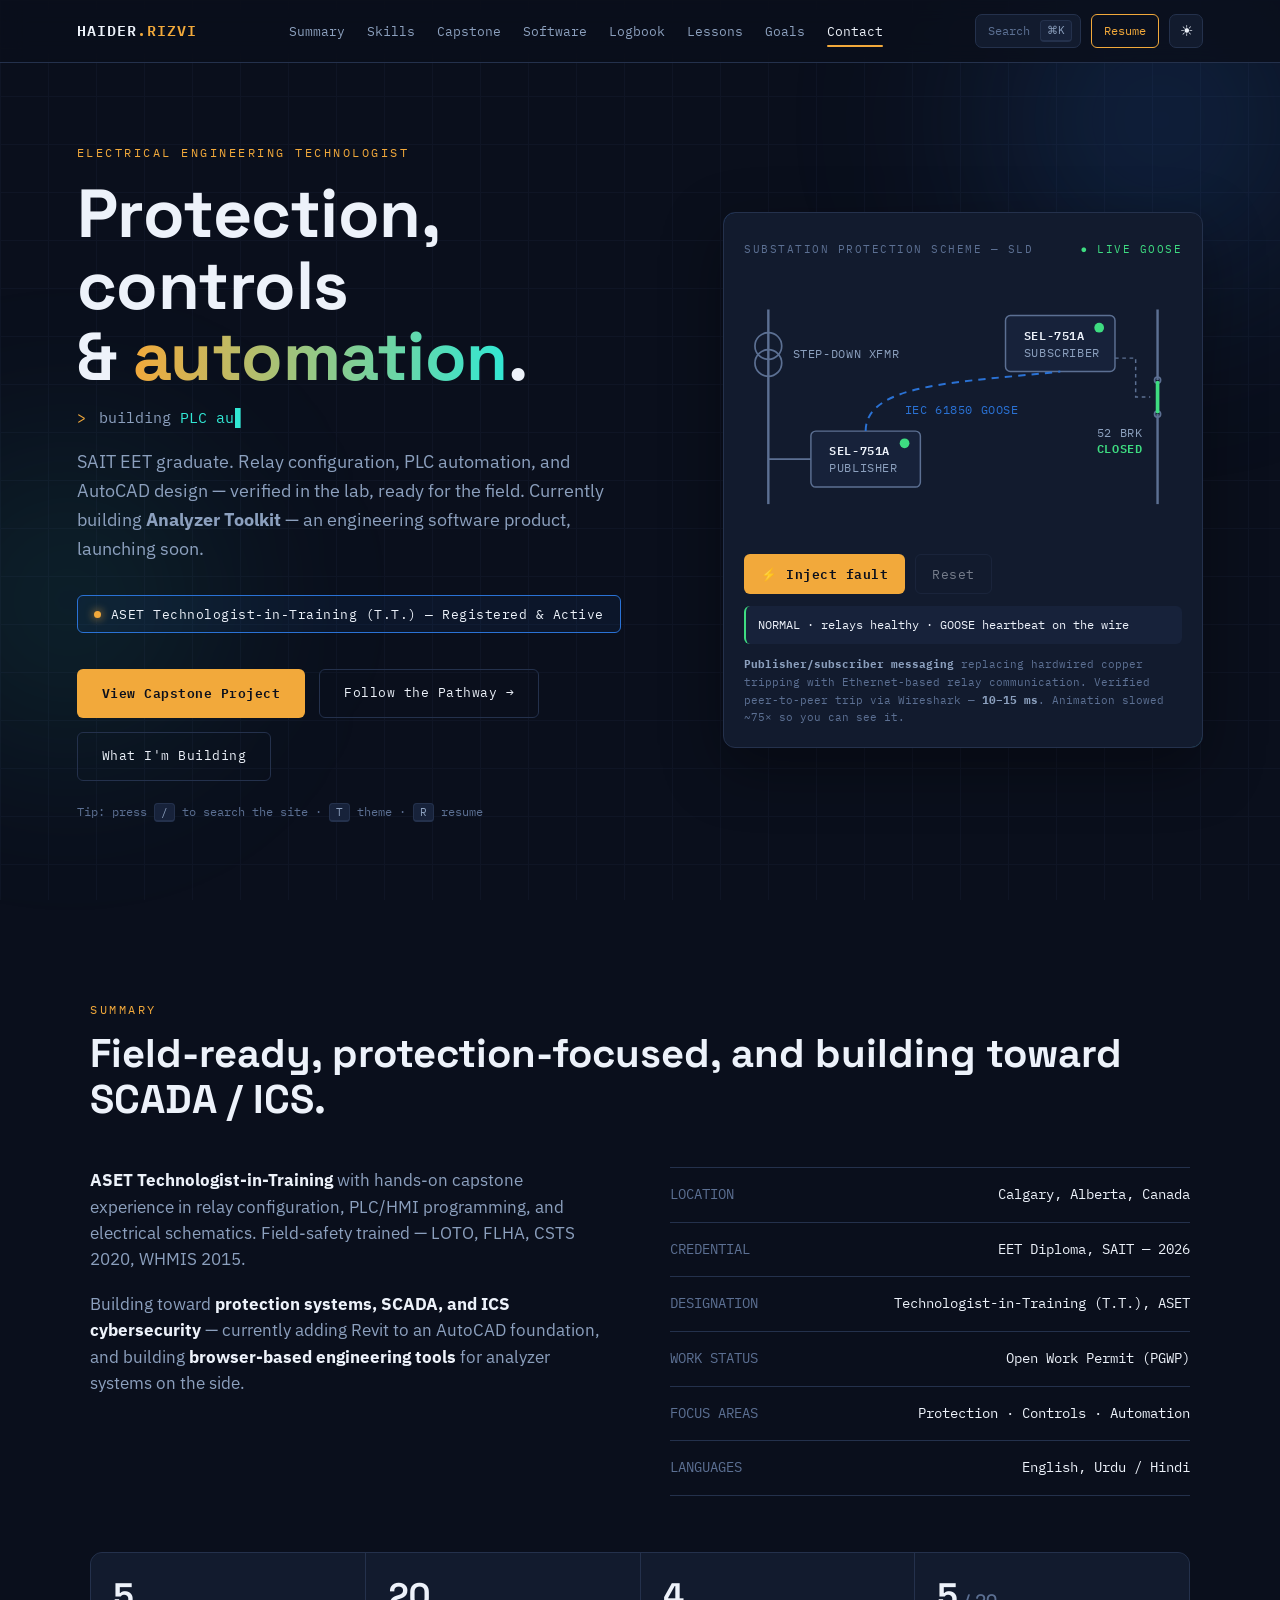
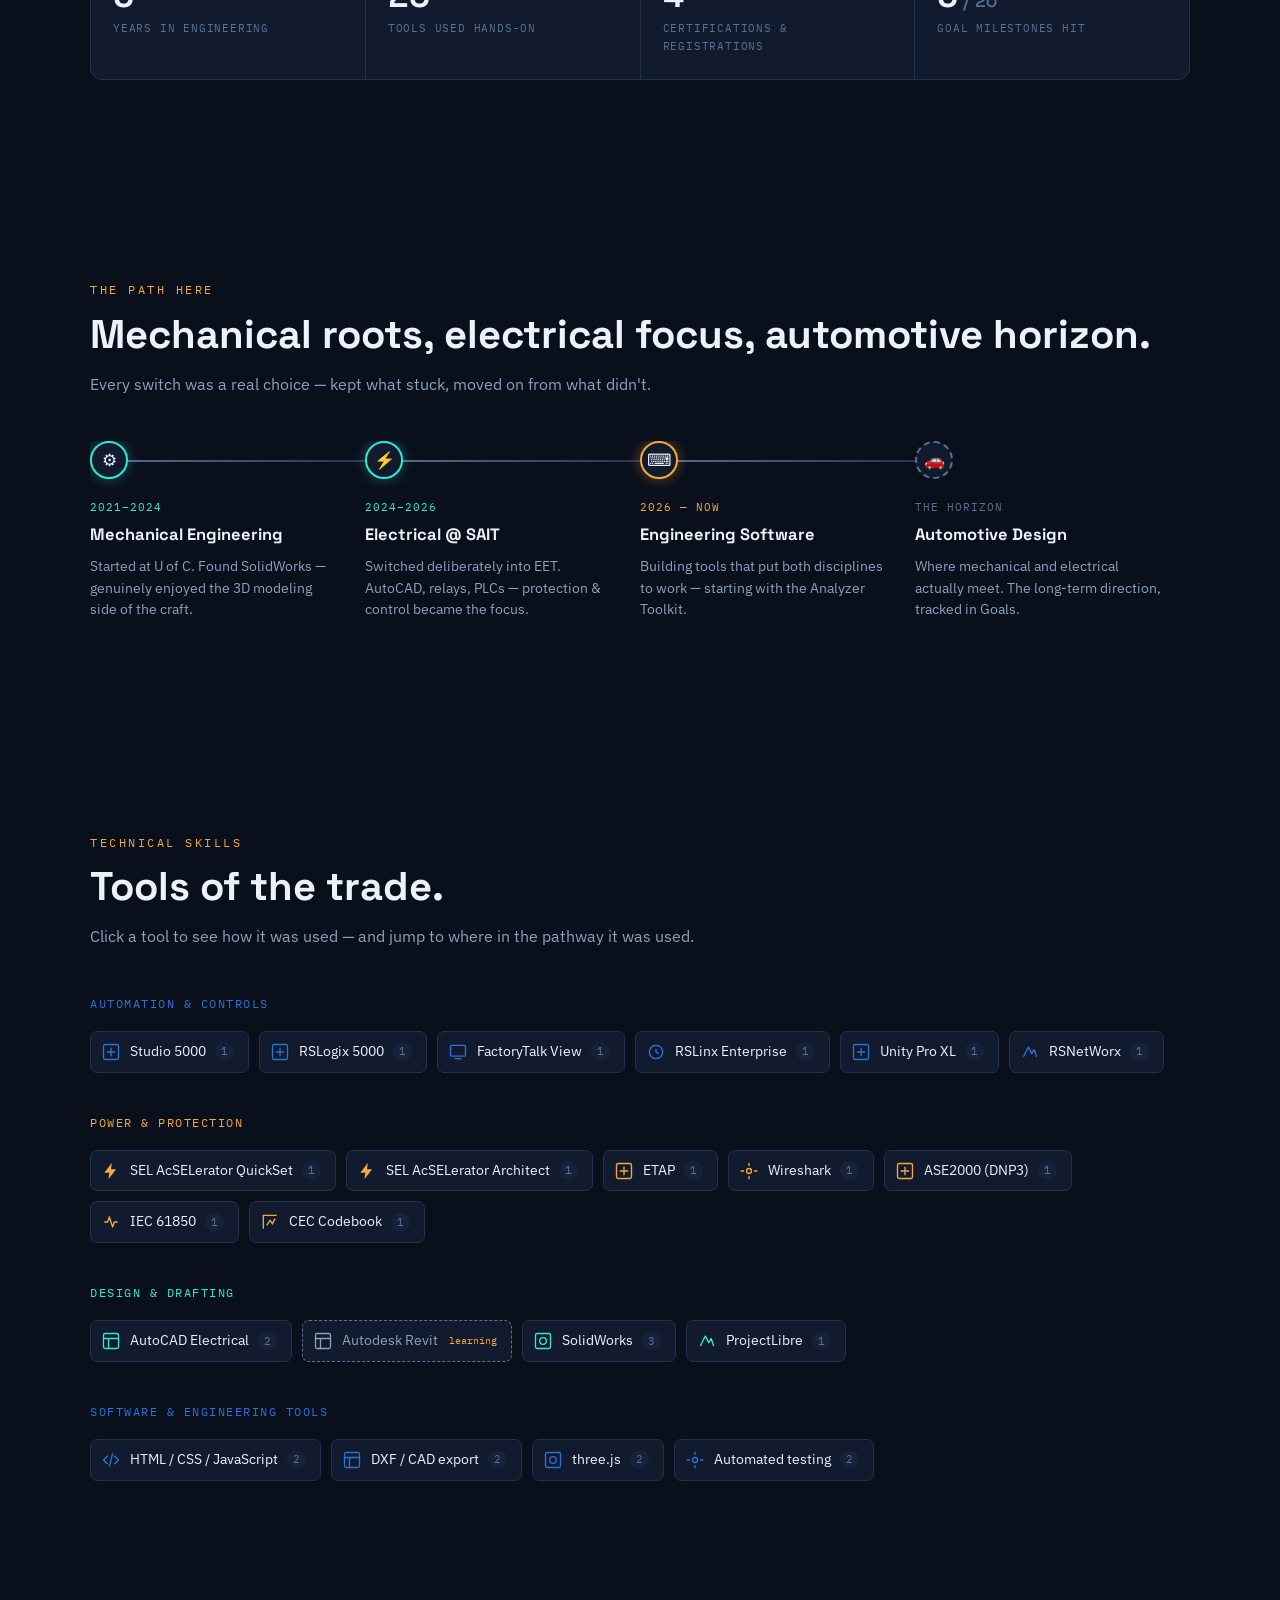
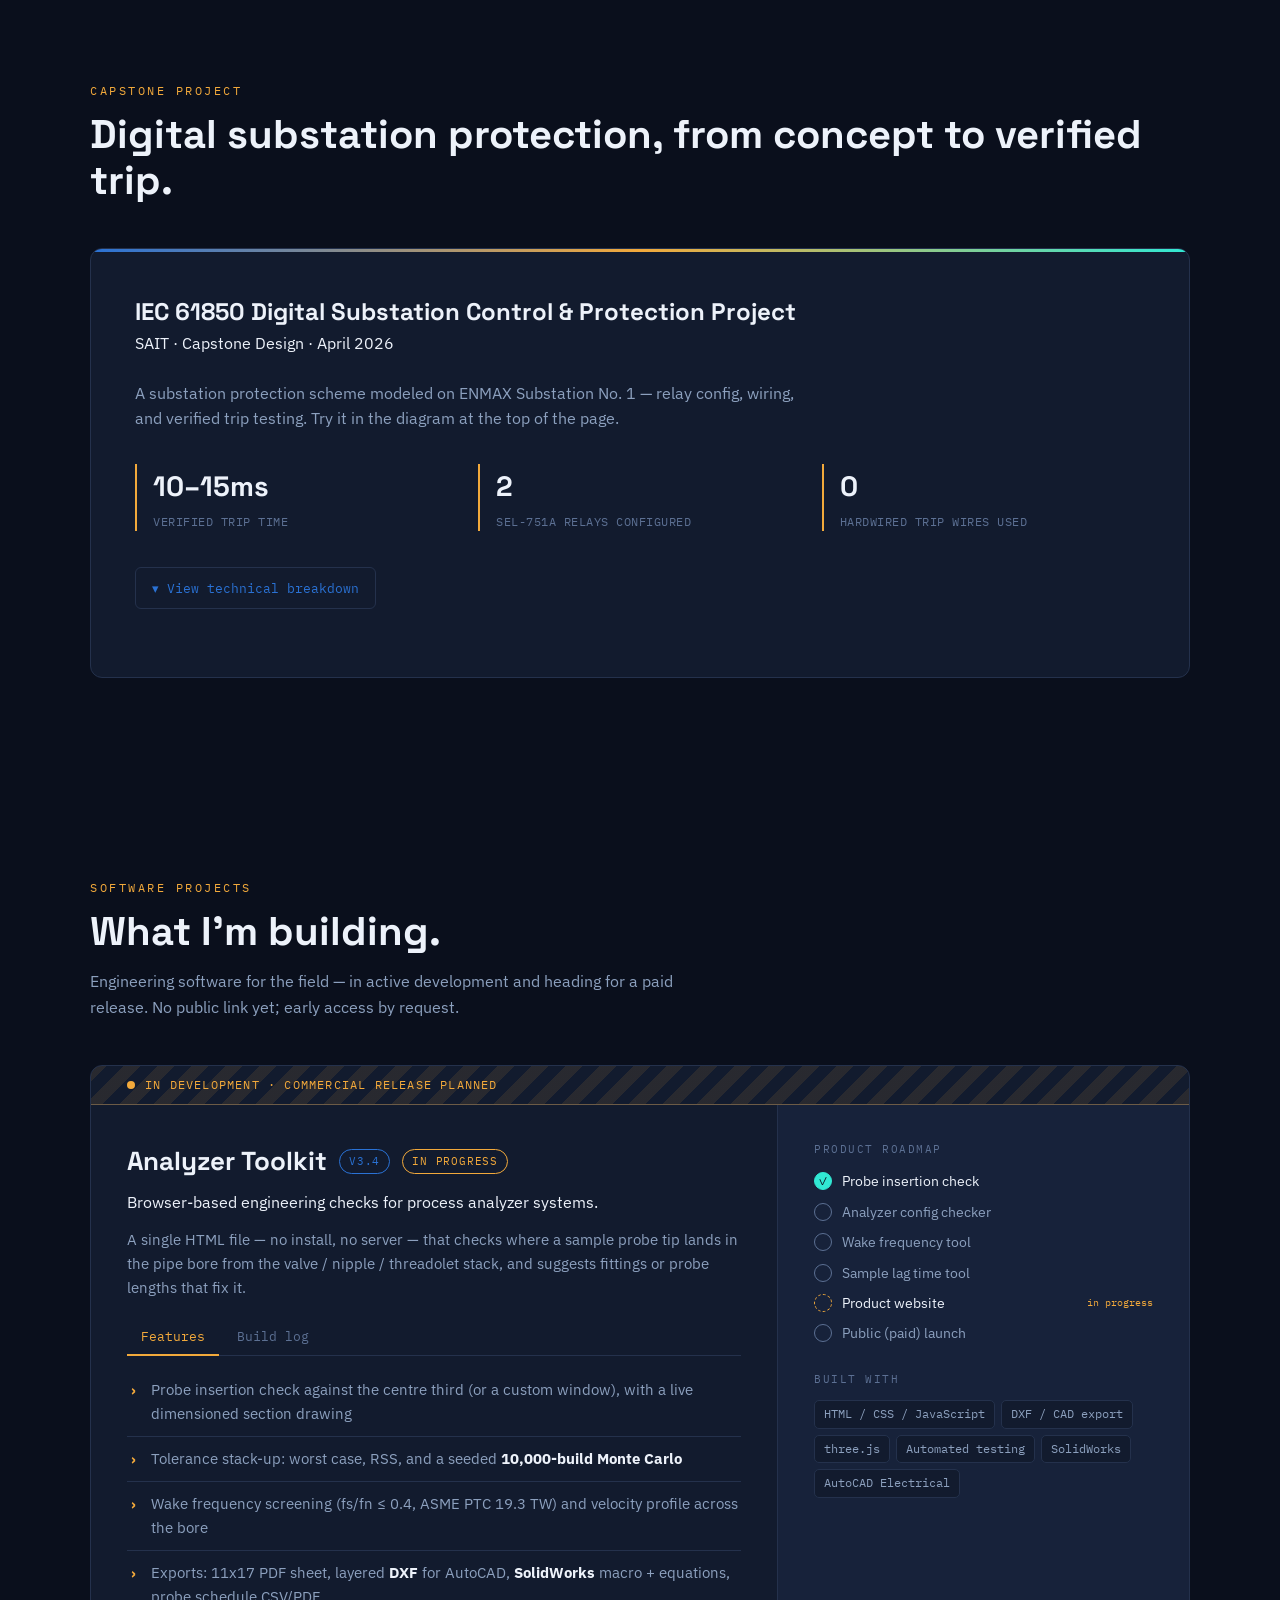
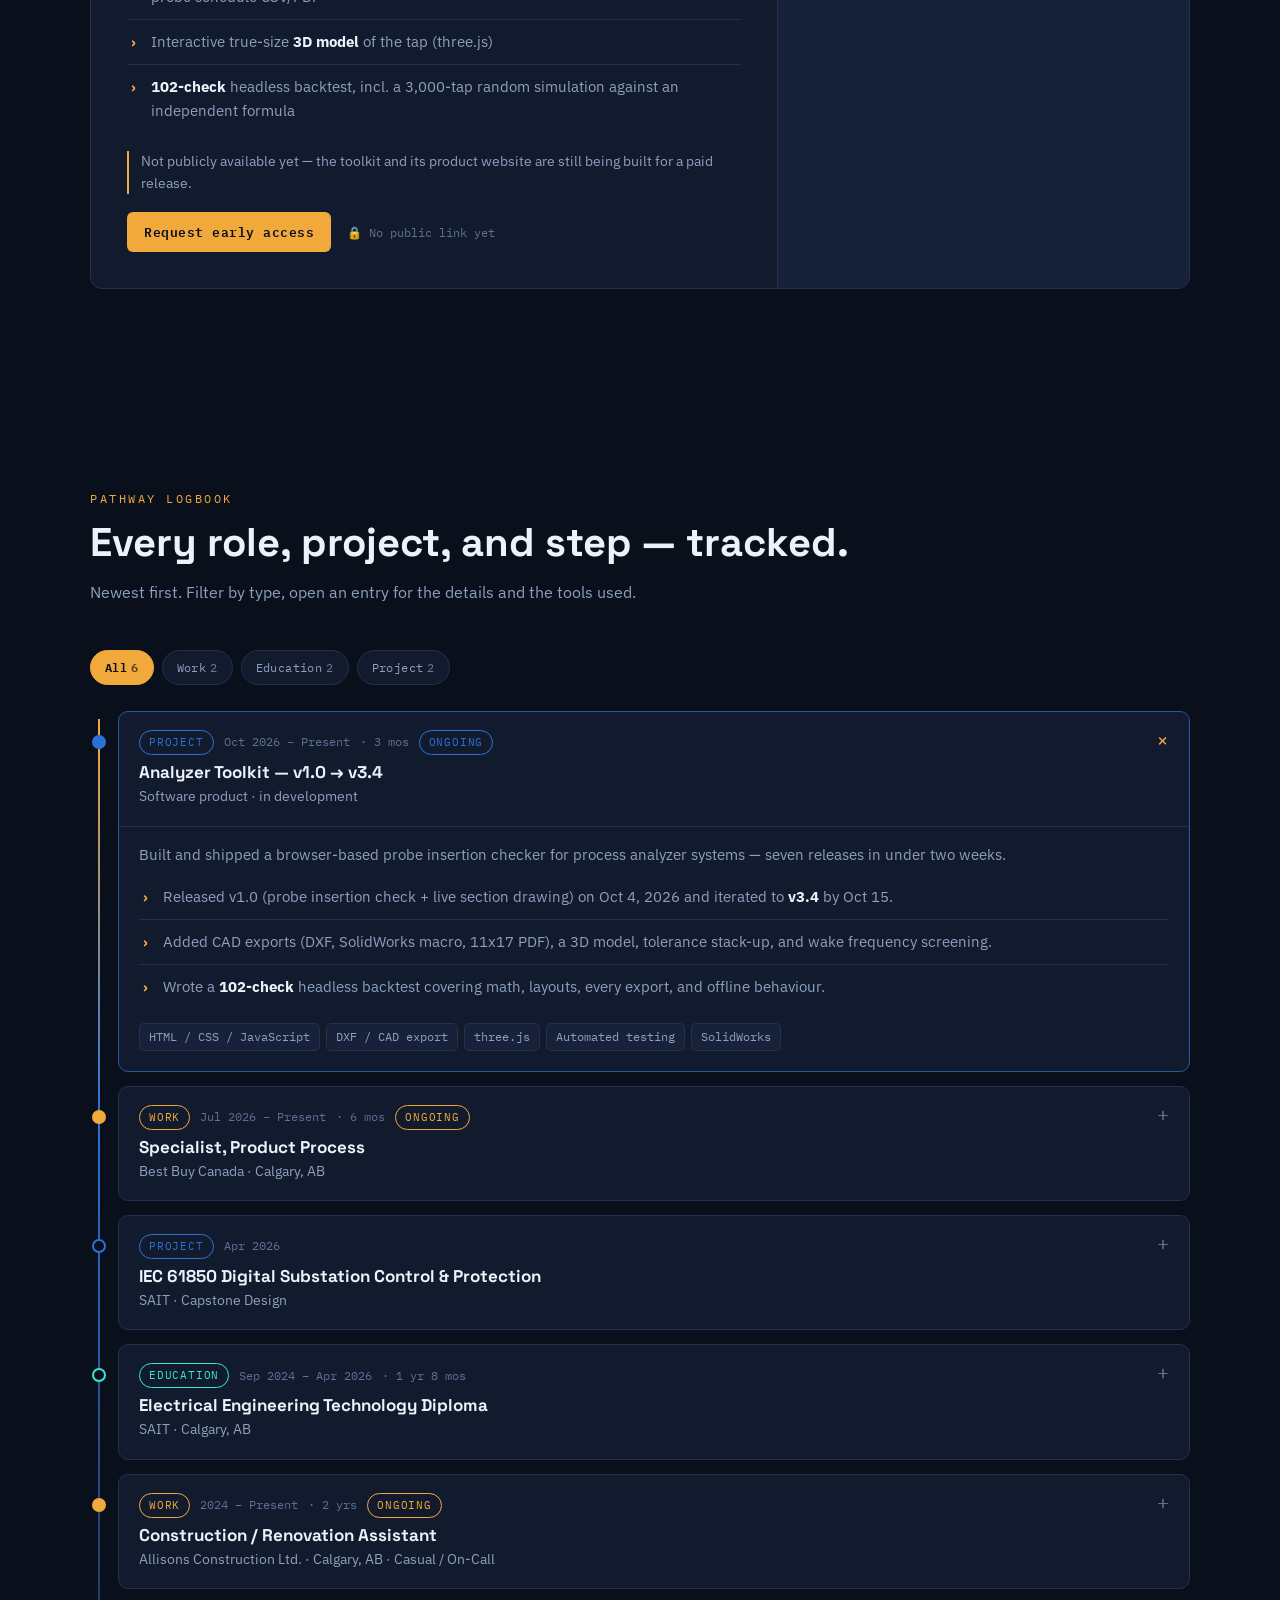
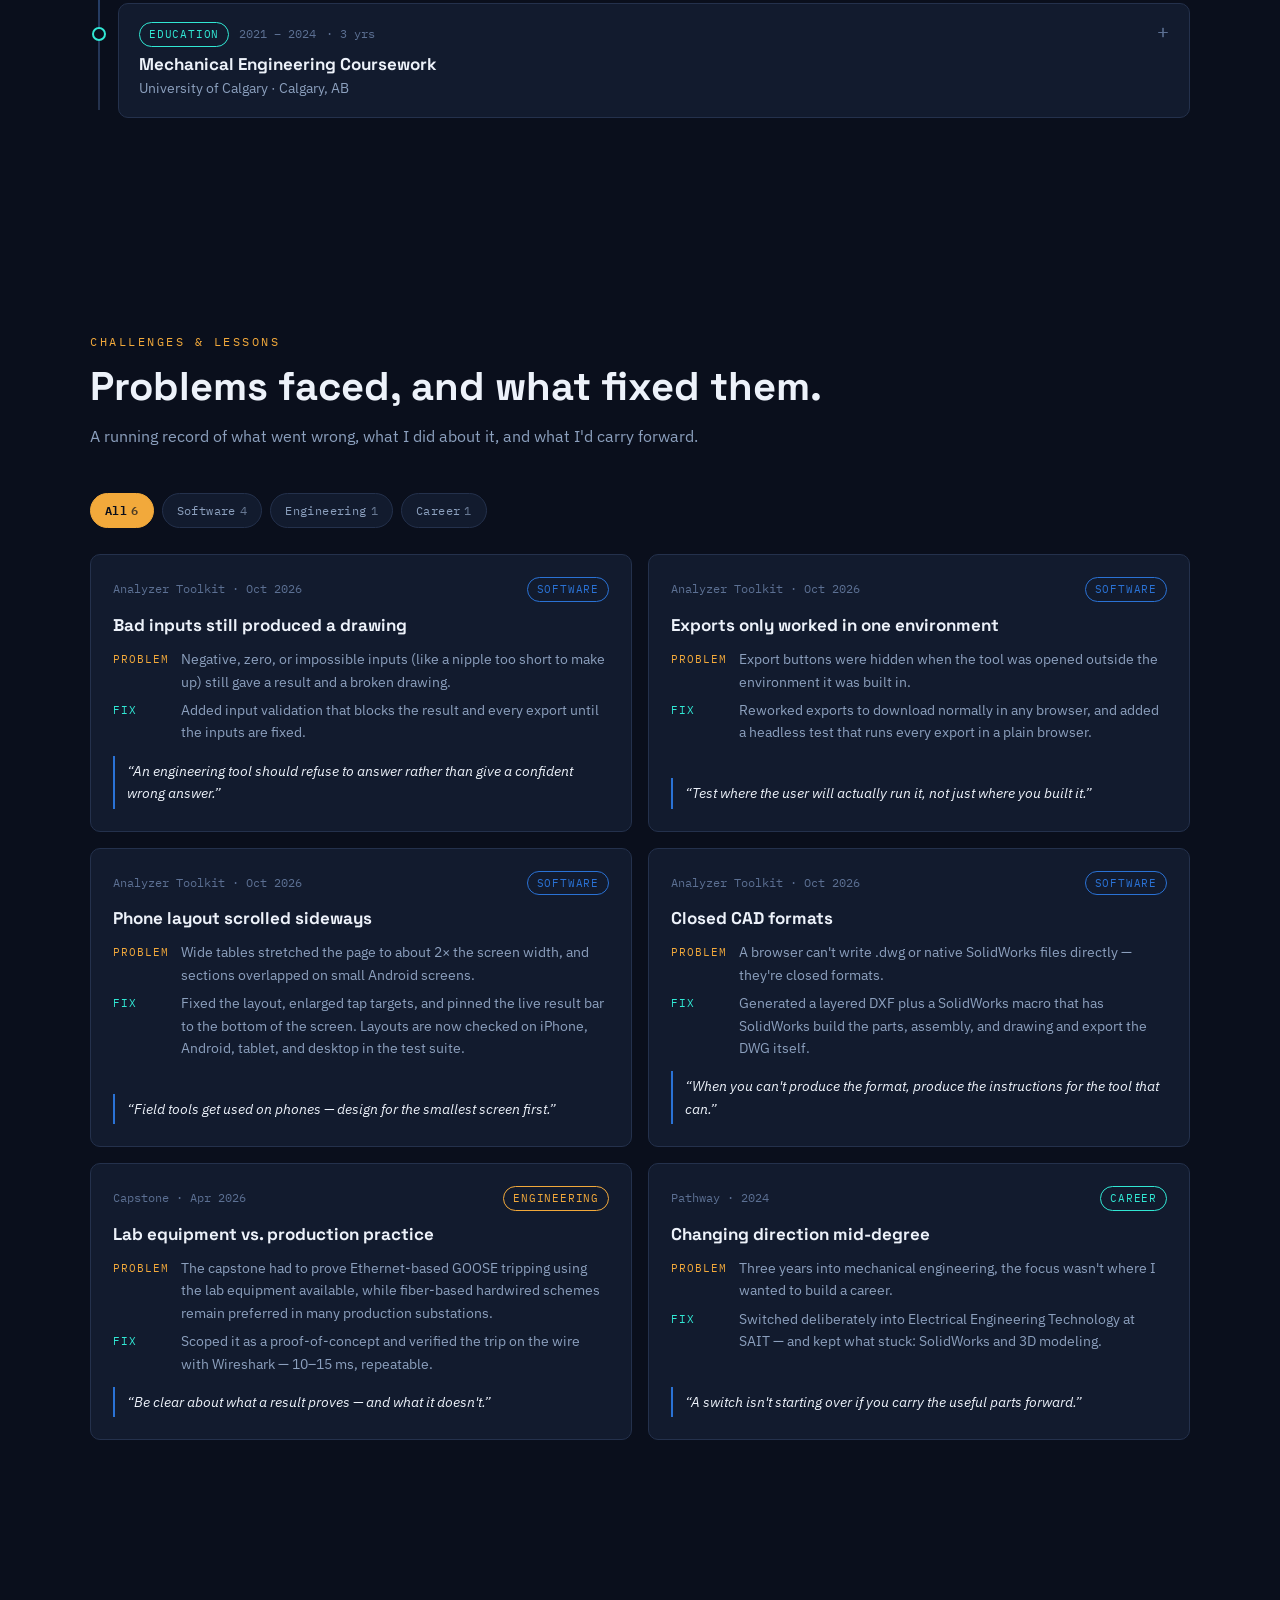
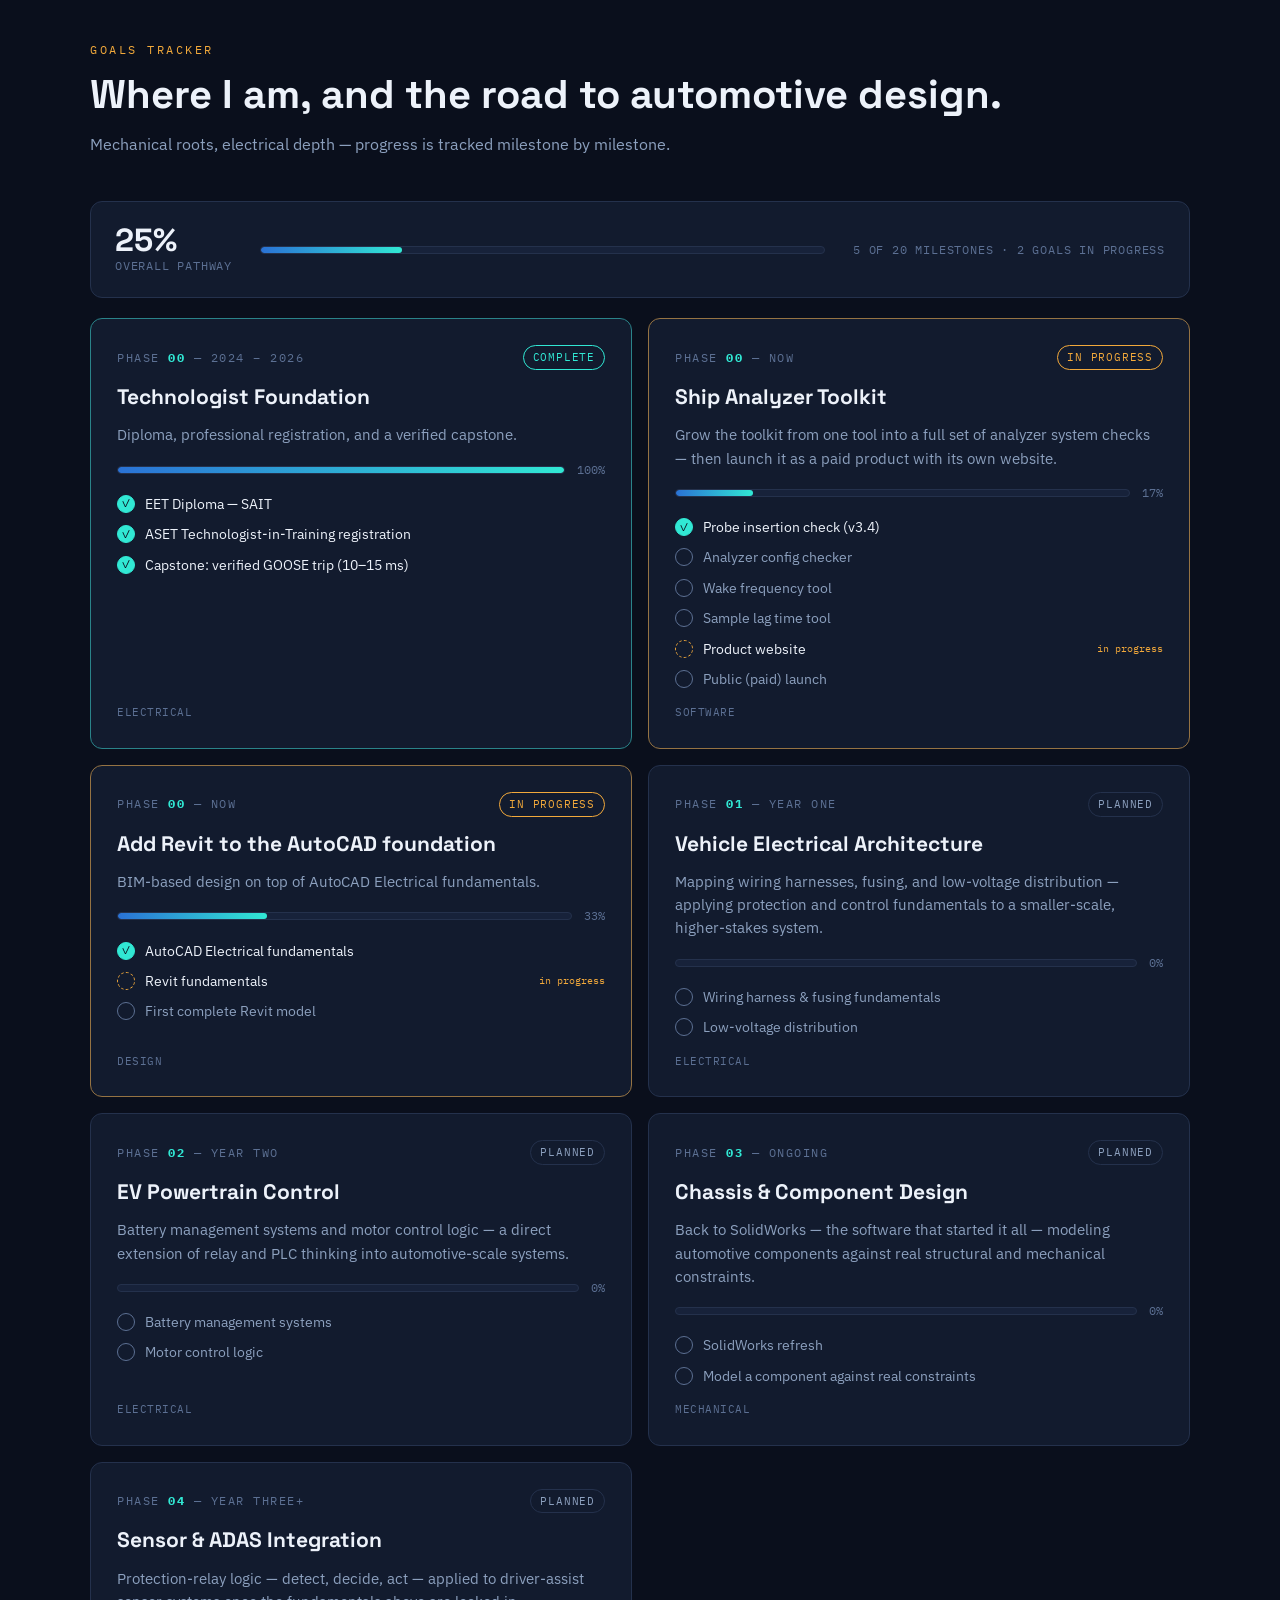
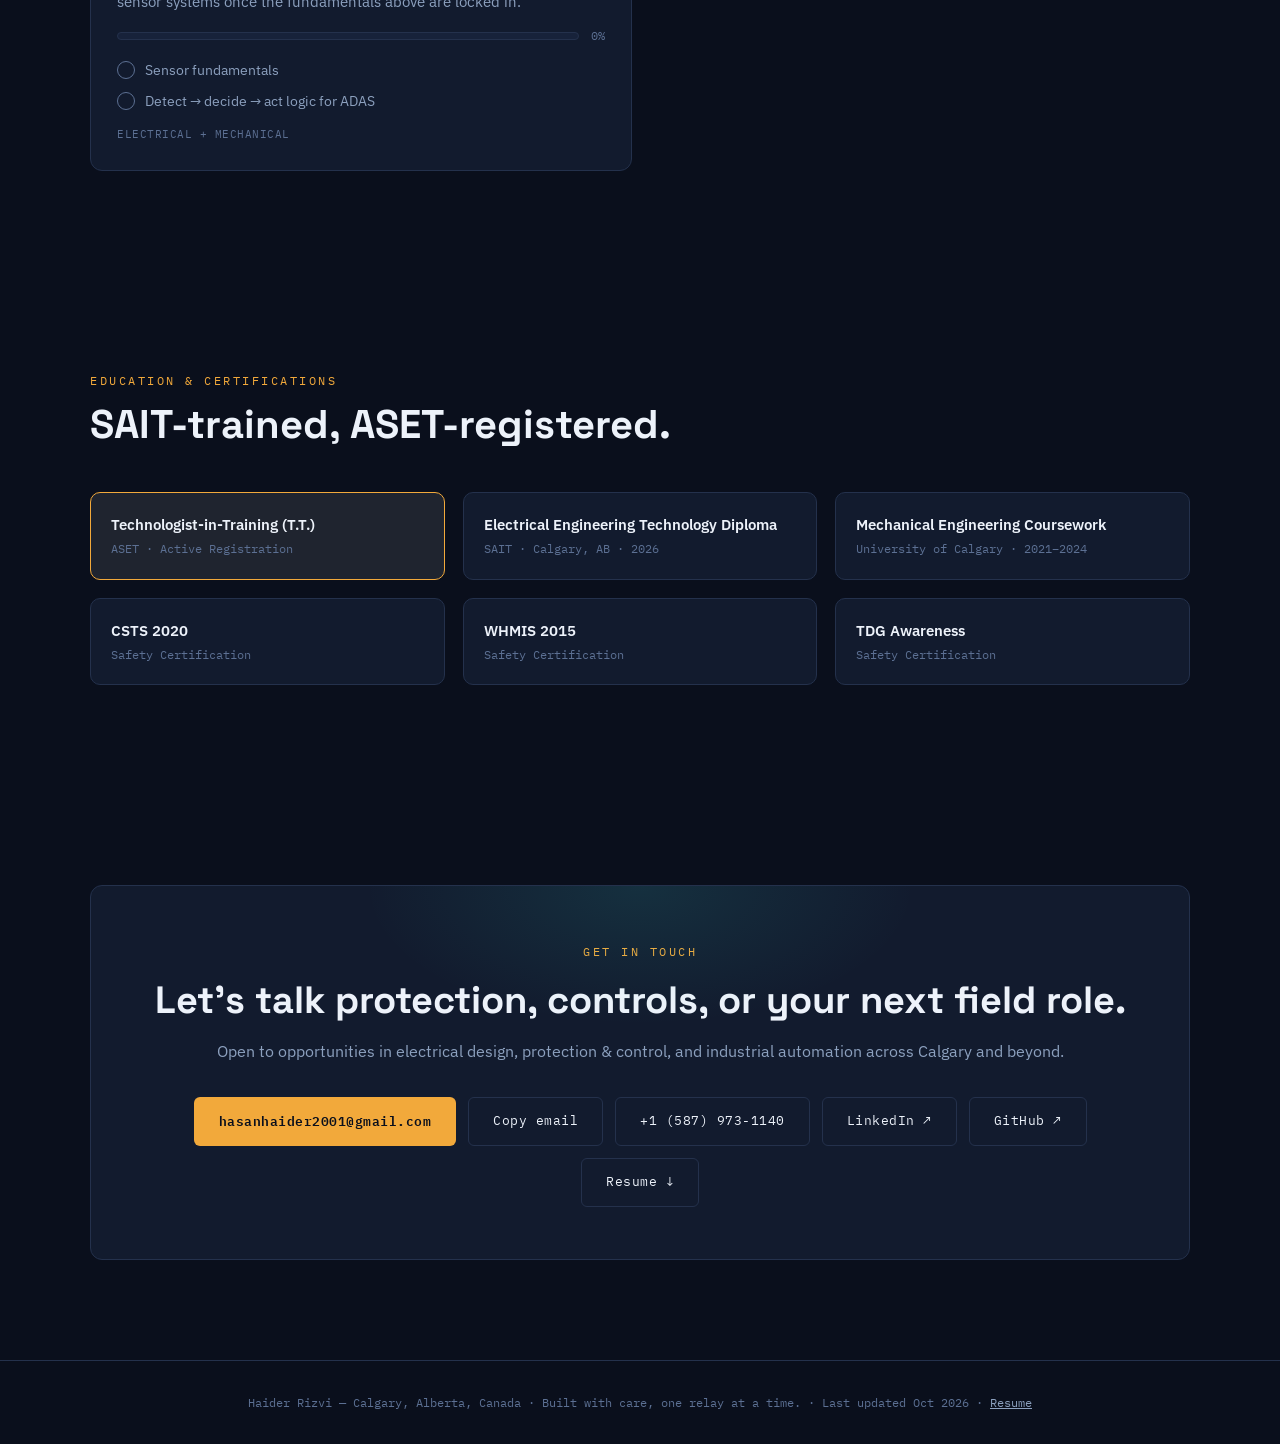
==== commit 7d2ac624: "Show Analyzer Toolkit as an unreleased paid product; add palette and richer markup - Analyzer Toolki" ====
--- a/index.html
+++ b/index.html
@@ -9,6 +9,45 @@
 <meta property="og:description" content="Protection, controls & automation. Portfolio, pathway logbook, and resume.">
 <meta property="og:type" content="website">
 <meta name="theme-color" content="#0A0F1C">
+<meta name="author" content="Haider Rizvi">
+<meta name="keywords" content="Electrical Engineering Technologist, ASET, Technologist-in-Training, protection and control, IEC 61850, PLC, SCADA, AutoCAD Electrical, Calgary, Analyzer Toolkit">
+<link rel="canonical" href="https://haider1243-tech.github.io/">
+<meta property="og:url" content="https://haider1243-tech.github.io/">
+<meta property="og:site_name" content="Haider Rizvi">
+<meta name="twitter:card" content="summary">
+<script type="application/ld+json">
+{
+  "@context": "https://schema.org",
+  "@graph": [
+    {
+      "@type": "Person",
+      "@id": "https://haider1243-tech.github.io/#person",
+      "name": "Haider Rizvi",
+      "jobTitle": "Electrical Engineering Technologist",
+      "url": "https://haider1243-tech.github.io/",
+      "email": "mailto:hasanhaider2001@gmail.com",
+      "address": { "@type": "PostalAddress", "addressLocality": "Calgary", "addressRegion": "AB", "addressCountry": "CA" },
+      "alumniOf": [
+        { "@type": "CollegeOrUniversity", "name": "Southern Alberta Institute of Technology (SAIT)" },
+        { "@type": "CollegeOrUniversity", "name": "University of Calgary" }
+      ],
+      "hasCredential": { "@type": "EducationalOccupationalCredential", "name": "Technologist-in-Training (T.T.)", "recognizedBy": { "@type": "Organization", "name": "ASET" } },
+      "knowsAbout": ["Protection relays", "IEC 61850 GOOSE", "PLC programming", "SCADA", "DNP3", "AutoCAD Electrical", "SolidWorks", "Process analyzer systems"],
+      "knowsLanguage": ["English", "Urdu", "Hindi"],
+      "sameAs": ["https://linkedin.com/in/haiderizvi", "https://github.com/haider1243-tech"]
+    },
+    {
+      "@type": "SoftwareApplication",
+      "name": "Analyzer Toolkit",
+      "applicationCategory": "EngineeringApplication",
+      "operatingSystem": "Web browser",
+      "softwareVersion": "3.4",
+      "description": "Browser-based engineering checks for process analyzer systems. In development; commercial release planned.",
+      "author": { "@id": "https://haider1243-tech.github.io/#person" }
+    }
+  ]
+}
+</script>
 <link rel="icon" href="data:image/svg+xml,%3Csvg xmlns='http://www.w3.org/2000/svg' viewBox='0 0 24 24'%3E%3Crect width='24' height='24' rx='5' fill='%230A0F1C'/%3E%3Cpath d='M13 3 5 14h6l-1 7 8-11h-6l1-7z' fill='%23F2A93B'/%3E%3C/svg%3E">
 <link rel="preconnect" href="https://fonts.googleapis.com">
 <link rel="preconnect" href="https://fonts.gstatic.com" crossorigin>
@@ -25,8 +64,9 @@
 <div class="glow-orb one" aria-hidden="true"></div>
 <div class="glow-orb two" aria-hidden="true"></div>
 
-<nav id="nav">
-  <a href="#top" class="nav-name">HAIDER<span>.RIZVI</span></a>
+<header class="site-header">
+<nav id="nav" aria-label="Primary">
+  <a href="#top" class="nav-name" aria-label="Haider Rizvi — back to top">HAIDER<span>.RIZVI</span></a>
   <div class="nav-links" id="navLinks">
     <a href="#about">Summary</a>
     <a href="#skills">Skills</a>
@@ -36,22 +76,26 @@
     <a href="#lessons">Lessons</a>
     <a href="#goals">Goals</a>
     <a href="#contact">Contact</a>
+    <a href="resume.html" class="mobile-only">Resume ↗</a>
   </div>
   <div class="nav-actions">
+    <button class="palette-btn" id="paletteBtn" type="button" aria-label="Open command palette" title="Search & jump (Ctrl/⌘ K)"><span>Search</span><kbd>⌘K</kbd></button>
     <a href="resume.html" class="nav-resume">Resume</a>
     <button class="icon-btn" id="themeToggle" type="button" aria-label="Switch to light theme">☀</button>
     <button class="icon-btn menu-btn" id="menuBtn" type="button" aria-label="Open menu" aria-expanded="false" aria-controls="navLinks">☰</button>
   </div>
   <div class="scroll-progress" id="scrollProgress" aria-hidden="true"></div>
 </nav>
+</header>
 
 <!-- HERO -->
-<section class="hero" id="top">
+<section class="hero" id="top" aria-labelledby="hero-title">
   <div class="hero-grid">
     <div>
       <span class="eyebrow">Electrical Engineering Technologist</span>
-      <h1 style="margin-top:14px;">Protection, controls<br>&amp; <span class="accent">automation</span>.</h1>
-      <p class="lede">SAIT EET graduate. Relay configuration, PLC automation, and AutoCAD design — verified in the lab, ready for the field. I also build browser-based engineering tools.</p>
+      <h1 id="hero-title" style="margin-top:14px;">Protection, controls<br>&amp; <span class="accent">automation</span>.</h1>
+      <p class="typer-line" aria-hidden="true"><span class="prompt">&gt;</span> building <span id="typer" class="typer"></span><span class="caret">▋</span></p>
+      <p class="lede">SAIT EET graduate. Relay configuration, PLC automation, and AutoCAD design — verified in the lab, ready for the field. Currently building <b>Analyzer Toolkit</b> — an engineering software product, launching soon.</p>
 
       <div class="tt-badge">
         <span class="dot"></span> ASET Technologist-in-Training (T.T.) — Registered &amp; Active
@@ -60,8 +104,9 @@
       <div class="hero-ctas">
         <a href="#capstone" class="btn btn-primary">View Capstone Project</a>
         <a href="#logbook" class="btn btn-outline">Follow the Pathway →</a>
-        <a href="resume.html" class="btn btn-outline">Resume</a>
-      </div>
+        <a href="#software" class="btn btn-outline">What I'm Building</a>
+      </div>
+      <p class="kbd-hint">Tip: press <kbd>/</kbd> to search the site · <kbd>T</kbd> theme · <kbd>R</kbd> resume</p>
     </div>
 
     <div class="sld-wrap">
@@ -115,11 +160,11 @@
 
 <main>
 <!-- ABOUT -->
-<section id="about">
+<section id="about" aria-labelledby="about-title">
   <div class="section-inner">
     <div class="section-head reveal">
       <span class="eyebrow">Summary</span>
-      <h2>Field-ready, protection-focused, and building toward SCADA / ICS.</h2>
+      <h2 id="about-title">Field-ready, protection-focused, and building toward SCADA / ICS.</h2>
     </div>
     <div class="about-grid">
       <div class="about-text reveal">
@@ -133,11 +178,11 @@
 </section>
 
 <!-- JOURNEY -->
-<section id="journey">
+<section id="journey" aria-labelledby="journey-title">
   <div class="section-inner">
     <div class="section-head reveal">
       <span class="eyebrow">The Path Here</span>
-      <h2>Mechanical roots, electrical focus, automotive horizon.</h2>
+      <h2 id="journey-title">Mechanical roots, electrical focus, automotive horizon.</h2>
       <p>Every switch was a real choice — kept what stuck, moved on from what didn't.</p>
     </div>
 
@@ -174,11 +219,11 @@
 </section>
 
 <!-- SKILLS -->
-<section id="skills">
+<section id="skills" aria-labelledby="skills-title">
   <div class="section-inner">
     <div class="section-head reveal">
       <span class="eyebrow">Technical Skills</span>
-      <h2>Tools of the trade.</h2>
+      <h2 id="skills-title">Tools of the trade.</h2>
       <p>Click a tool to see how it was used — and jump to where in the pathway it was used.</p>
     </div>
     <div class="skills-groups" id="skillsGroups"></div>
@@ -186,18 +231,18 @@
 </section>
 
 <!-- CAPSTONE -->
-<section id="capstone">
+<section id="capstone" aria-labelledby="capstone-title">
   <div class="section-inner">
     <div class="section-head reveal">
       <span class="eyebrow">Capstone Project</span>
-      <h2>Digital substation protection, from concept to verified trip.</h2>
-    </div>
-
-    <div class="capstone-card reveal">
+      <h2 id="capstone-title">Digital substation protection, from concept to verified trip.</h2>
+    </div>
+
+    <article class="capstone-card reveal">
       <div class="capstone-top">
         <div>
           <h3>IEC 61850 Digital Substation Control &amp; Protection Project</h3>
-          <div class="tl-meta">SAIT · Capstone Design · April 2026</div>
+          <div class="tl-meta">SAIT · Capstone Design · <time datetime="2026-04">April 2026</time></div>
         </div>
       </div>
 
@@ -215,28 +260,28 @@
       <div class="capstone-hidden" id="capstoneBody">
         <ul class="capstone-list" id="capstoneList"></ul>
       </div>
-    </div>
+    </article>
   </div>
 </section>
 
 <!-- SOFTWARE -->
-<section id="software">
+<section id="software" aria-labelledby="software-title">
   <div class="section-inner">
     <div class="section-head reveal">
       <span class="eyebrow">Software Projects</span>
-      <h2>Engineering tools I build.</h2>
-      <p>Where the electrical and mechanical background turns into software people can use in the field.</p>
+      <h2 id="software-title">What I'm building.</h2>
+      <p>Engineering software for the field — in active development and heading for a paid release. No public link yet; early access by request.</p>
     </div>
     <div id="softwareList"></div>
   </div>
 </section>
 
 <!-- LOGBOOK -->
-<section id="logbook">
+<section id="logbook" aria-labelledby="logbook-title">
   <div class="section-inner">
     <div class="section-head reveal">
       <span class="eyebrow">Pathway Logbook</span>
-      <h2>Every role, project, and step — tracked.</h2>
+      <h2 id="logbook-title">Every role, project, and step — tracked.</h2>
       <p>Newest first. Filter by type, open an entry for the details and the tools used.</p>
     </div>
     <div class="filter-row reveal" id="logFilters" role="toolbar" aria-label="Filter logbook"></div>
@@ -245,11 +290,11 @@
 </section>
 
 <!-- LESSONS -->
-<section id="lessons">
+<section id="lessons" aria-labelledby="lessons-title">
   <div class="section-inner">
     <div class="section-head reveal">
       <span class="eyebrow">Challenges &amp; Lessons</span>
-      <h2>Problems faced, and what fixed them.</h2>
+      <h2 id="lessons-title">Problems faced, and what fixed them.</h2>
       <p>A running record of what went wrong, what I did about it, and what I'd carry forward.</p>
     </div>
     <div class="filter-row reveal" id="lessonFilters" role="toolbar" aria-label="Filter lessons"></div>
@@ -258,11 +303,11 @@
 </section>
 
 <!-- GOALS -->
-<section id="goals">
+<section id="goals" aria-labelledby="goals-title">
   <div class="section-inner">
     <div class="section-head reveal">
       <span class="eyebrow">Goals Tracker</span>
-      <h2>Where I am, and the road to automotive design.</h2>
+      <h2 id="goals-title">Where I am, and the road to automotive design.</h2>
       <p>Mechanical roots, electrical depth — progress is tracked milestone by milestone.</p>
     </div>
     <div class="goal-overall reveal" id="goalOverall"></div>
@@ -271,22 +316,22 @@
 </section>
 
 <!-- EDUCATION -->
-<section id="education">
+<section id="education" aria-labelledby="education-title">
   <div class="section-inner">
     <div class="section-head reveal">
       <span class="eyebrow">Education &amp; Certifications</span>
-      <h2>SAIT-trained, ASET-registered.</h2>
+      <h2 id="education-title">SAIT-trained, ASET-registered.</h2>
     </div>
     <div class="cert-grid reveal" id="certGrid"></div>
   </div>
 </section>
 
 <!-- CONTACT -->
-<section id="contact">
+<section id="contact" aria-labelledby="contact-title">
   <div class="section-inner">
     <div class="contact-card reveal">
       <span class="eyebrow">Get In Touch</span>
-      <h2 style="margin-top:14px;">Let's talk protection, controls, or your next field role.</h2>
+      <h2 id="contact-title" style="margin-top:14px;">Let's talk protection, controls, or your next field role.</h2>
       <p>Open to opportunities in electrical design, protection &amp; control, and industrial automation across Calgary and beyond.</p>
       <div class="contact-links" id="contactLinks"></div>
     </div>
@@ -294,7 +339,15 @@
 </section>
 </main>
 
-<footer id="footer">Haider Rizvi — Calgary, Alberta, Canada · Built with care, one relay at a time.</footer>
+<footer id="footer" role="contentinfo">Haider Rizvi — Calgary, Alberta, Canada · Built with care, one relay at a time.</footer>
+
+<dialog class="palette" id="palette" aria-label="Command palette">
+  <div class="palette-box">
+    <input id="paletteInput" type="text" placeholder="Jump to a section, skill, project… or run a demo" autocomplete="off" spellcheck="false" role="combobox" aria-expanded="true" aria-controls="paletteList">
+    <ul id="paletteList" role="listbox"></ul>
+    <div class="palette-foot"><span><kbd>↑</kbd><kbd>↓</kbd> move</span><span><kbd>Enter</kbd> go</span><span><kbd>Esc</kbd> close</span></div>
+  </div>
+</dialog>
 
 <div class="toast" id="toast" role="status" aria-live="polite"></div>
 
--- a/assets/style.css
+++ b/assets/style.css
@@ -473,3 +473,78 @@
   .reveal{opacity:1; transform:none;}
   .goose-line{animation:none;}
 }
+
+/* ---------- KEYBOARD / PALETTE ---------- */
+kbd{font-family:'IBM Plex Mono', monospace; font-size:10.5px; padding:1px 6px; border-radius:4px; border:1px solid var(--line); border-bottom-width:2px; background:var(--surface-2); color:var(--muted);}
+.palette-btn{
+  display:inline-flex; align-items:center; gap:10px; height:34px; padding:0 8px 0 12px; cursor:pointer;
+  background:var(--surface); border:1px solid var(--line); border-radius:7px; color:var(--muted-2);
+  font-family:'IBM Plex Mono', monospace; font-size:12px; transition:border-color .2s, color .2s;
+}
+.palette-btn:hover{border-color:var(--cyan); color:var(--text);}
+@media (max-width:600px){ .palette-btn span, .palette-btn kbd{display:none;} .palette-btn{padding:0; width:34px; justify-content:center;} .palette-btn::before{content:"⌕"; font-size:17px;} .nav-resume{display:none;} }
+.kbd-hint{margin-top:22px; font-family:'IBM Plex Mono', monospace; font-size:11.5px; color:var(--muted-2);}
+@media (hover:none){ .kbd-hint{display:none;} }
+
+.palette{
+  margin:12vh auto auto; width:min(620px, calc(100% - 32px)); padding:0; border:1px solid var(--line); border-radius:12px;
+  background:var(--surface); color:var(--text); box-shadow:0 30px 80px rgba(0,0,0,.45);
+}
+.palette::backdrop{background:rgba(5,8,16,.55); backdrop-filter:blur(3px);}
+.palette[open]{animation:fadein .18s ease;}
+.palette input{
+  width:100%; padding:18px 20px; background:transparent; border:none; border-bottom:1px solid var(--line);
+  color:var(--text); font:15px 'IBM Plex Sans', sans-serif; outline:none;
+}
+.palette ul{list-style:none; max-height:50vh; overflow:auto; padding:6px;}
+.palette li{display:flex; justify-content:space-between; align-items:center; gap:12px; padding:10px 14px; border-radius:7px; cursor:pointer; font-size:14px; color:var(--muted);}
+.palette li[aria-selected="true"], .palette li:hover{background:var(--surface-2); color:var(--text);}
+.palette li[aria-selected="true"]{box-shadow:inset 2px 0 0 var(--amber);}
+.palette li.pal-empty{cursor:default; color:var(--muted-2);}
+.palette-foot{display:flex; gap:16px; padding:10px 16px; border-top:1px solid var(--line); font-size:11.5px; color:var(--muted-2); font-family:'IBM Plex Mono', monospace;}
+.palette-foot kbd{margin-right:3px;}
+
+/* ---------- HERO TYPEWRITER ---------- */
+.typer-line{font-family:'IBM Plex Mono', monospace; font-size:15px; color:var(--muted); margin:-4px 0 18px; min-height:24px;}
+.typer-line .prompt{color:var(--amber); margin-right:4px;}
+.typer{color:var(--cyan);}
+.caret{color:var(--cyan); animation:blink 1s steps(1) infinite; margin-left:1px;}
+@keyframes blink{50%{opacity:0;}}
+
+/* ---------- CURSOR SPOTLIGHT ---------- */
+.spot{position:relative; isolation:isolate;}
+.spot::after{
+  content:""; position:absolute; inset:0; border-radius:inherit; pointer-events:none; z-index:-1; opacity:0; transition:opacity .25s;
+  background:radial-gradient(360px circle at var(--mx, 50%) var(--my, 50%), color-mix(in srgb, var(--cyan) 9%, transparent), transparent 60%);
+}
+.spot:hover::after{opacity:1;}
+
+/* ---------- SOFTWARE: in-development product ---------- */
+.sw-banner{
+  grid-column:1 / -1; display:flex; align-items:center; gap:10px; padding:10px 36px;
+  font-family:'IBM Plex Mono', monospace; font-size:11.5px; letter-spacing:1.2px; text-transform:uppercase; color:var(--amber);
+  background:repeating-linear-gradient(-45deg, color-mix(in srgb, var(--amber) 10%, transparent) 0 12px, transparent 12px 24px);
+  border-bottom:1px solid color-mix(in srgb, var(--amber) 35%, var(--line));
+}
+@media (max-width:600px){ .sw-banner{padding:10px 20px; letter-spacing:.6px;} }
+.sw-banner-dot{width:8px; height:8px; border-radius:50%; background:var(--amber); animation:pulse-dot 1.6s ease-in-out infinite; flex-shrink:0;}
+@keyframes pulse-dot{50%{opacity:.3;}}
+.sw-tabs{display:flex; gap:4px; border-bottom:1px solid var(--line); margin-bottom:12px;}
+.sw-tab{background:none; border:none; border-bottom:2px solid transparent; padding:8px 14px; cursor:pointer; font-family:'IBM Plex Mono', monospace; font-size:12.5px; color:var(--muted-2); margin-bottom:-1px;}
+.sw-tab:hover{color:var(--text);}
+.sw-tab[aria-selected="true"]{color:var(--amber); border-bottom-color:var(--amber);}
+.term{border:1px solid var(--line); border-radius:8px; overflow:hidden; background:#070B14;}
+.term-bar{display:flex; align-items:center; gap:6px; padding:8px 12px; background:#0F1626; border-bottom:1px solid #1C2740; font-family:'IBM Plex Mono', monospace; font-size:11px; color:#5C7093;}
+.term-bar i{width:9px; height:9px; border-radius:50%; background:#24314C;}
+.term-bar i:nth-child(1){background:#FF5F56;} .term-bar i:nth-child(2){background:#FFBD2E;} .term-bar i:nth-child(3){background:#27C93F;}
+.term-bar span{margin-left:8px; flex:1; overflow:hidden; text-overflow:ellipsis; white-space:nowrap;}
+.term-replay{background:none; border:1px solid #24314C; color:#8CA0BE; border-radius:5px; padding:2px 8px; cursor:pointer; font-size:11px;}
+.term-replay:hover{color:#31E8D4; border-color:#31E8D4;}
+.term-body{margin:0; padding:14px 16px; min-height:196px; max-height:260px; overflow:auto; font:12px/1.75 'IBM Plex Mono', monospace; color:#B8C6DC; white-space:pre-wrap;}
+.t-v{color:#F2A93B;} .t-d{color:#5C7093;} .t-ok{color:#3EDC81;}
+.t-cursor{color:#31E8D4; animation:blink 1s steps(1) infinite;}
+.sw-note{margin-top:18px; font-size:13.5px; color:var(--muted); border-left:2px solid var(--amber); padding-left:12px;}
+.sw-access{display:flex; flex-wrap:wrap; align-items:center; gap:12px 16px; margin-top:18px;}
+.sw-lock{font-family:'IBM Plex Mono', monospace; font-size:12px; color:var(--muted-2);}
+.nav-links .mobile-only{display:none;}
+@media (max-width:600px){ .nav-links .mobile-only{display:block; color:var(--amber);} }
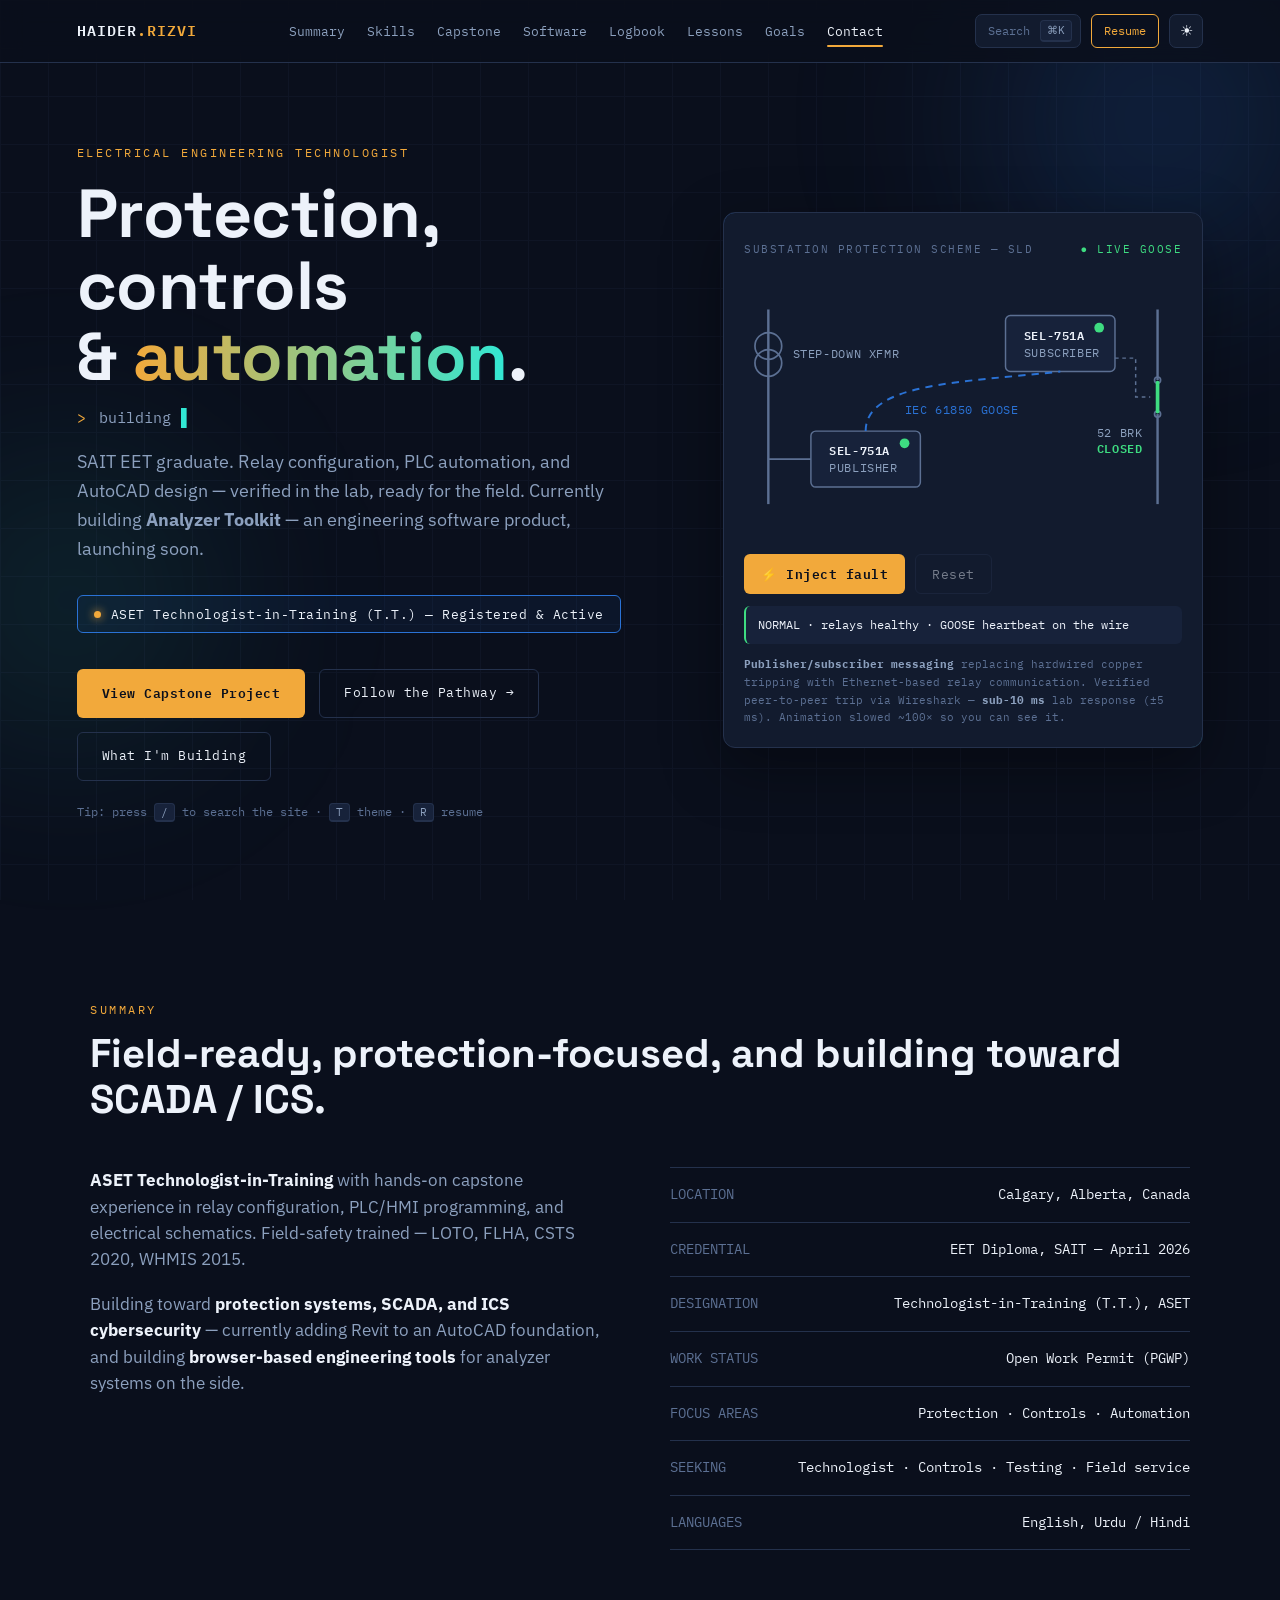
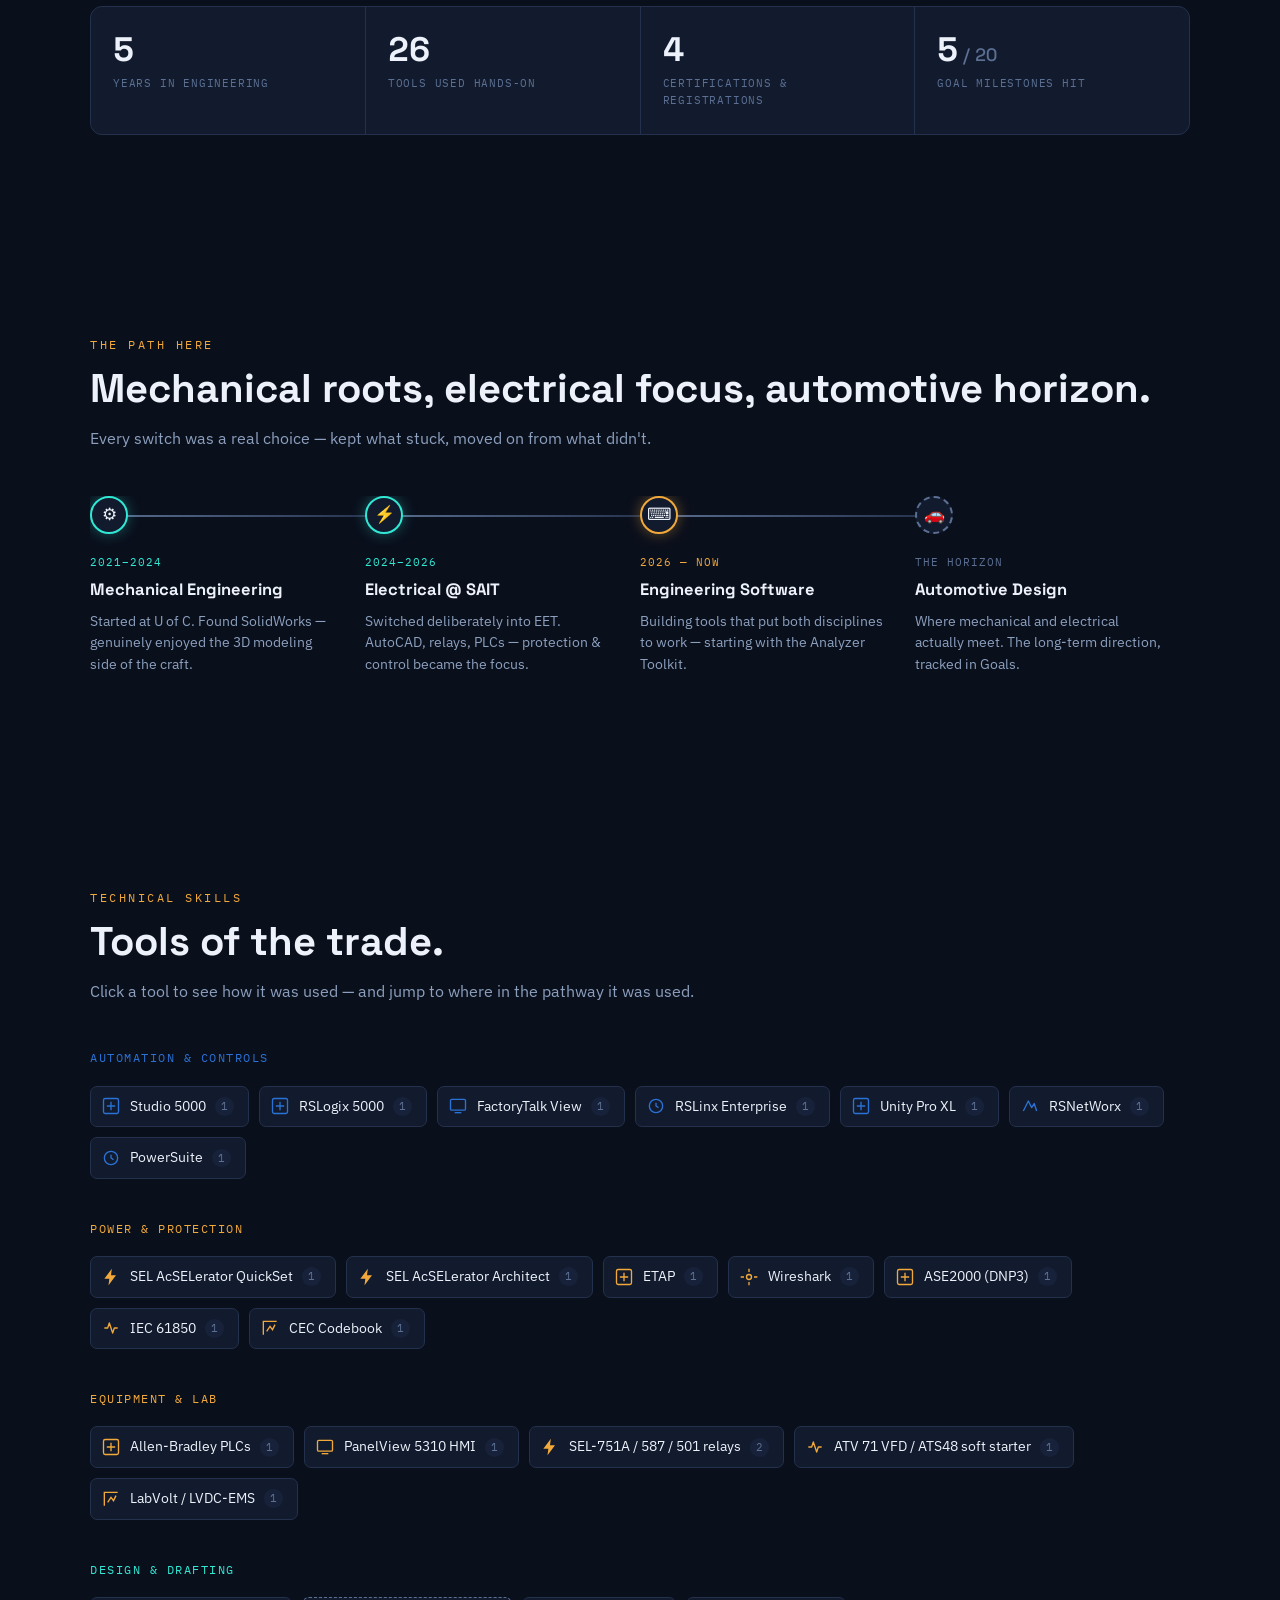
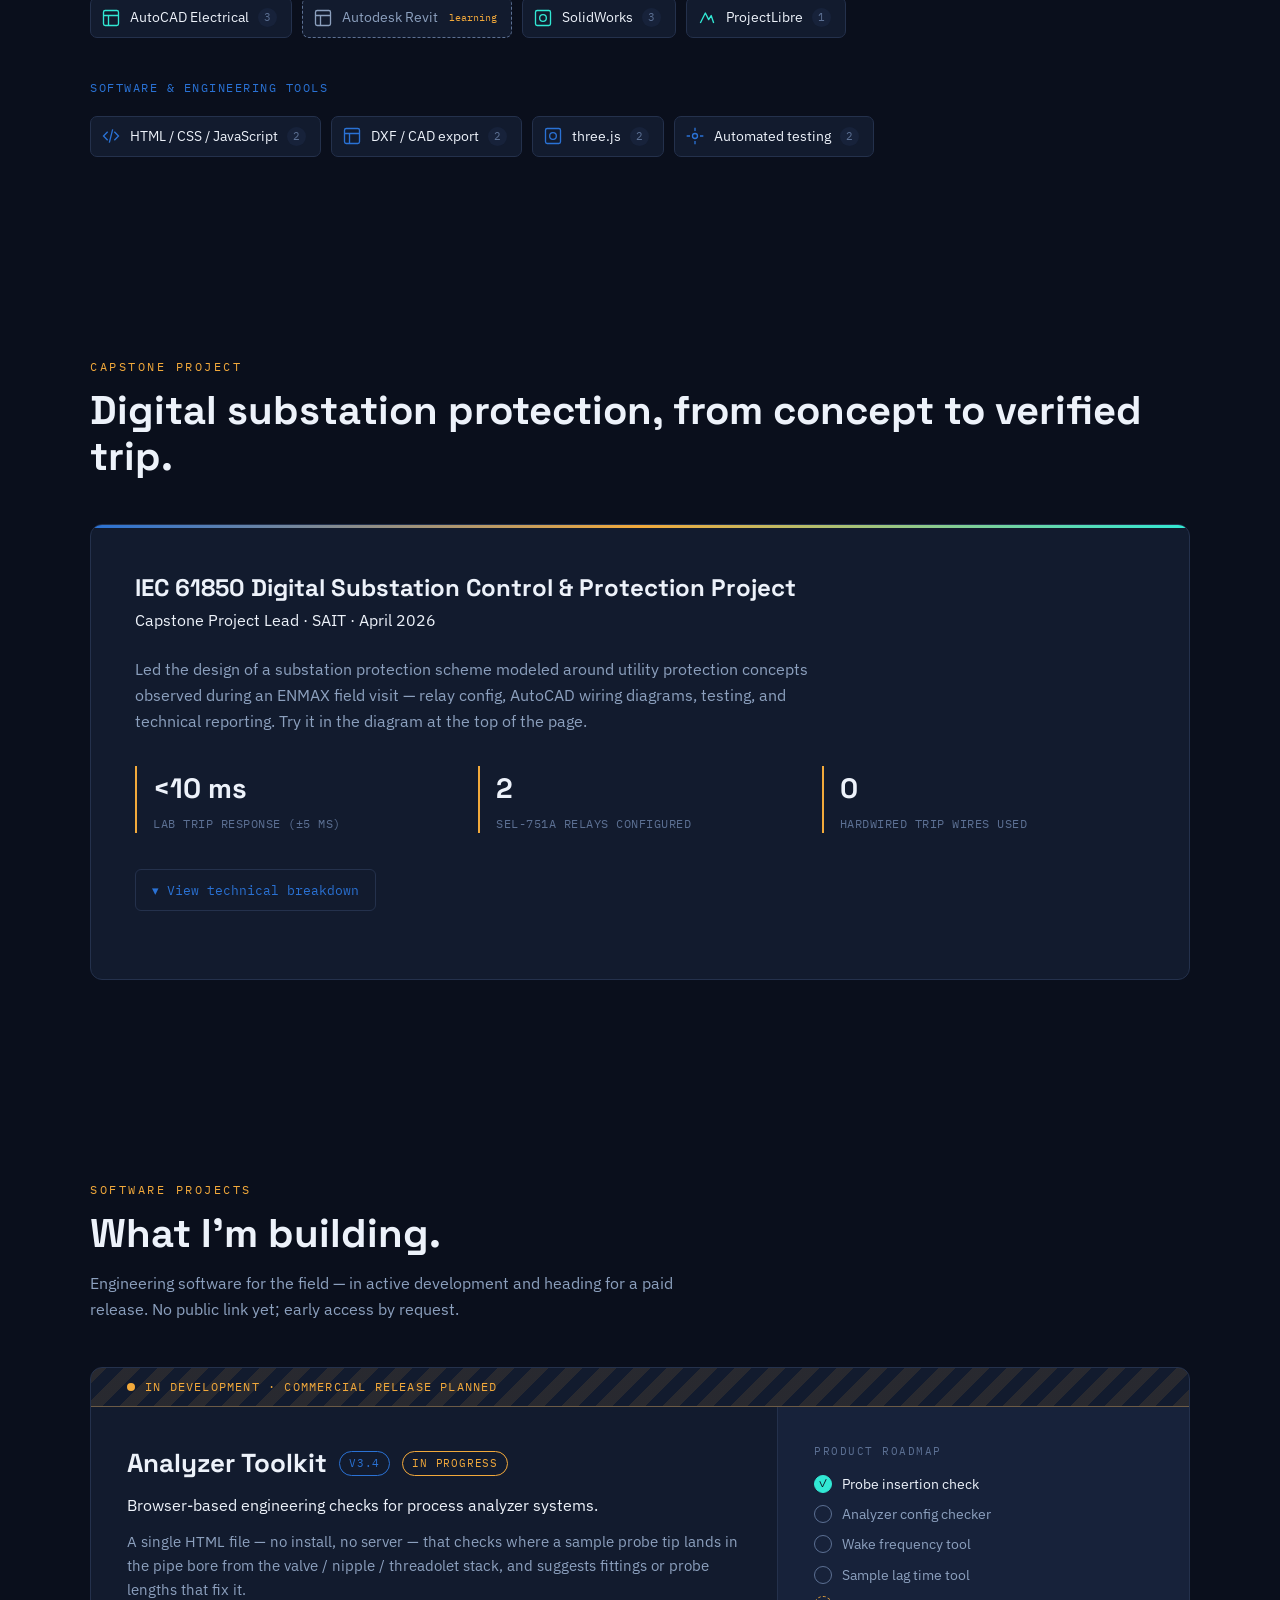
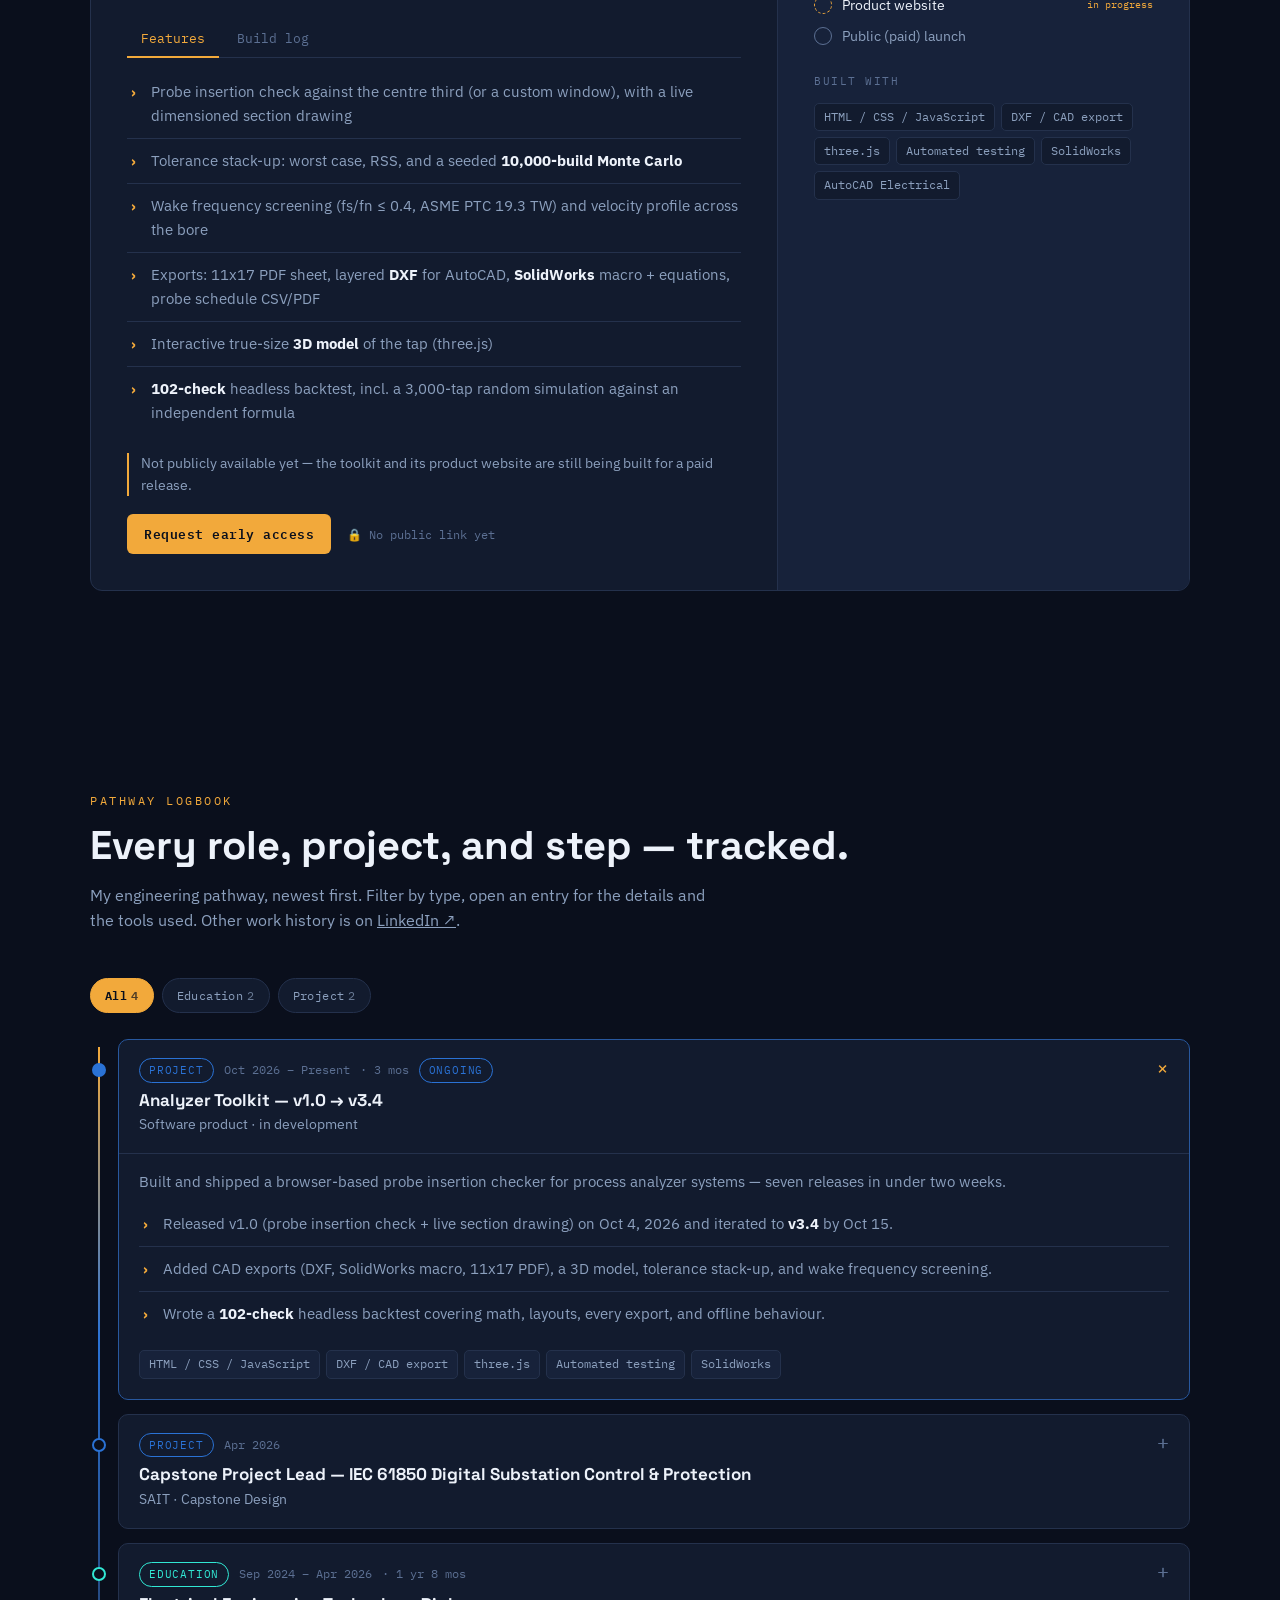
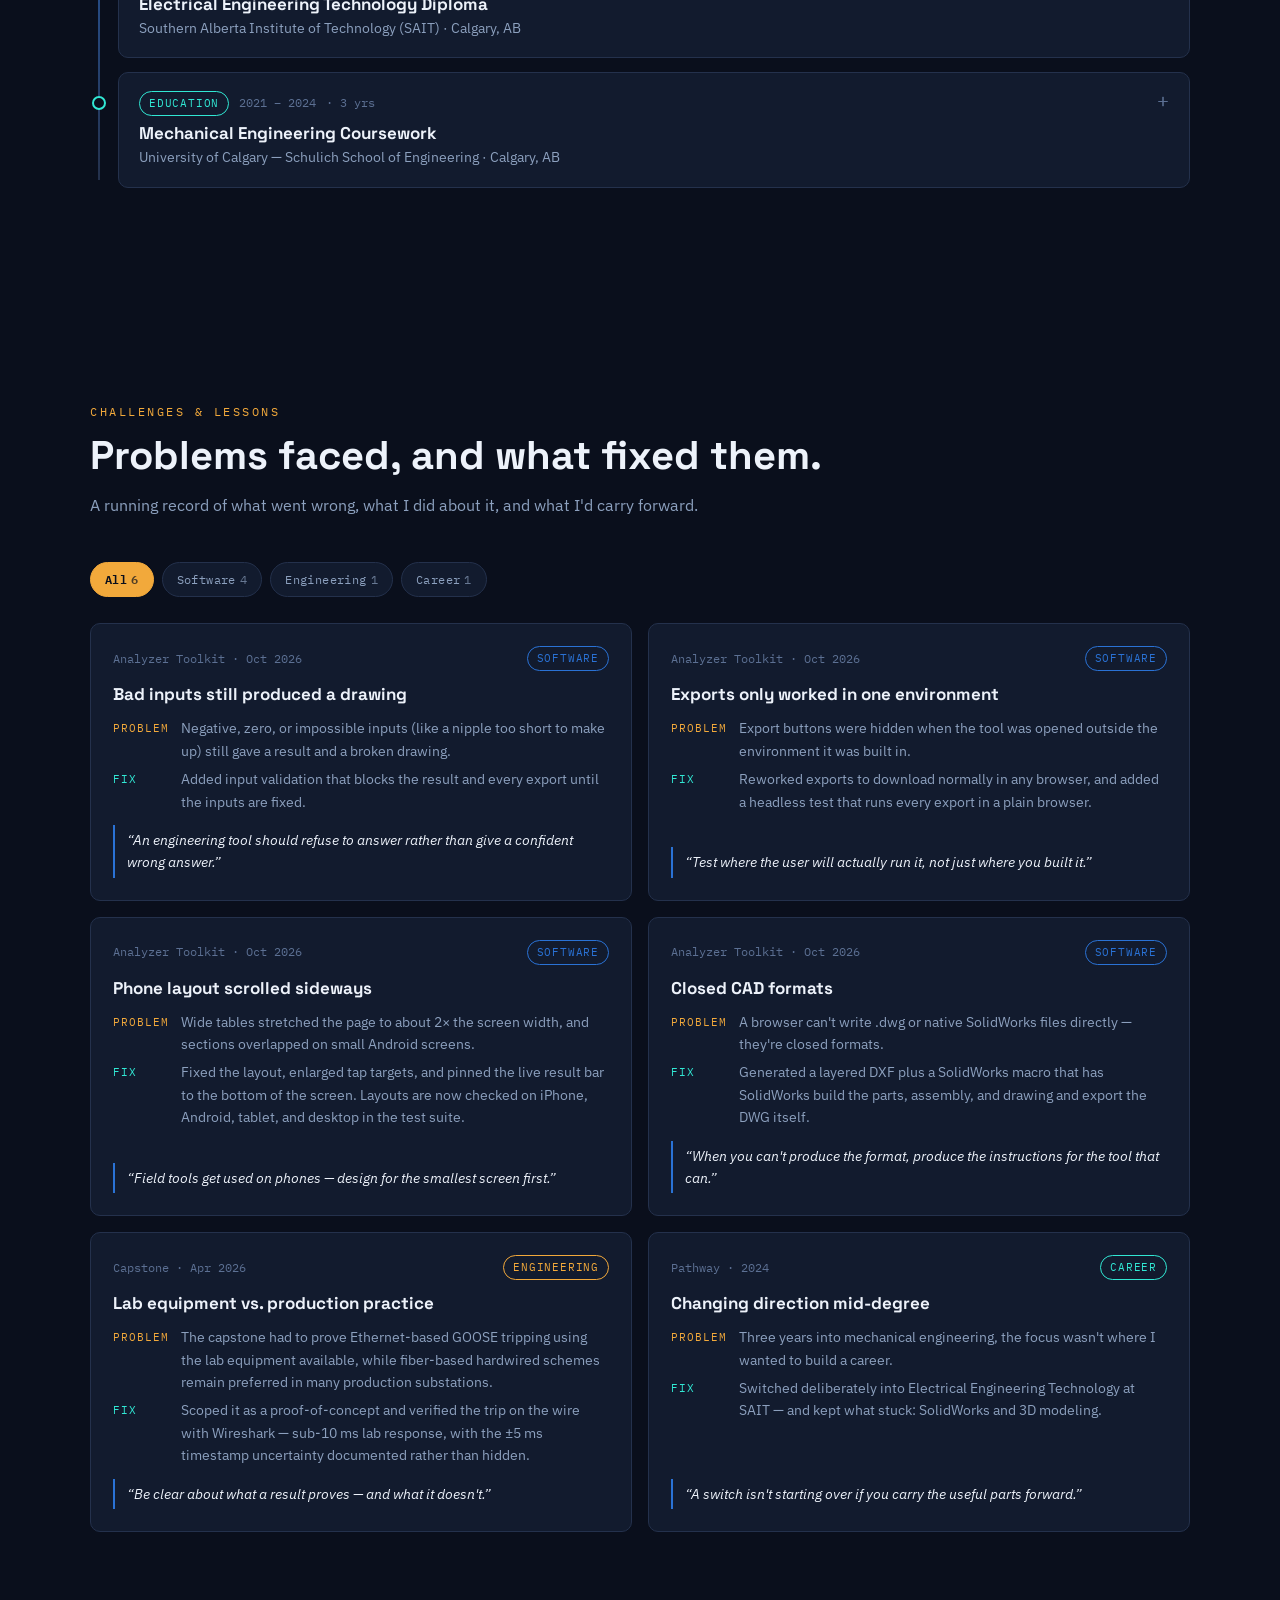
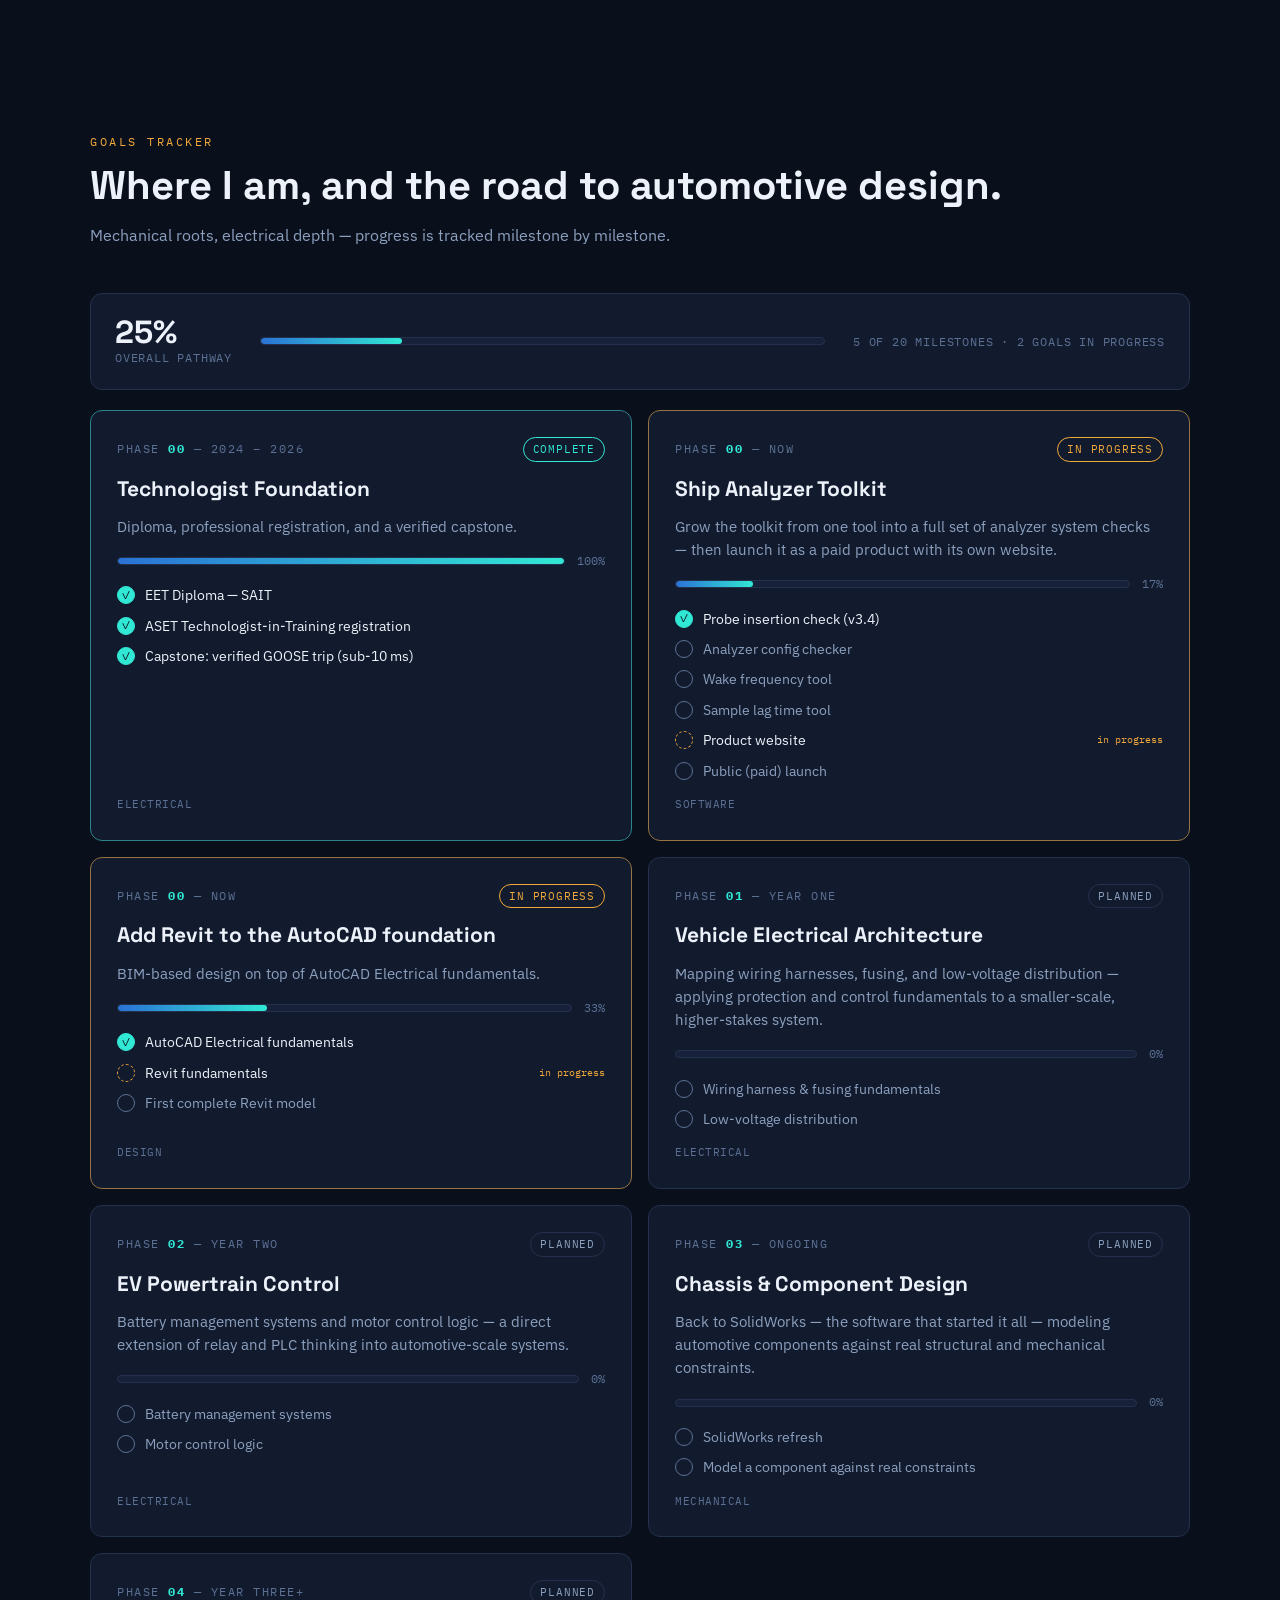
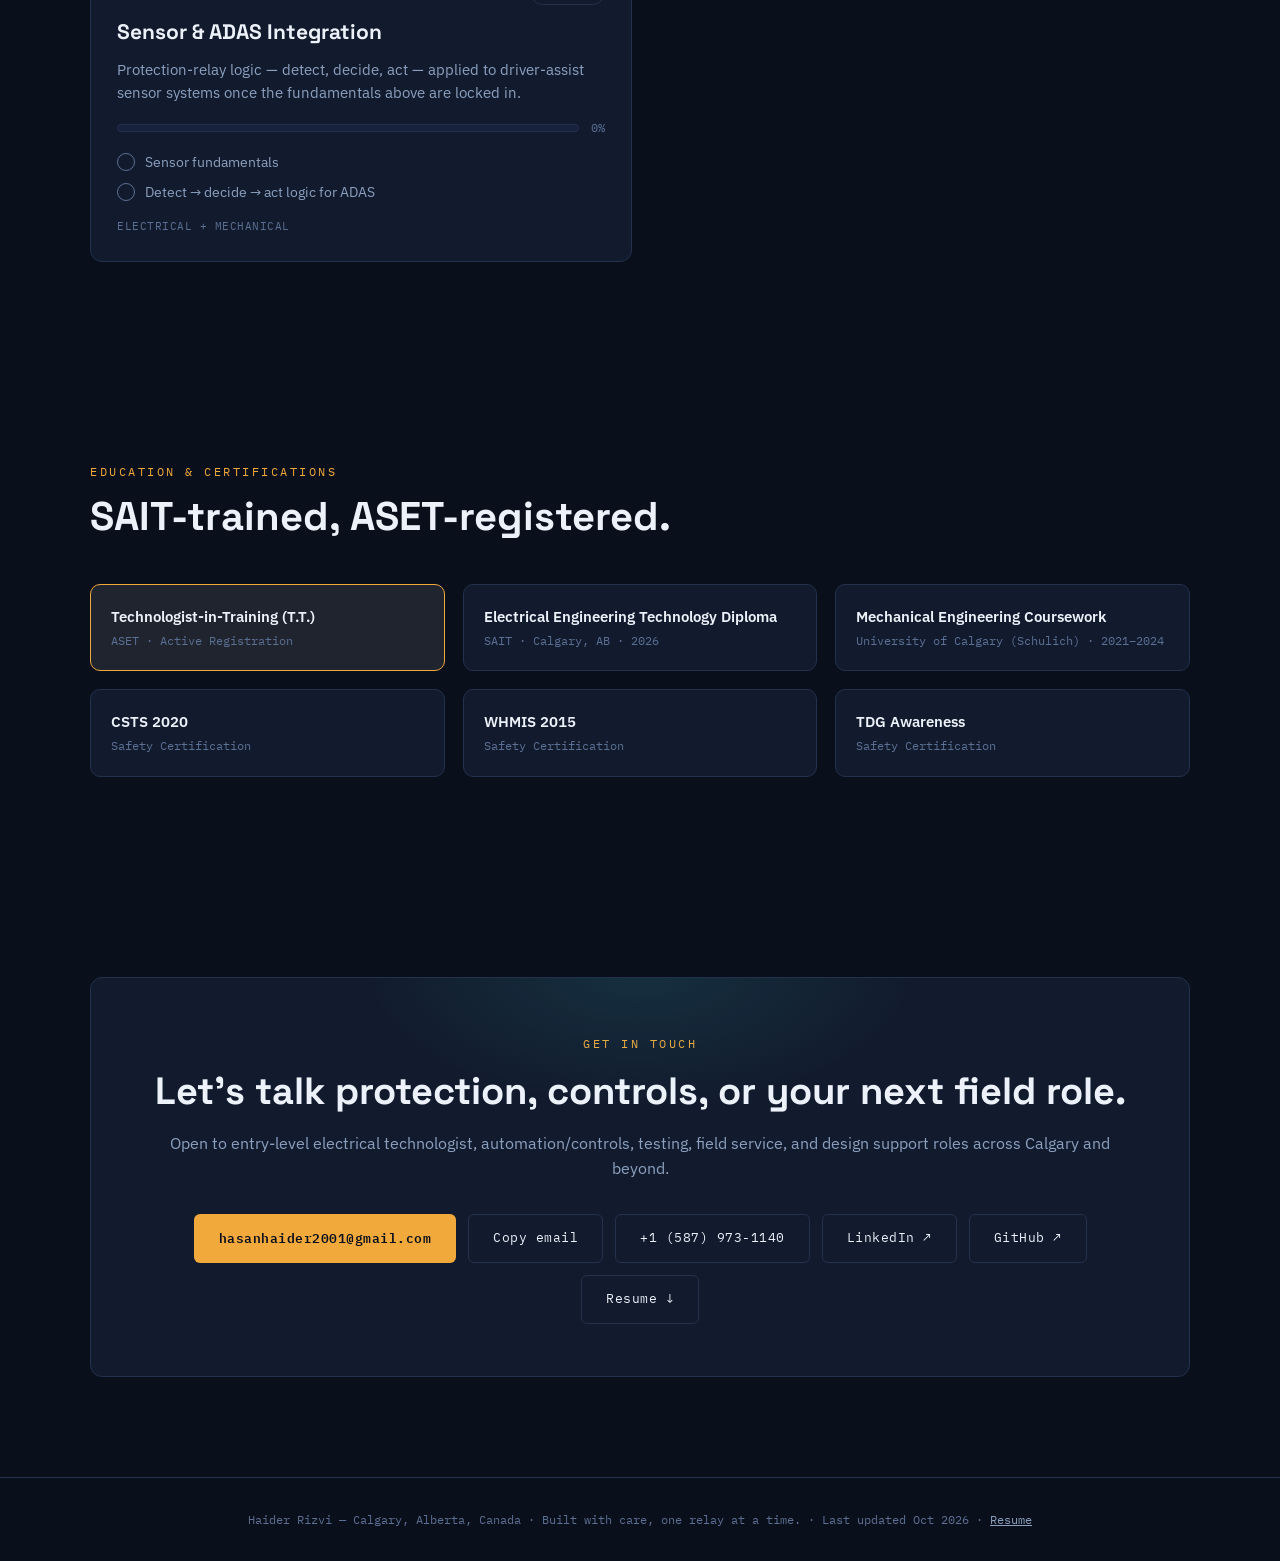
==== commit 0872bcde: "Align site and resume with the EET resume; keep the site engineering-only - Capstone: Project Lead, " ====
--- a/index.html
+++ b/index.html
@@ -4,7 +4,7 @@
 <meta charset="UTF-8">
 <meta name="viewport" content="width=device-width, initial-scale=1.0">
 <title>Haider Rizvi — Electrical Engineering Technologist</title>
-<meta name="description" content="Haider Rizvi — ASET Technologist-in-Training in Calgary. Protection, controls & automation, plus browser-based engineering tools. Portfolio, pathway logbook, and resume.">
+<meta name="description" content="Engineering portfolio of Haider Rizvi — SAIT EET graduate and ASET Technologist-in-Training in Calgary. Protection, controls & automation, plus engineering software in development.">
 <meta property="og:title" content="Haider Rizvi — Electrical Engineering Technologist">
 <meta property="og:description" content="Protection, controls & automation. Portfolio, pathway logbook, and resume.">
 <meta property="og:type" content="website">
@@ -152,7 +152,7 @@
       </div>
       <div class="sld-readout" id="sldReadout" role="status" aria-live="polite">NORMAL · relays healthy · GOOSE heartbeat on the wire</div>
       <div class="sld-caption">
-        <b>Publisher/subscriber messaging</b> replacing hardwired copper tripping with Ethernet-based relay communication. Verified peer-to-peer trip via Wireshark — <b>10–15 ms</b>. <span class="muted-2">Animation slowed ~75× so you can see it.</span>
+        <b>Publisher/subscriber messaging</b> replacing hardwired copper tripping with Ethernet-based relay communication. Verified peer-to-peer trip via Wireshark — <b>sub-10 ms</b> lab response (±5 ms). <span class="muted-2">Animation slowed ~100× so you can see it.</span>
       </div>
     </div>
   </div>
@@ -242,14 +242,14 @@
       <div class="capstone-top">
         <div>
           <h3>IEC 61850 Digital Substation Control &amp; Protection Project</h3>
-          <div class="tl-meta">SAIT · Capstone Design · <time datetime="2026-04">April 2026</time></div>
+          <div class="tl-meta">Capstone Project Lead · SAIT · <time datetime="2026-04">April 2026</time></div>
         </div>
       </div>
 
-      <p class="muted" style="max-width:680px;">A substation protection scheme modeled on ENMAX Substation No. 1 — relay config, wiring, and verified trip testing. Try it in the diagram at the top of the page.</p>
+      <p class="muted" style="max-width:680px;">Led the design of a substation protection scheme modeled around utility protection concepts observed during an ENMAX field visit — relay config, AutoCAD wiring diagrams, testing, and technical reporting. Try it in the diagram at the top of the page.</p>
 
       <div class="metric-row">
-        <div class="metric"><div class="num">10–15ms</div><div class="lbl">Verified Trip Time</div></div>
+        <div class="metric"><div class="num">&lt;10 ms</div><div class="lbl">Lab Trip Response (±5 ms)</div></div>
         <div class="metric"><div class="num">2</div><div class="lbl">SEL-751A Relays Configured</div></div>
         <div class="metric"><div class="num">0</div><div class="lbl">Hardwired Trip Wires Used</div></div>
       </div>
@@ -282,7 +282,7 @@
     <div class="section-head reveal">
       <span class="eyebrow">Pathway Logbook</span>
       <h2 id="logbook-title">Every role, project, and step — tracked.</h2>
-      <p>Newest first. Filter by type, open an entry for the details and the tools used.</p>
+      <p>My engineering pathway, newest first. Filter by type, open an entry for the details and the tools used. Other work history is on <a href="https://linkedin.com/in/haiderizvi" target="_blank" rel="noopener">LinkedIn ↗</a>.</p>
     </div>
     <div class="filter-row reveal" id="logFilters" role="toolbar" aria-label="Filter logbook"></div>
     <div class="log-list reveal" id="logList"></div>
@@ -332,7 +332,7 @@
     <div class="contact-card reveal">
       <span class="eyebrow">Get In Touch</span>
       <h2 id="contact-title" style="margin-top:14px;">Let's talk protection, controls, or your next field role.</h2>
-      <p>Open to opportunities in electrical design, protection &amp; control, and industrial automation across Calgary and beyond.</p>
+      <p>Open to entry-level electrical technologist, automation/controls, testing, field service, and design support roles across Calgary and beyond.</p>
       <div class="contact-links" id="contactLinks"></div>
     </div>
   </div>
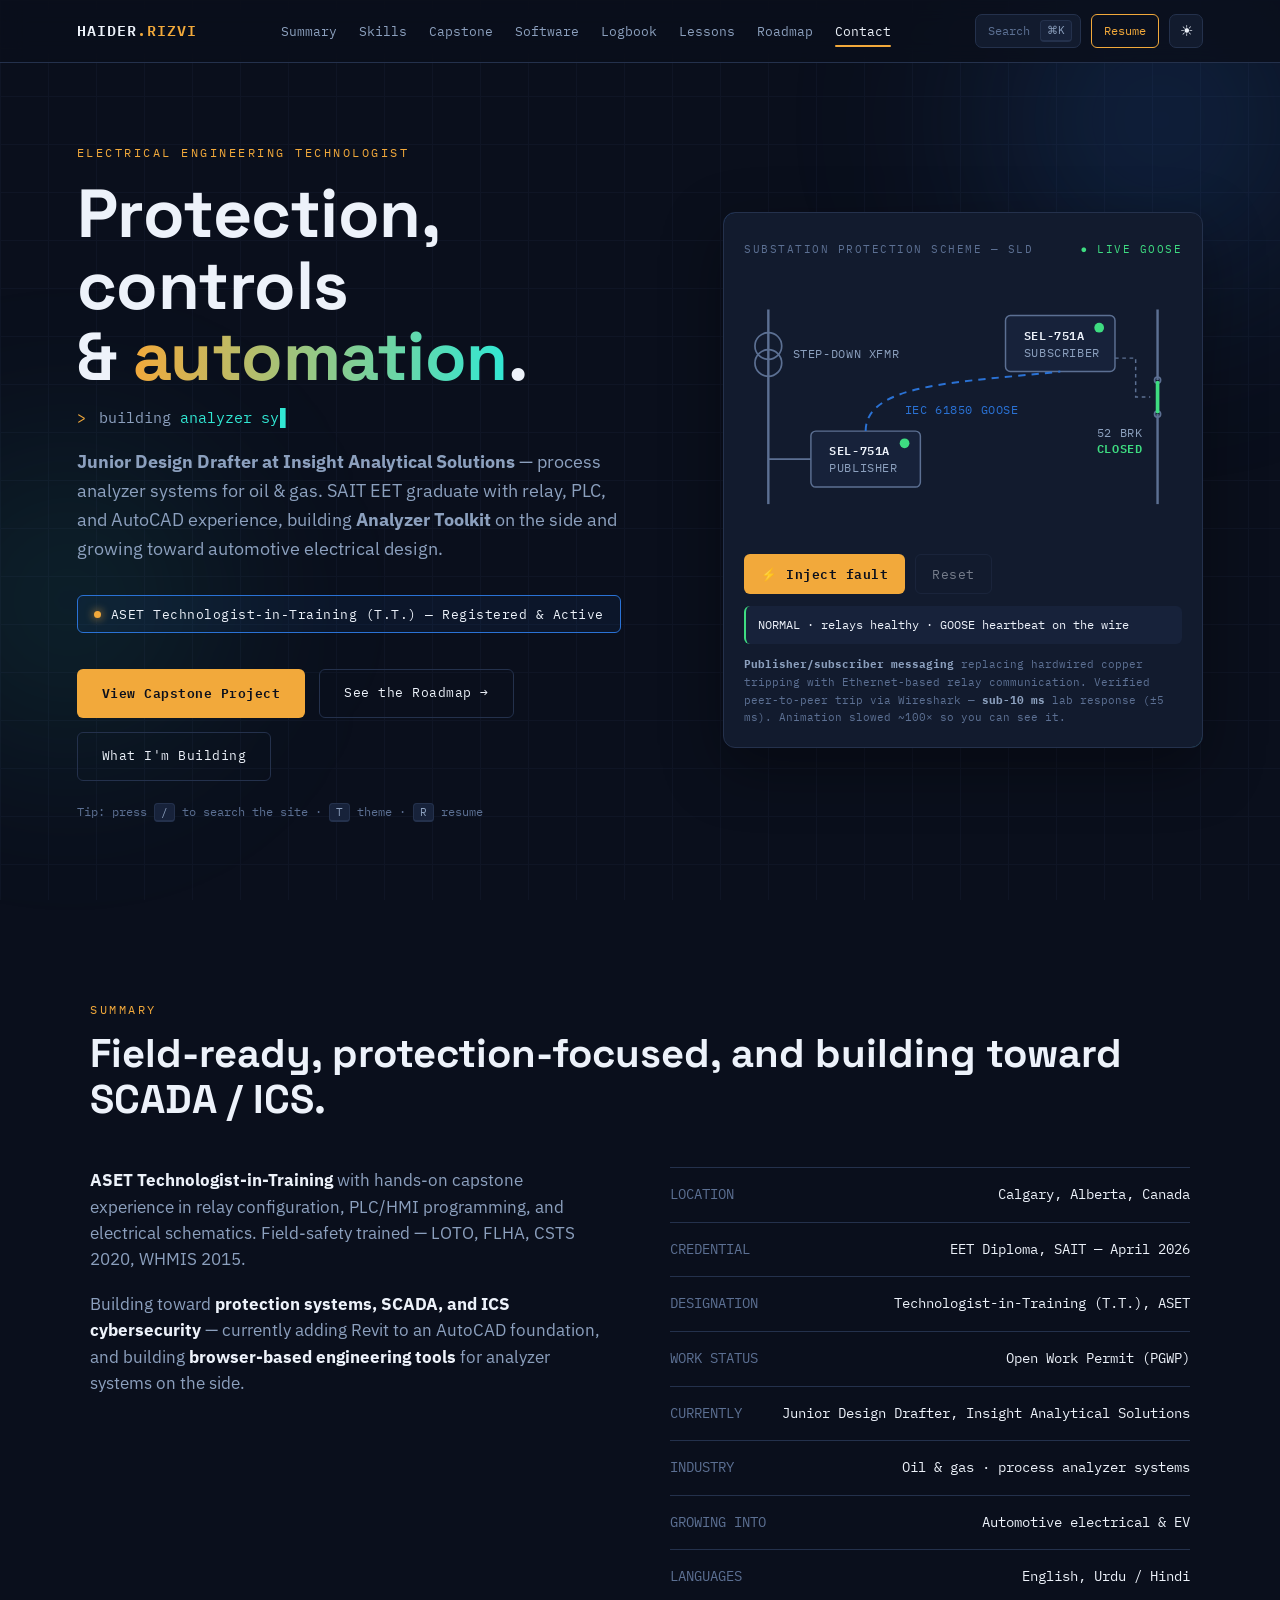
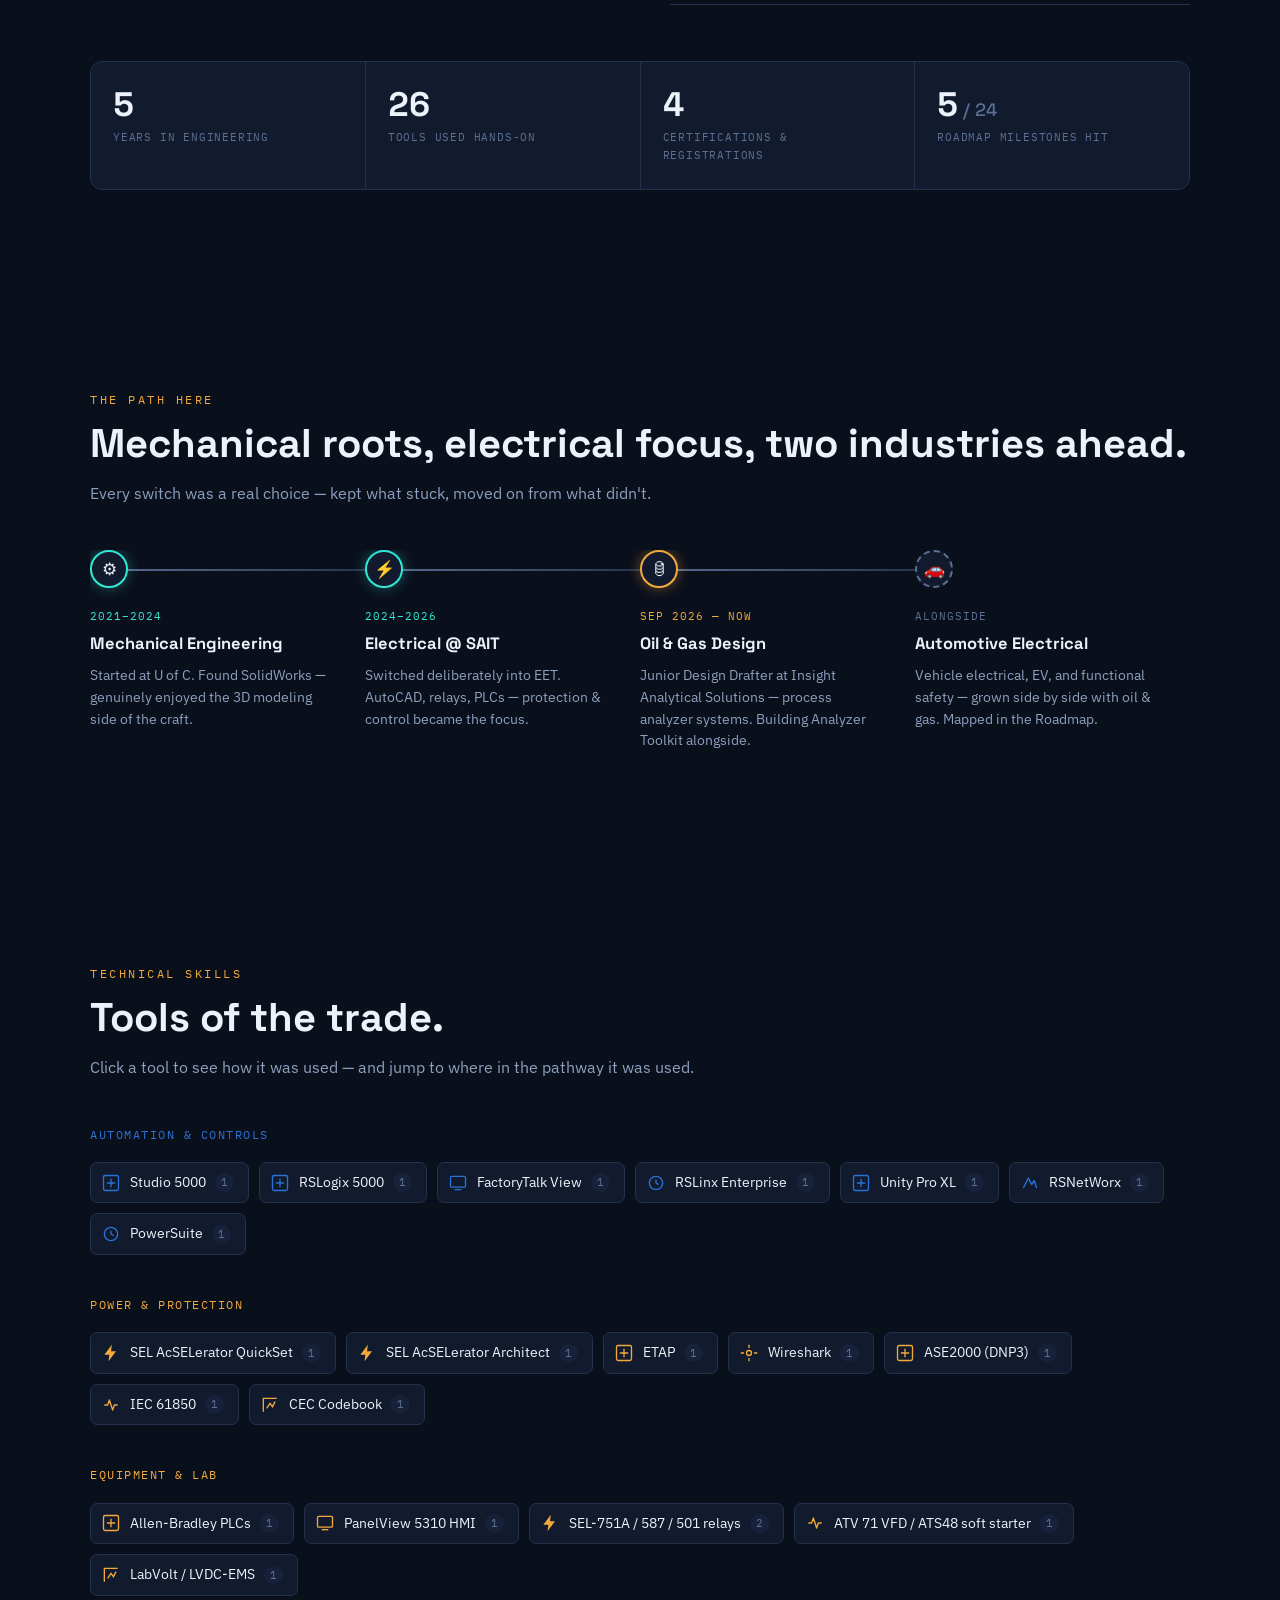
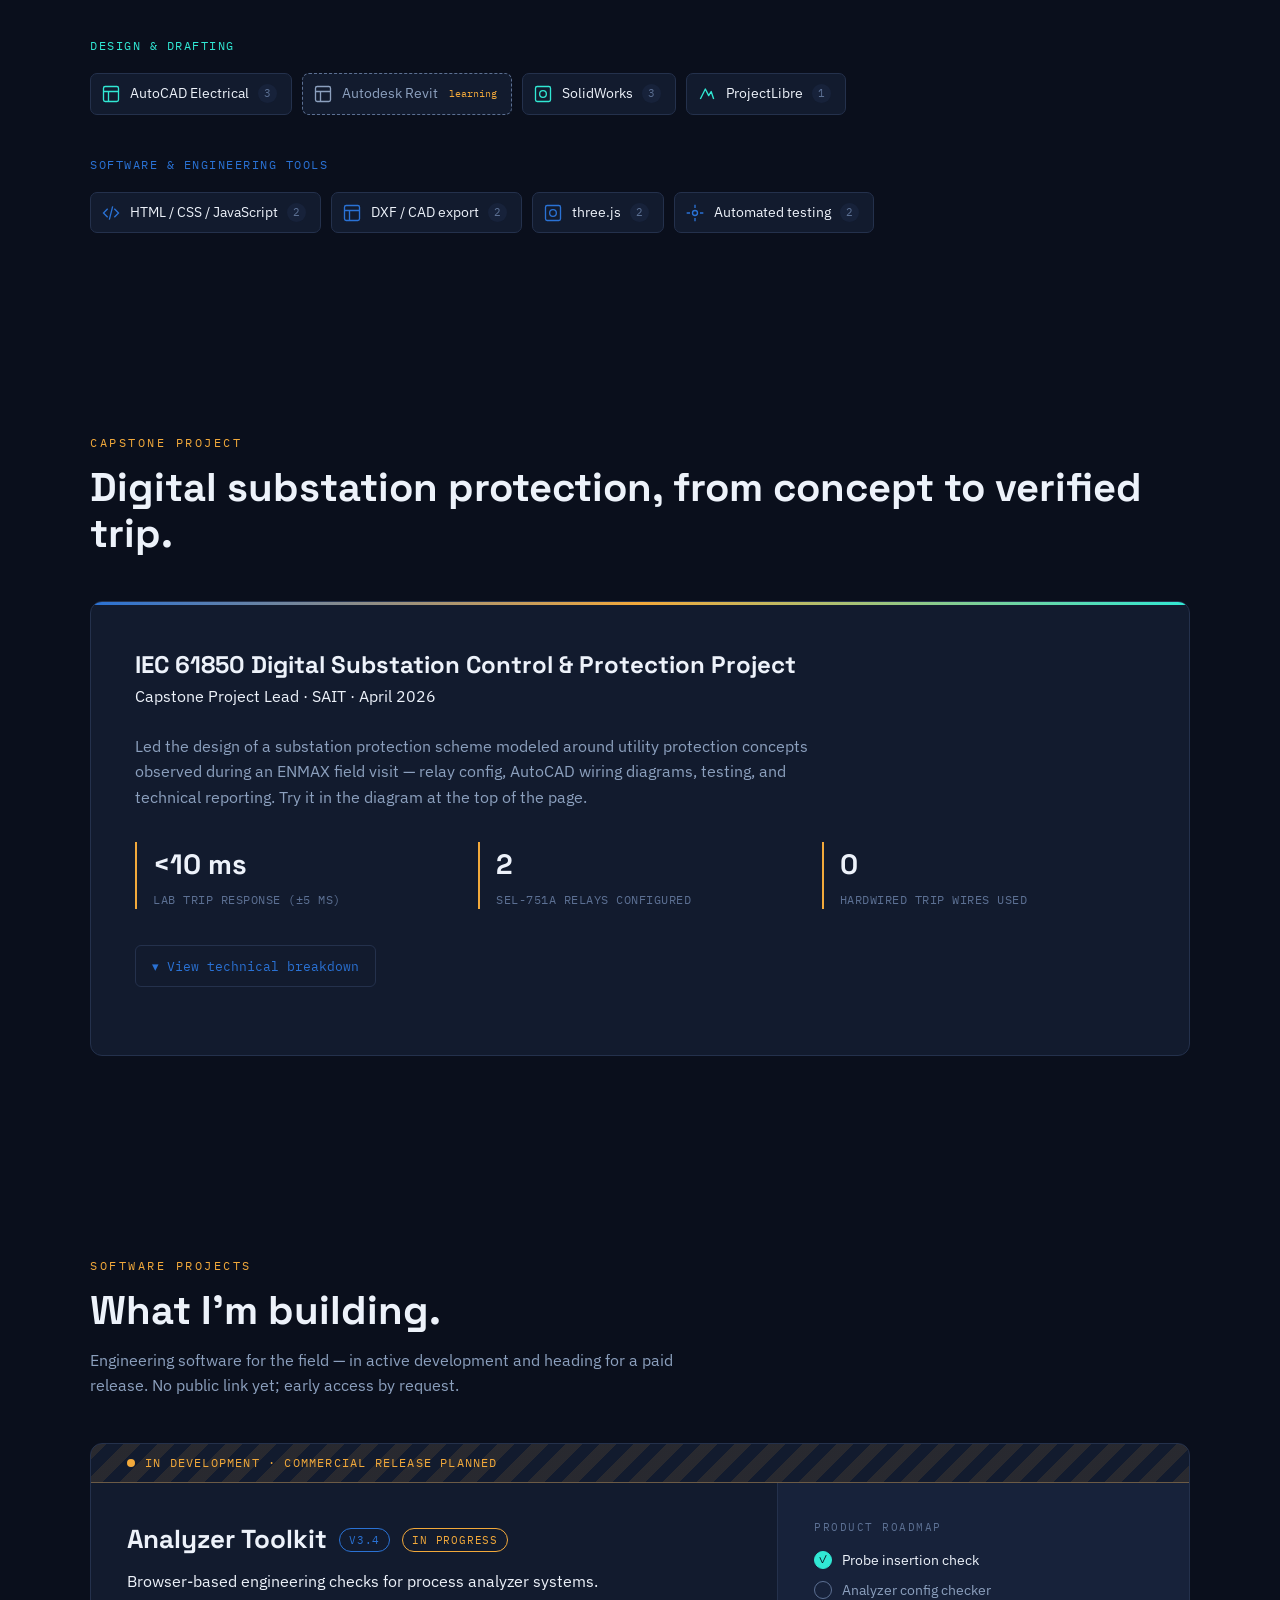
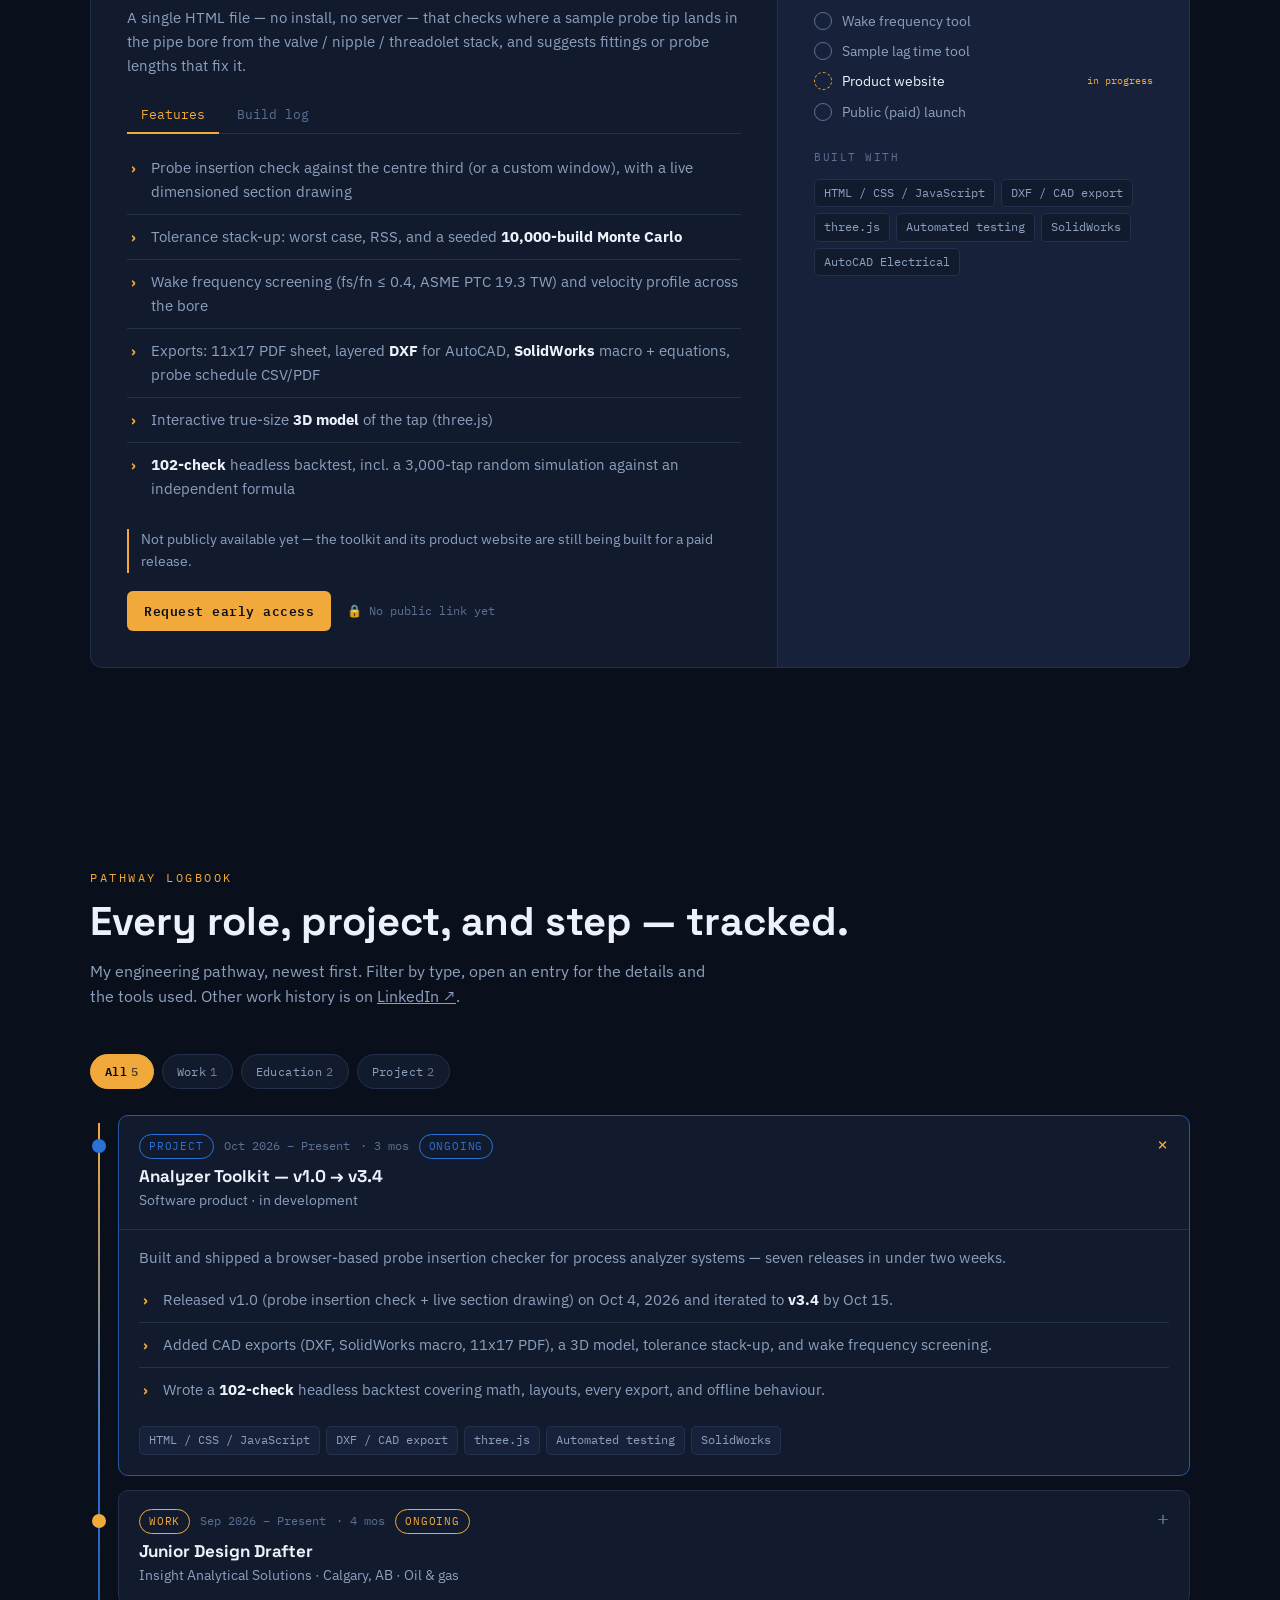
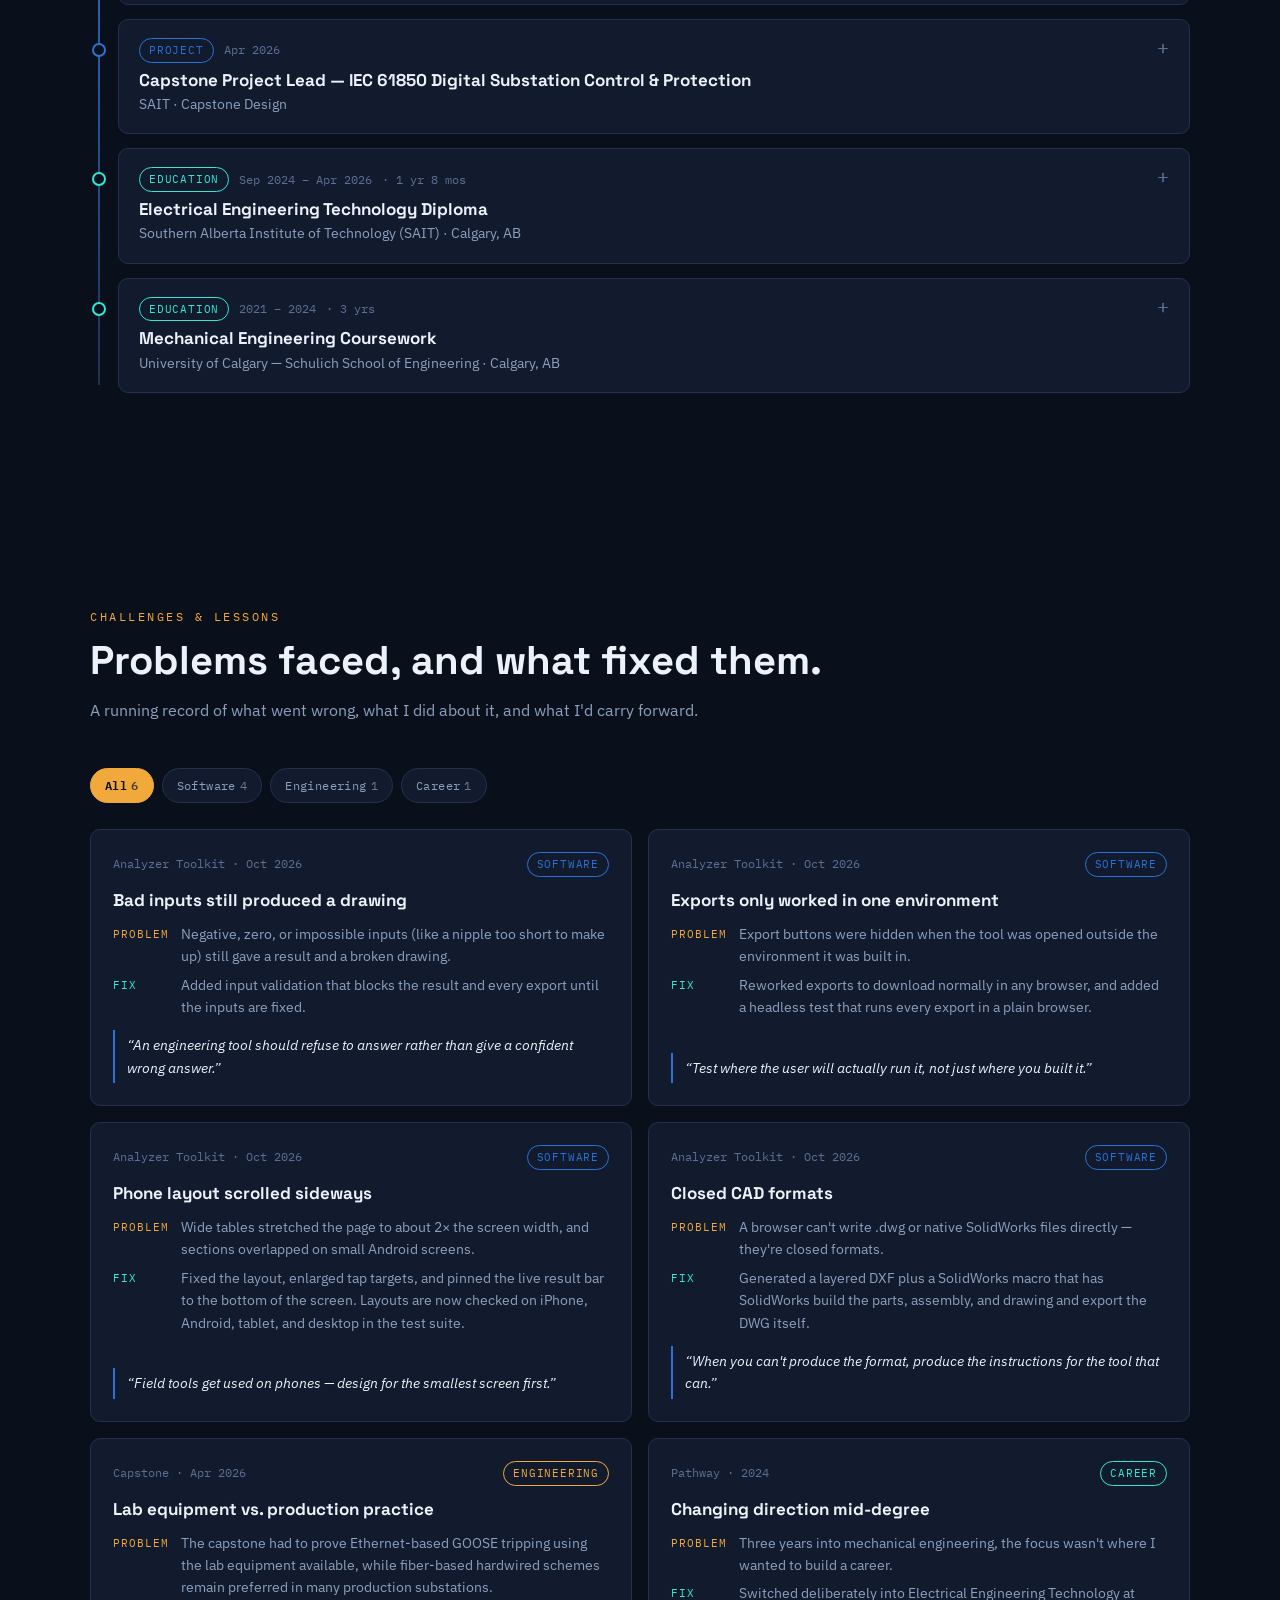
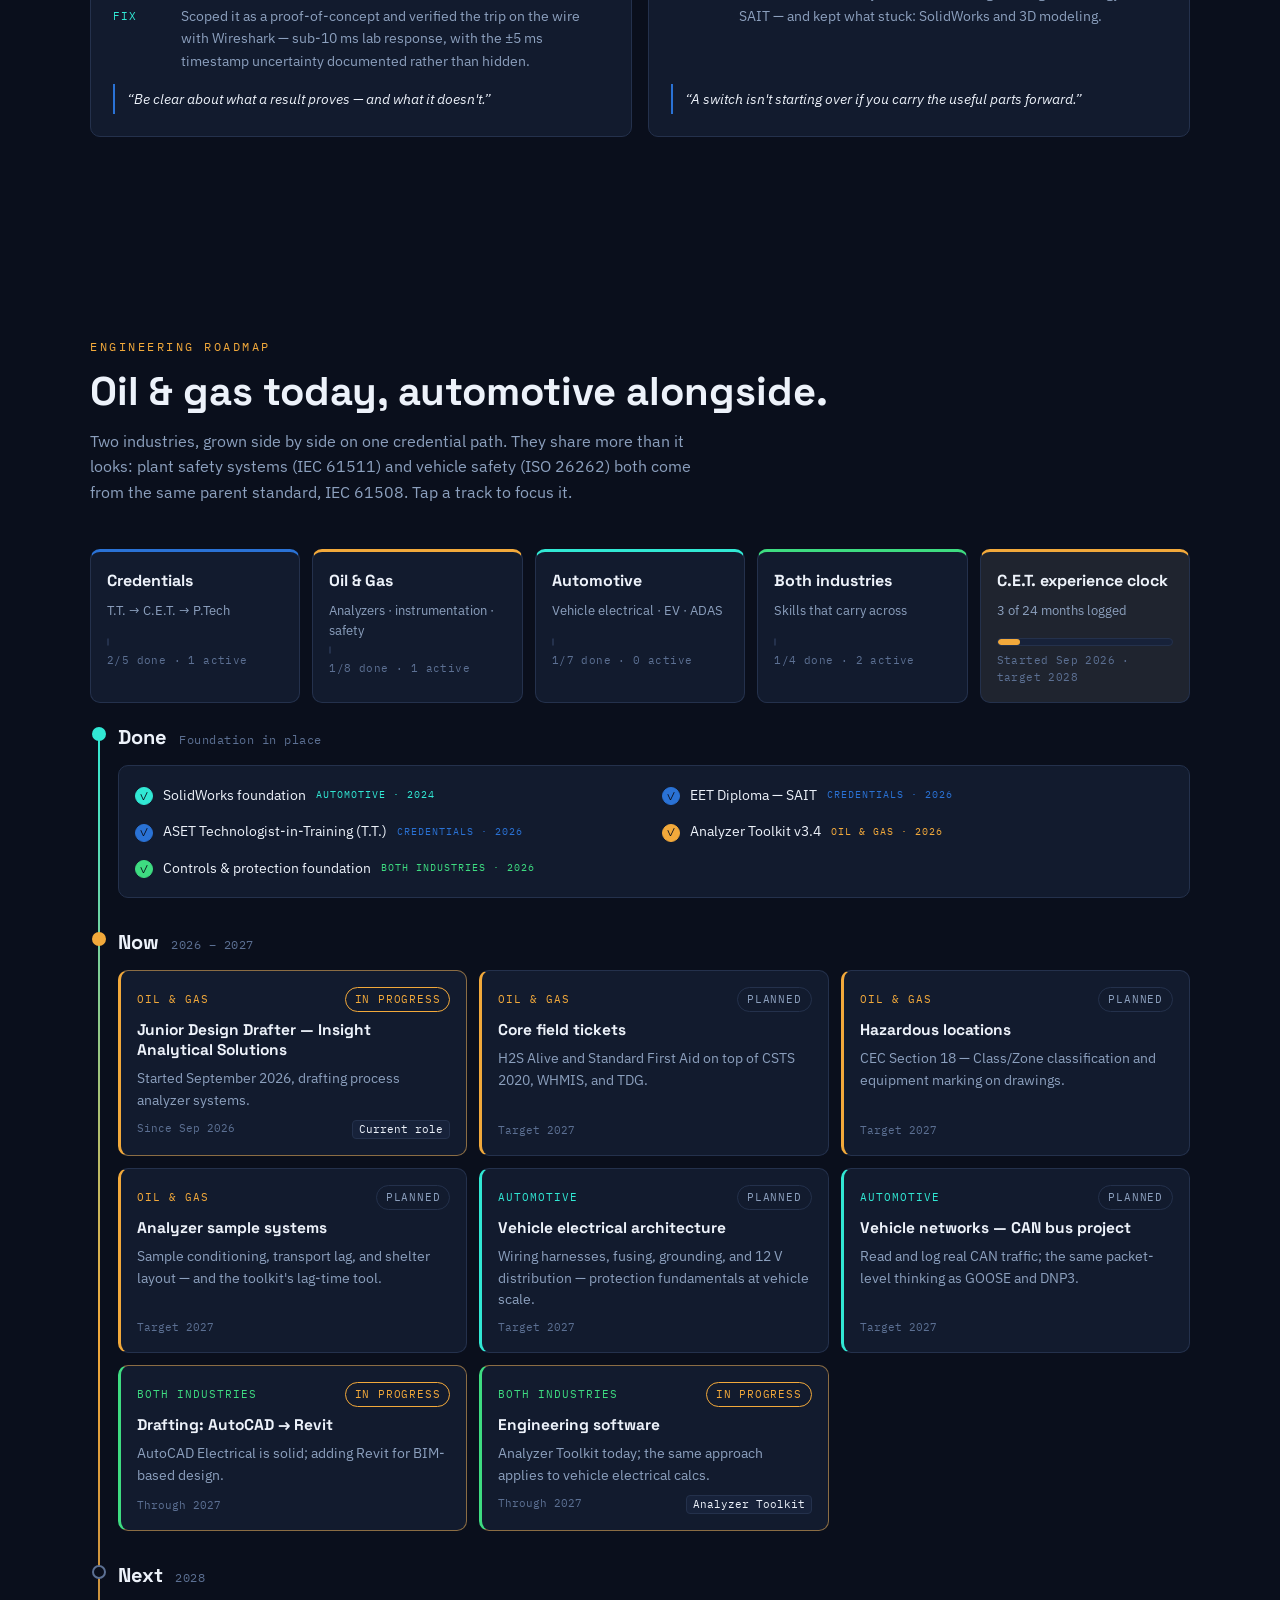
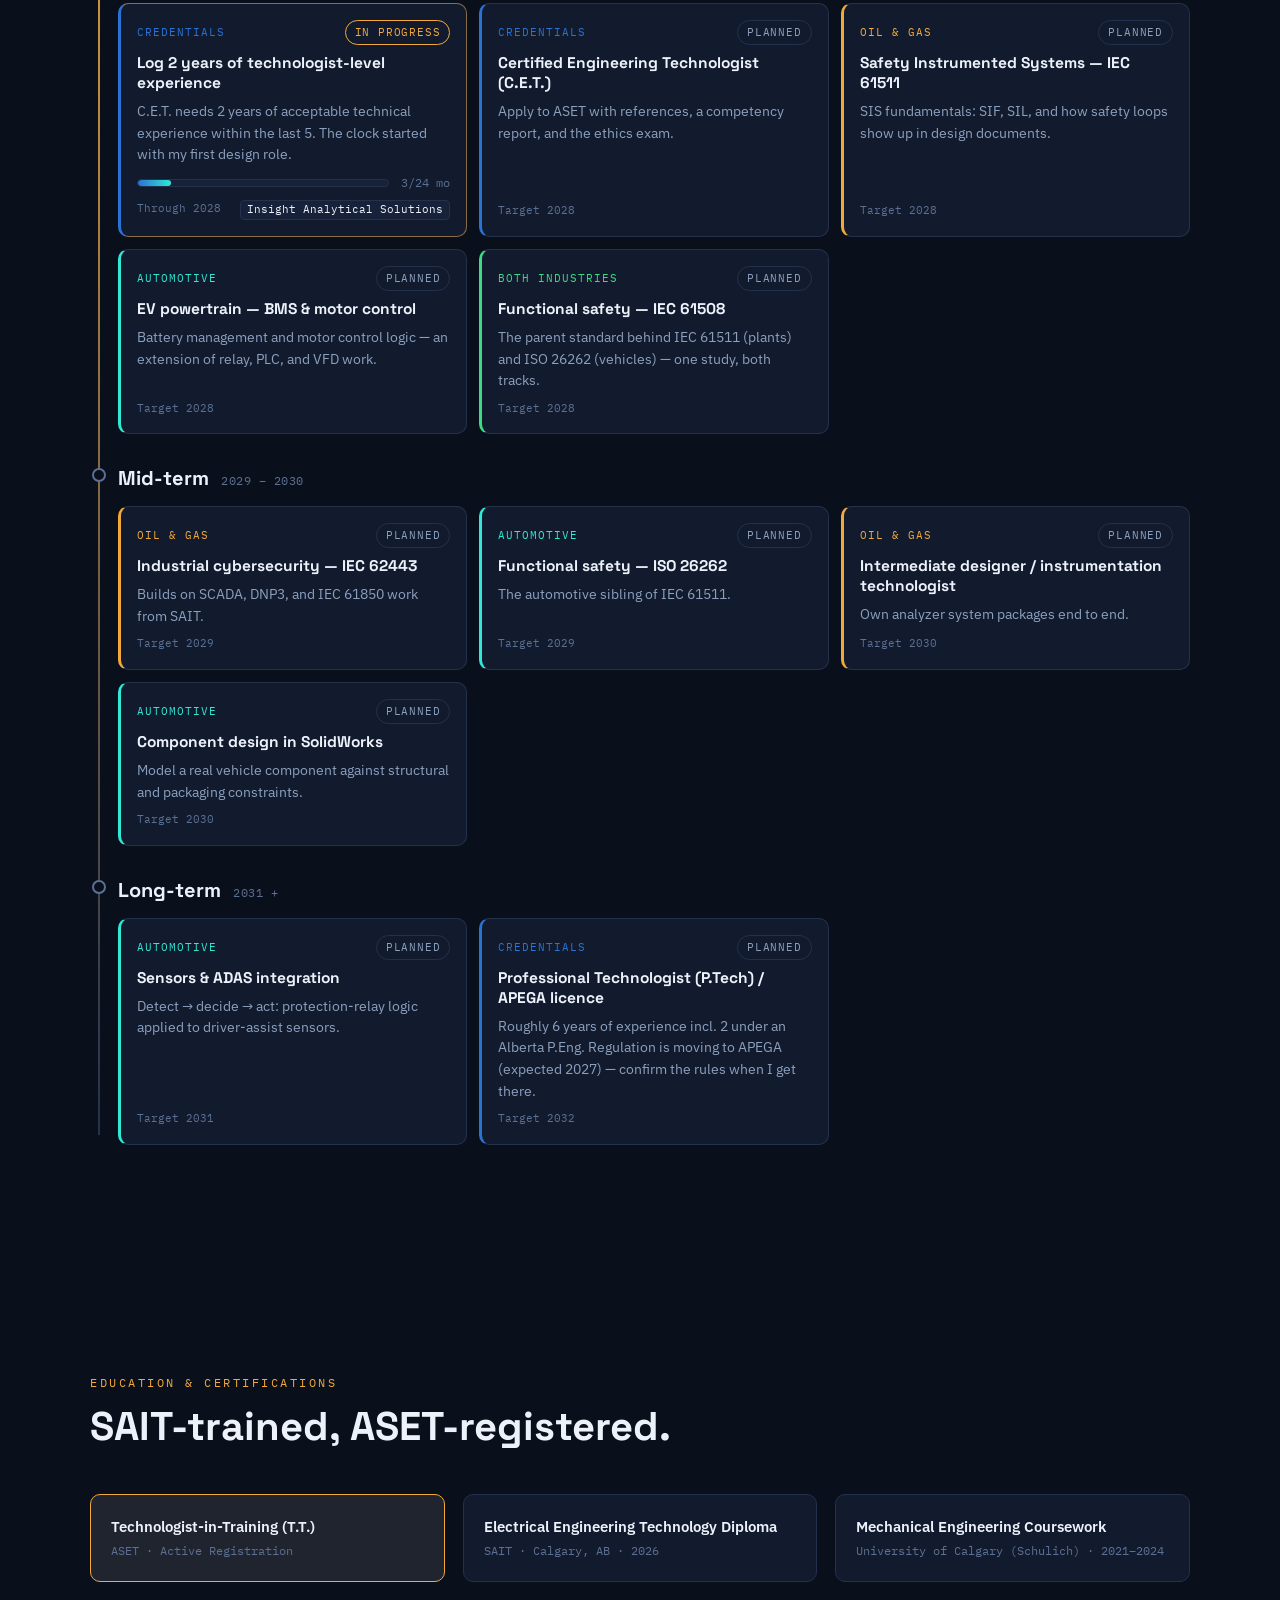
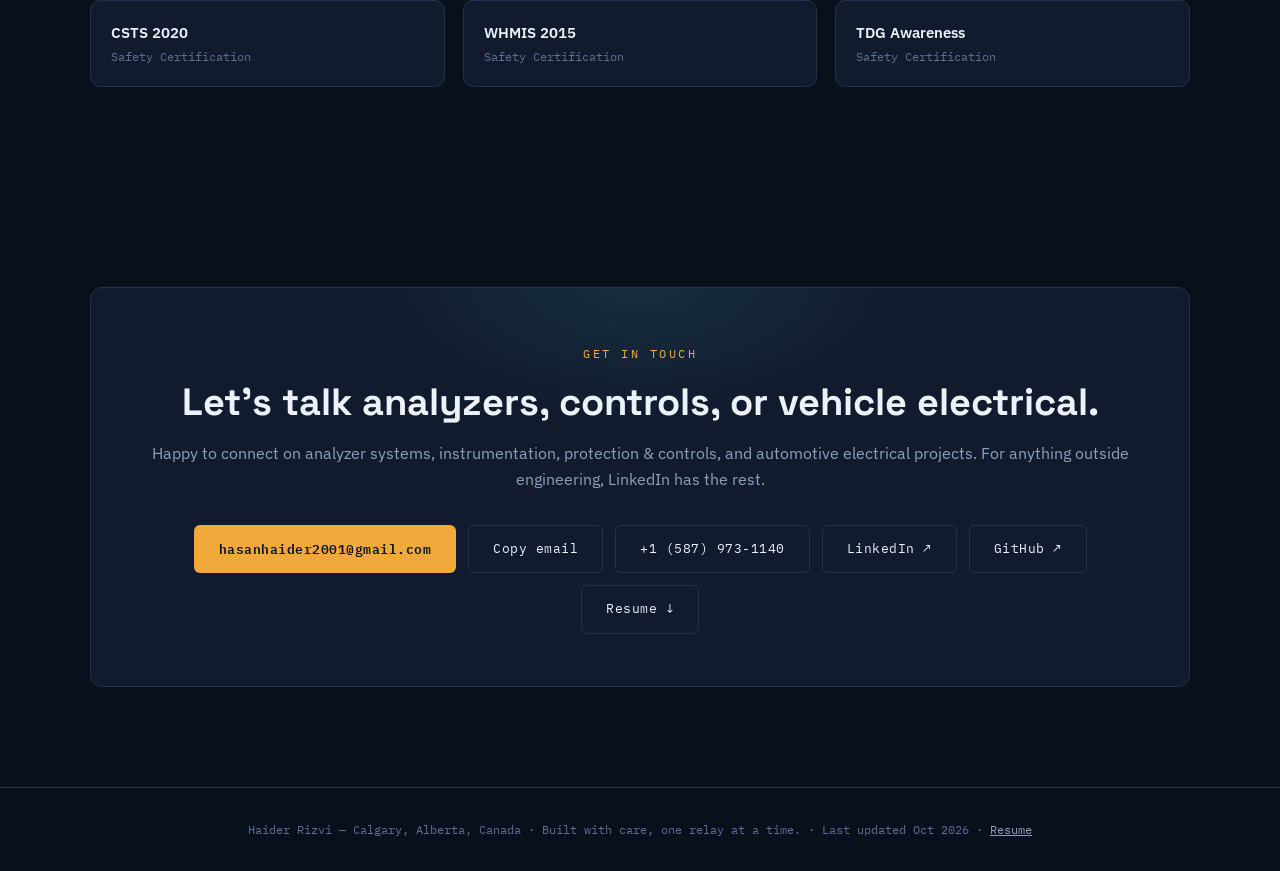
==== commit aa58ae41: "Add Insight Analytical Solutions role and a dual-track engineering roadmap - Current role: Junior De" ====
--- a/index.html
+++ b/index.html
@@ -23,7 +23,8 @@
       "@type": "Person",
       "@id": "https://haider1243-tech.github.io/#person",
       "name": "Haider Rizvi",
-      "jobTitle": "Electrical Engineering Technologist",
+      "jobTitle": "Junior Design Drafter",
+      "worksFor": { "@type": "Organization", "name": "Insight Analytical Solutions" },
       "url": "https://haider1243-tech.github.io/",
       "email": "mailto:hasanhaider2001@gmail.com",
       "address": { "@type": "PostalAddress", "addressLocality": "Calgary", "addressRegion": "AB", "addressCountry": "CA" },
@@ -32,7 +33,7 @@
         { "@type": "CollegeOrUniversity", "name": "University of Calgary" }
       ],
       "hasCredential": { "@type": "EducationalOccupationalCredential", "name": "Technologist-in-Training (T.T.)", "recognizedBy": { "@type": "Organization", "name": "ASET" } },
-      "knowsAbout": ["Protection relays", "IEC 61850 GOOSE", "PLC programming", "SCADA", "DNP3", "AutoCAD Electrical", "SolidWorks", "Process analyzer systems"],
+      "knowsAbout": ["Process analyzer systems", "Oil and gas design drafting", "Protection relays", "IEC 61850 GOOSE", "PLC programming", "SCADA", "DNP3", "AutoCAD Electrical", "SolidWorks"],
       "knowsLanguage": ["English", "Urdu", "Hindi"],
       "sameAs": ["https://linkedin.com/in/haiderizvi", "https://github.com/haider1243-tech"]
     },
@@ -74,7 +75,7 @@
     <a href="#software">Software</a>
     <a href="#logbook">Logbook</a>
     <a href="#lessons">Lessons</a>
-    <a href="#goals">Goals</a>
+    <a href="#roadmap">Roadmap</a>
     <a href="#contact">Contact</a>
     <a href="resume.html" class="mobile-only">Resume ↗</a>
   </div>
@@ -95,7 +96,7 @@
       <span class="eyebrow">Electrical Engineering Technologist</span>
       <h1 id="hero-title" style="margin-top:14px;">Protection, controls<br>&amp; <span class="accent">automation</span>.</h1>
       <p class="typer-line" aria-hidden="true"><span class="prompt">&gt;</span> building <span id="typer" class="typer"></span><span class="caret">▋</span></p>
-      <p class="lede">SAIT EET graduate. Relay configuration, PLC automation, and AutoCAD design — verified in the lab, ready for the field. Currently building <b>Analyzer Toolkit</b> — an engineering software product, launching soon.</p>
+      <p class="lede"><b>Junior Design Drafter at Insight Analytical Solutions</b> — process analyzer systems for oil &amp; gas. SAIT EET graduate with relay, PLC, and AutoCAD experience, building <b>Analyzer Toolkit</b> on the side and growing toward automotive electrical design.</p>
 
       <div class="tt-badge">
         <span class="dot"></span> ASET Technologist-in-Training (T.T.) — Registered &amp; Active
@@ -103,7 +104,7 @@
 
       <div class="hero-ctas">
         <a href="#capstone" class="btn btn-primary">View Capstone Project</a>
-        <a href="#logbook" class="btn btn-outline">Follow the Pathway →</a>
+        <a href="#roadmap" class="btn btn-outline">See the Roadmap →</a>
         <a href="#software" class="btn btn-outline">What I'm Building</a>
       </div>
       <p class="kbd-hint">Tip: press <kbd>/</kbd> to search the site · <kbd>T</kbd> theme · <kbd>R</kbd> resume</p>
@@ -182,7 +183,7 @@
   <div class="section-inner">
     <div class="section-head reveal">
       <span class="eyebrow">The Path Here</span>
-      <h2 id="journey-title">Mechanical roots, electrical focus, automotive horizon.</h2>
+      <h2 id="journey-title">Mechanical roots, electrical focus, two industries ahead.</h2>
       <p>Every switch was a real choice — kept what stuck, moved on from what didn't.</p>
     </div>
 
@@ -203,16 +204,16 @@
       </div>
       <div class="j-node now">
         <div class="j-line"></div>
-        <div class="j-dot">⌨</div>
-        <div class="j-tag">2026 — Now</div>
-        <h4>Engineering Software</h4>
-        <p>Building tools that put both disciplines to work — starting with the Analyzer Toolkit.</p>
+        <div class="j-dot">🛢</div>
+        <div class="j-tag">Sep 2026 — Now</div>
+        <h4>Oil &amp; Gas Design</h4>
+        <p>Junior Design Drafter at Insight Analytical Solutions — process analyzer systems. Building Analyzer Toolkit alongside.</p>
       </div>
       <div class="j-node next">
         <div class="j-dot">🚗</div>
-        <div class="j-tag">The Horizon</div>
-        <h4>Automotive Design</h4>
-        <p>Where mechanical and electrical actually meet. The long-term direction, tracked in Goals.</p>
+        <div class="j-tag">Alongside</div>
+        <h4>Automotive Electrical</h4>
+        <p>Vehicle electrical, EV, and functional safety — grown side by side with oil &amp; gas. Mapped in the Roadmap.</p>
       </div>
     </div>
   </div>
@@ -302,16 +303,17 @@
   </div>
 </section>
 
-<!-- GOALS -->
-<section id="goals" aria-labelledby="goals-title">
-  <div class="section-inner">
-    <div class="section-head reveal">
-      <span class="eyebrow">Goals Tracker</span>
-      <h2 id="goals-title">Where I am, and the road to automotive design.</h2>
-      <p>Mechanical roots, electrical depth — progress is tracked milestone by milestone.</p>
-    </div>
-    <div class="goal-overall reveal" id="goalOverall"></div>
-    <div class="goal-grid reveal" id="goalGrid"></div>
+<!-- ROADMAP -->
+<section id="roadmap" aria-labelledby="roadmap-title">
+  <div class="section-inner">
+    <div class="section-head reveal">
+      <span class="eyebrow">Engineering Roadmap</span>
+      <h2 id="roadmap-title">Oil &amp; gas today, automotive alongside.</h2>
+      <p>Two industries, grown side by side on one credential path. They share more than it looks: plant safety systems (IEC 61511) and vehicle safety (ISO 26262) both come from the same parent standard, IEC 61508. Tap a track to focus it.</p>
+    </div>
+    <div class="track-row reveal" id="roadmapTracks"></div>
+    <div class="rm-filter" id="roadmapFilter" hidden>Showing <b></b> only · <button type="button">Show all</button></div>
+    <div class="phases reveal" id="roadmapPhases"></div>
   </div>
 </section>
 
@@ -331,8 +333,8 @@
   <div class="section-inner">
     <div class="contact-card reveal">
       <span class="eyebrow">Get In Touch</span>
-      <h2 id="contact-title" style="margin-top:14px;">Let's talk protection, controls, or your next field role.</h2>
-      <p>Open to entry-level electrical technologist, automation/controls, testing, field service, and design support roles across Calgary and beyond.</p>
+      <h2 id="contact-title" style="margin-top:14px;">Let's talk analyzers, controls, or vehicle electrical.</h2>
+      <p>Happy to connect on analyzer systems, instrumentation, protection &amp; controls, and automotive electrical projects. For anything outside engineering, LinkedIn has the rest.</p>
       <div class="contact-links" id="contactLinks"></div>
     </div>
   </div>
--- a/assets/style.css
+++ b/assets/style.css
@@ -251,7 +251,7 @@
 .journey-track{position:relative; display:flex; overflow-x:auto; padding-bottom:12px;}
 .journey-track::-webkit-scrollbar{height:6px;}
 .journey-track::-webkit-scrollbar-thumb{background:var(--line); border-radius:3px;}
-.j-node{flex:1 1 0; min-width:220px; position:relative; padding:0 18px 0 0;}
+.j-node{flex:1 1 0; min-width:150px; position:relative; padding:0 18px 0 0;}
 .j-node .j-line{position:absolute; top:19px; left:0; right:-18px; height:2px; background:linear-gradient(90deg, var(--muted-2), var(--line));}
 .j-dot{
   width:38px; height:38px; border-radius:50%; display:flex; align-items:center; justify-content:center;
@@ -320,8 +320,10 @@
 .capstone-hidden.open{grid-template-rows:1fr;}
 
 /* ---------- SOFTWARE ---------- */
-.sw-card{border:1px solid var(--line); background:var(--surface); border-radius:12px; overflow:hidden; display:grid; grid-template-columns:1.25fr 0.75fr;}
-@media (max-width:860px){ .sw-card{grid-template-columns:1fr;} }
+.sw-card{border:1px solid var(--line); background:var(--surface); border-radius:12px; overflow:hidden; display:grid; grid-template-columns:minmax(0,1.25fr) minmax(0,0.75fr);}
+@media (max-width:860px){ .sw-card{grid-template-columns:minmax(0,1fr);} }
+.sw-main, .sw-side, .log-card, .goal, .lesson{min-width:0;}
+.sw-desc, .sw-tagline, .bullet-list li, .lesson dd{overflow-wrap:anywhere;}
 .sw-main{padding:36px;}
 .sw-side{padding:36px; background:var(--surface-2); border-left:1px solid var(--line);}
 @media (max-width:860px){ .sw-side{border-left:none; border-top:1px solid var(--line);} }
@@ -413,26 +415,56 @@
 .lesson dd{color:var(--muted);}
 .lesson .takeaway{margin-top:auto; border-left:2px solid var(--blueprint); padding:4px 0 4px 12px; font-size:14px; font-style:italic; color:var(--text);}
 
-/* ---------- GOALS ---------- */
-.goal-overall{border:1px solid var(--line); background:var(--surface); border-radius:12px; padding:22px 24px; margin-bottom:20px; display:flex; flex-wrap:wrap; gap:14px 28px; align-items:center;}
-.goal-overall .big{font-family:'Space Grotesk', sans-serif; font-size:32px; font-weight:700; line-height:1;}
-.goal-overall .desc{font-family:'IBM Plex Mono', monospace; font-size:12px; color:var(--muted-2); text-transform:uppercase; letter-spacing:.8px;}
-.goal-overall .bar{flex:1 1 260px;}
-.bar{height:8px; background:var(--surface-2); border:1px solid var(--line); border-radius:6px; overflow:hidden;}
+/* ---------- ROADMAP ---------- */
+.bar{height:8px; background:var(--surface-2); border:1px solid var(--line); border-radius:6px; overflow:hidden; display:block;}
 .bar > span{display:block; height:100%; width:0; background:linear-gradient(90deg, var(--blueprint), var(--cyan)); border-radius:6px; transition:width 1.1s cubic-bezier(.2,.8,.2,1);}
-.goal-grid{display:grid; grid-template-columns:repeat(2,1fr); gap:16px;}
-@media (max-width:760px){ .goal-grid{grid-template-columns:1fr;} }
-.goal{border:1px solid var(--line); background:var(--surface); border-radius:12px; padding:26px; display:flex; flex-direction:column; gap:14px; transition:border-color .2s, transform .2s;}
-.goal:hover{transform:translateY(-2px);}
-.goal.done{border-color:color-mix(in srgb, var(--cyan) 45%, var(--line));}
-.goal.active{border-color:color-mix(in srgb, var(--amber) 55%, var(--line));}
-.goal-phase{display:flex; justify-content:space-between; gap:10px; align-items:center; font-family:'IBM Plex Mono', monospace; font-size:11.5px; letter-spacing:1.5px; color:var(--muted-2);}
-.goal-phase b{color:var(--cyan);}
-.goal h4{font-size:21px; line-height:1.2;}
-.goal p{color:var(--muted); font-size:14.5px;}
 .goal-progress{display:flex; align-items:center; gap:12px; font-family:'IBM Plex Mono', monospace; font-size:11.5px; color:var(--muted-2);}
 .goal-progress .bar{flex:1;}
-.goal-meta{font-family:'IBM Plex Mono', monospace; font-size:11px; color:var(--muted-2); letter-spacing:0.5px; text-transform:uppercase; margin-top:auto;}
+
+.track-row{display:grid; grid-template-columns:repeat(5, minmax(0,1fr)); gap:12px; margin-bottom:18px;}
+@media (max-width:1000px){ .track-row{grid-template-columns:repeat(2, minmax(0,1fr));} .track-card.clock{grid-column:1 / -1;} }
+.track-card{
+  display:flex; flex-direction:column; gap:6px; text-align:left; cursor:pointer;
+  background:var(--surface); border:1px solid var(--line); border-top:3px solid var(--tc); border-radius:10px; padding:16px; transition:border-color .2s, transform .2s;
+}
+.track-card:hover{transform:translateY(-2px);}
+.track-card[aria-pressed="true"]{border-color:var(--tc); box-shadow:0 0 0 1px var(--tc) inset;}
+.track-card.clock{cursor:default; background:color-mix(in srgb, var(--amber) 6%, var(--surface));}
+.track-card.clock:hover{transform:none;}
+.track-name{font-family:'Space Grotesk', sans-serif; font-weight:700; font-size:16px;}
+.track-blurb{font-size:12.5px; color:var(--muted); min-height:2.6em;}
+.track-card .bar > span{background:var(--tc);}
+.track-meta{font-family:'IBM Plex Mono', monospace; font-size:10.5px; color:var(--muted-2); letter-spacing:.4px;}
+.rm-filter{font-family:'IBM Plex Mono', monospace; font-size:12px; color:var(--muted); margin:0 0 14px;}
+.rm-filter b{color:var(--text);}
+.rm-filter button{background:none; border:none; color:var(--cyan); cursor:pointer; text-decoration:underline; text-underline-offset:3px; font:inherit;}
+
+.phases{position:relative; padding-left:28px;}
+.phases::before{content:""; position:absolute; left:8px; top:10px; bottom:10px; width:2px; background:linear-gradient(var(--cyan), var(--amber) 30%, var(--line));}
+.phase{margin-bottom:28px;}
+.phase[hidden]{display:none;}
+.phase-head{display:flex; align-items:baseline; gap:12px; margin-bottom:12px; position:relative;}
+.phase-dot{position:absolute; left:-26px; top:6px; width:14px; height:14px; border-radius:50%; background:var(--bg); border:2px solid var(--muted-2);}
+.phase-done .phase-dot{background:var(--cyan); border-color:var(--cyan);}
+.phase-now .phase-dot{border-color:var(--amber); background:var(--amber); animation:beacon 2s ease-out infinite; --type-c:var(--amber);}
+.phase-head h3{font-size:20px;}
+.phase-sub{font-family:'IBM Plex Mono', monospace; font-size:12px; color:var(--muted-2); letter-spacing:.5px;}
+.phase-grid{display:grid; grid-template-columns:repeat(3, minmax(0,1fr)); gap:12px;}
+@media (max-width:900px){ .phase-grid{grid-template-columns:repeat(2, minmax(0,1fr));} }
+@media (max-width:600px){ .phase-grid{grid-template-columns:minmax(0,1fr);} .phases{padding-left:24px;} }
+.rm{
+  display:flex; flex-direction:column; gap:8px; background:var(--surface); border:1px solid var(--line); border-left:3px solid var(--tc);
+  border-radius:10px; padding:16px; min-width:0; animation:fadein .3s ease;
+}
+.rm[hidden]{display:none;}
+.rm.done{opacity:.85;}
+.rm.active{border-color:color-mix(in srgb, var(--amber) 50%, var(--line)); border-left-color:var(--tc);}
+.rm-top{display:flex; justify-content:space-between; align-items:center; gap:8px;}
+.rm-track{font-family:'IBM Plex Mono', monospace; font-size:10.5px; letter-spacing:1px; text-transform:uppercase; color:var(--tc);}
+.rm h4{font-size:15.5px; line-height:1.3;}
+.rm p{font-size:13.5px; color:var(--muted); overflow-wrap:anywhere;}
+.rm-foot{display:flex; justify-content:space-between; gap:8px; flex-wrap:wrap; margin-top:auto; font-family:'IBM Plex Mono', monospace; font-size:11px; color:var(--muted-2);}
+.rm-ev{color:var(--text); background:var(--surface-2); border:1px solid var(--line); border-radius:4px; padding:0 6px;}
 
 /* ---------- EDUCATION ---------- */
 .cert-grid{display:grid; grid-template-columns:repeat(3, 1fr); gap:18px;}
@@ -548,3 +580,20 @@
 .sw-lock{font-family:'IBM Plex Mono', monospace; font-size:12px; color:var(--muted-2);}
 .nav-links .mobile-only{display:none;}
 @media (max-width:600px){ .nav-links .mobile-only{display:block; color:var(--amber);} }
+
+/* Journey: vertical on phones instead of a sideways scroller */
+@media (max-width:700px){
+  .journey-track{flex-direction:column; overflow:visible; padding-bottom:0;}
+  .j-node{min-width:0; padding:0 0 28px 56px;}
+  .j-node:last-child{padding-bottom:0;}
+  .j-dot{position:absolute; left:0; top:0; margin:0;}
+  .j-node .j-line{top:38px; bottom:0; left:18px; right:auto; width:2px; height:auto; background:linear-gradient(var(--muted-2), var(--line));}
+  .j-node p{padding-right:0;}
+}
+.done-list{list-style:none; display:grid; grid-template-columns:repeat(2, minmax(0,1fr)); gap:6px 16px; background:var(--surface); border:1px solid var(--line); border-radius:10px; padding:14px 16px;}
+@media (max-width:700px){ .done-list{grid-template-columns:minmax(0,1fr);} }
+.done-list .rm{all:unset; display:flex; align-items:center; gap:10px; min-width:0; flex-wrap:wrap; padding:4px 0;}
+.done-list .rm[hidden]{display:none;}
+.done-list .ms-check{background:var(--tc); border-color:var(--tc); color:var(--bg);}
+.dl-title{font-size:14px; color:var(--text);}
+.done-list .rm-track{font-size:10px;}
